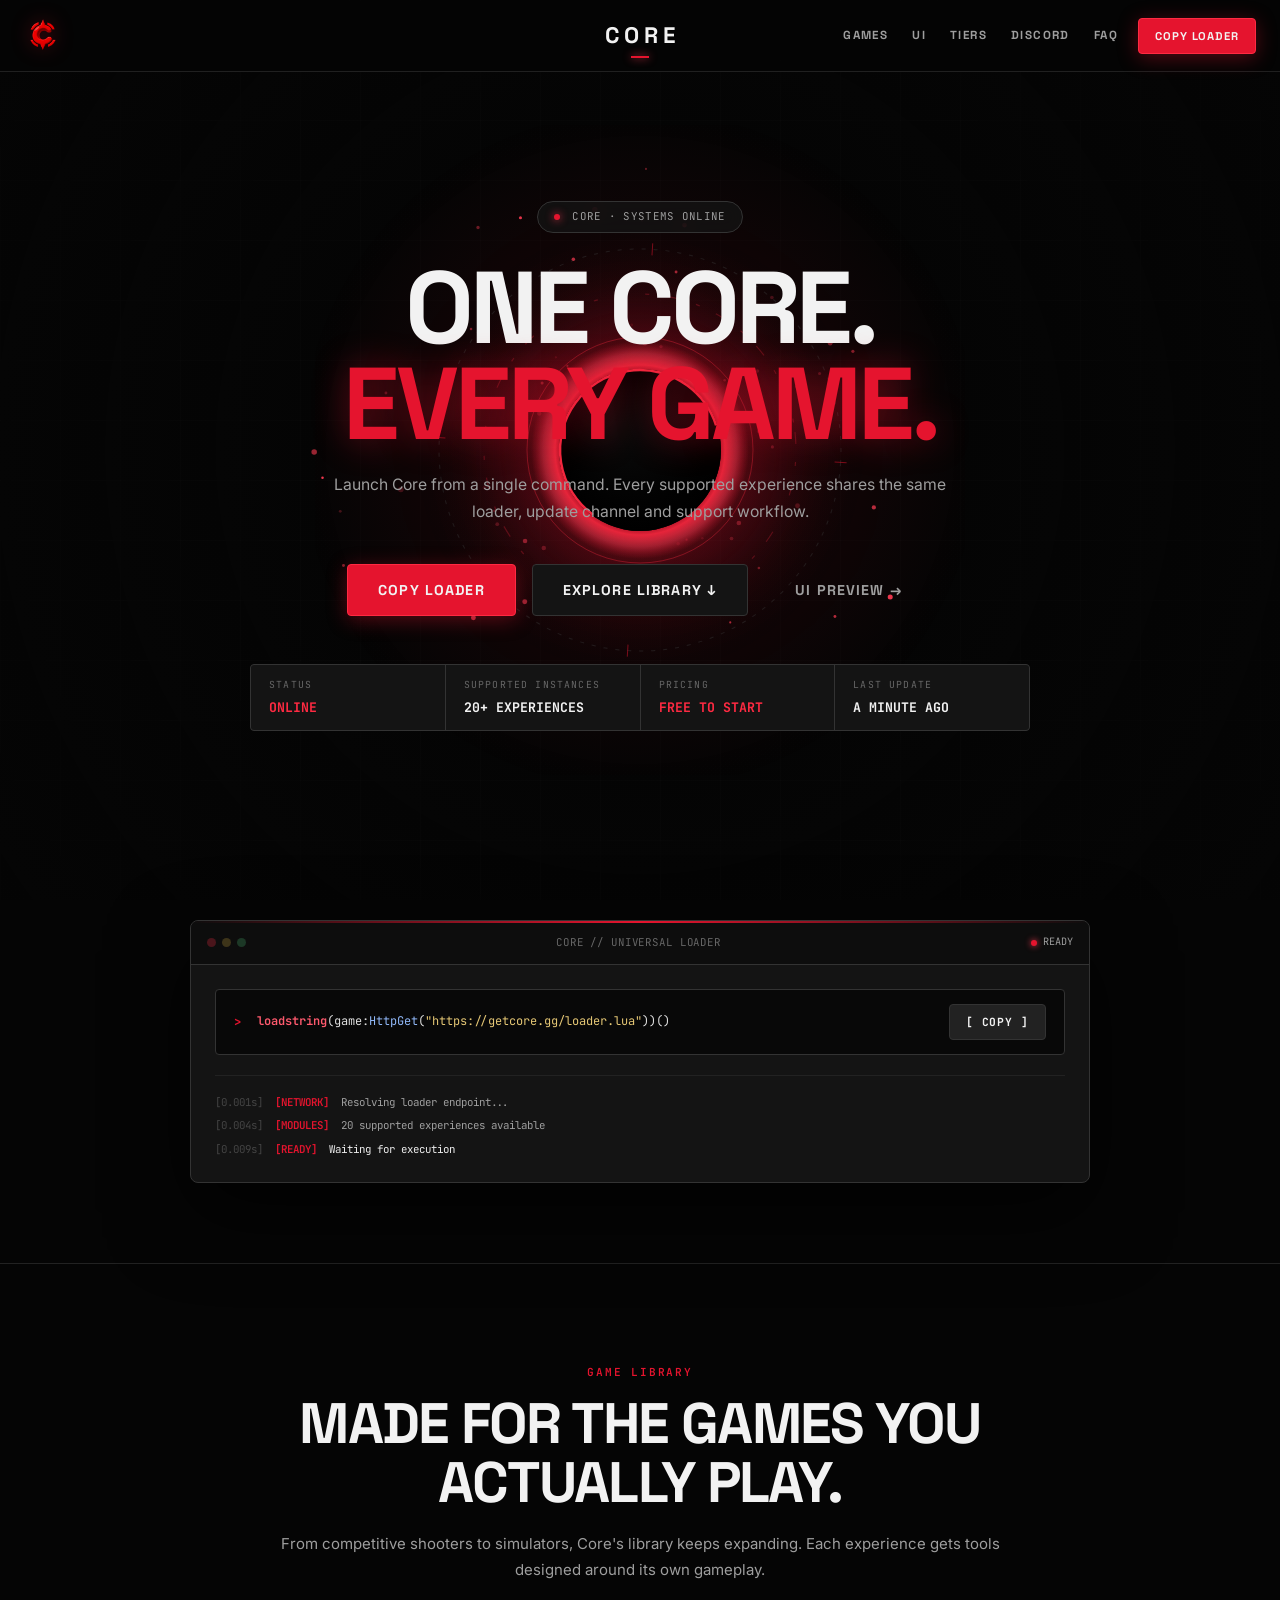
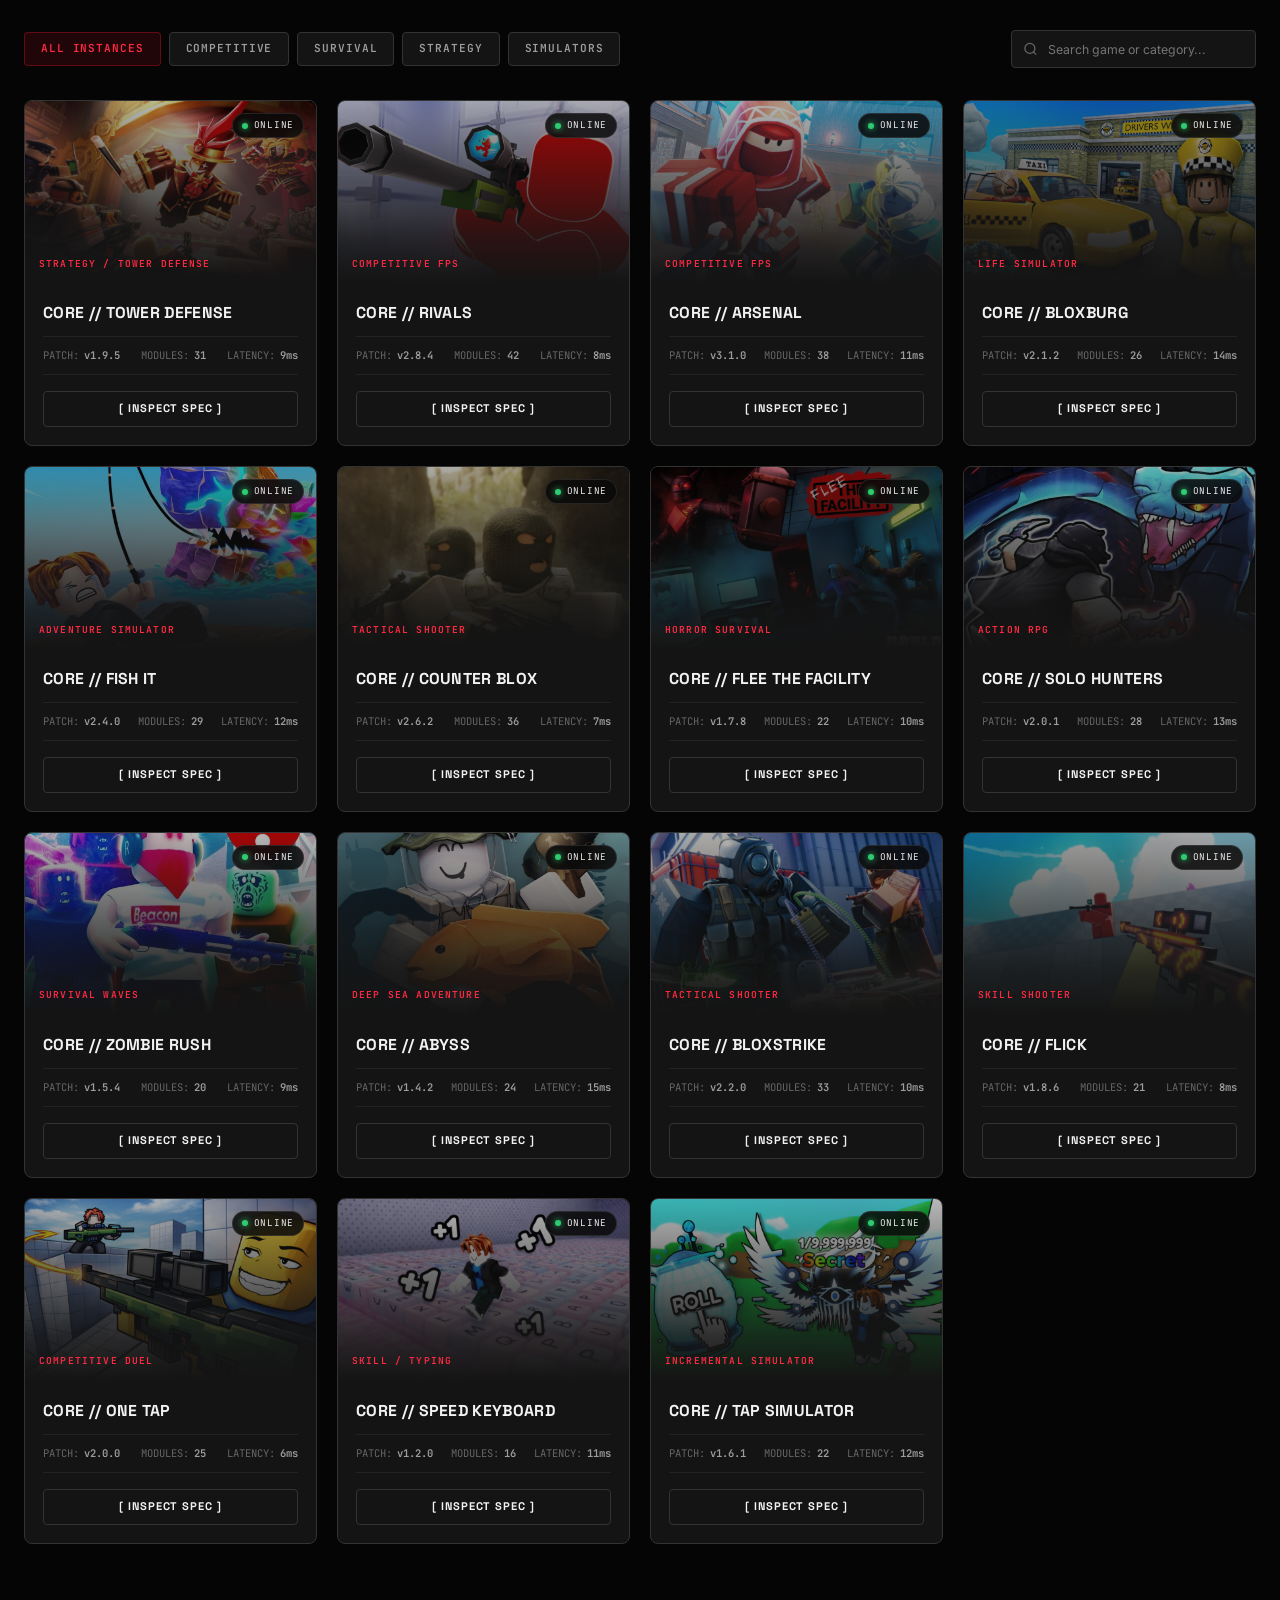
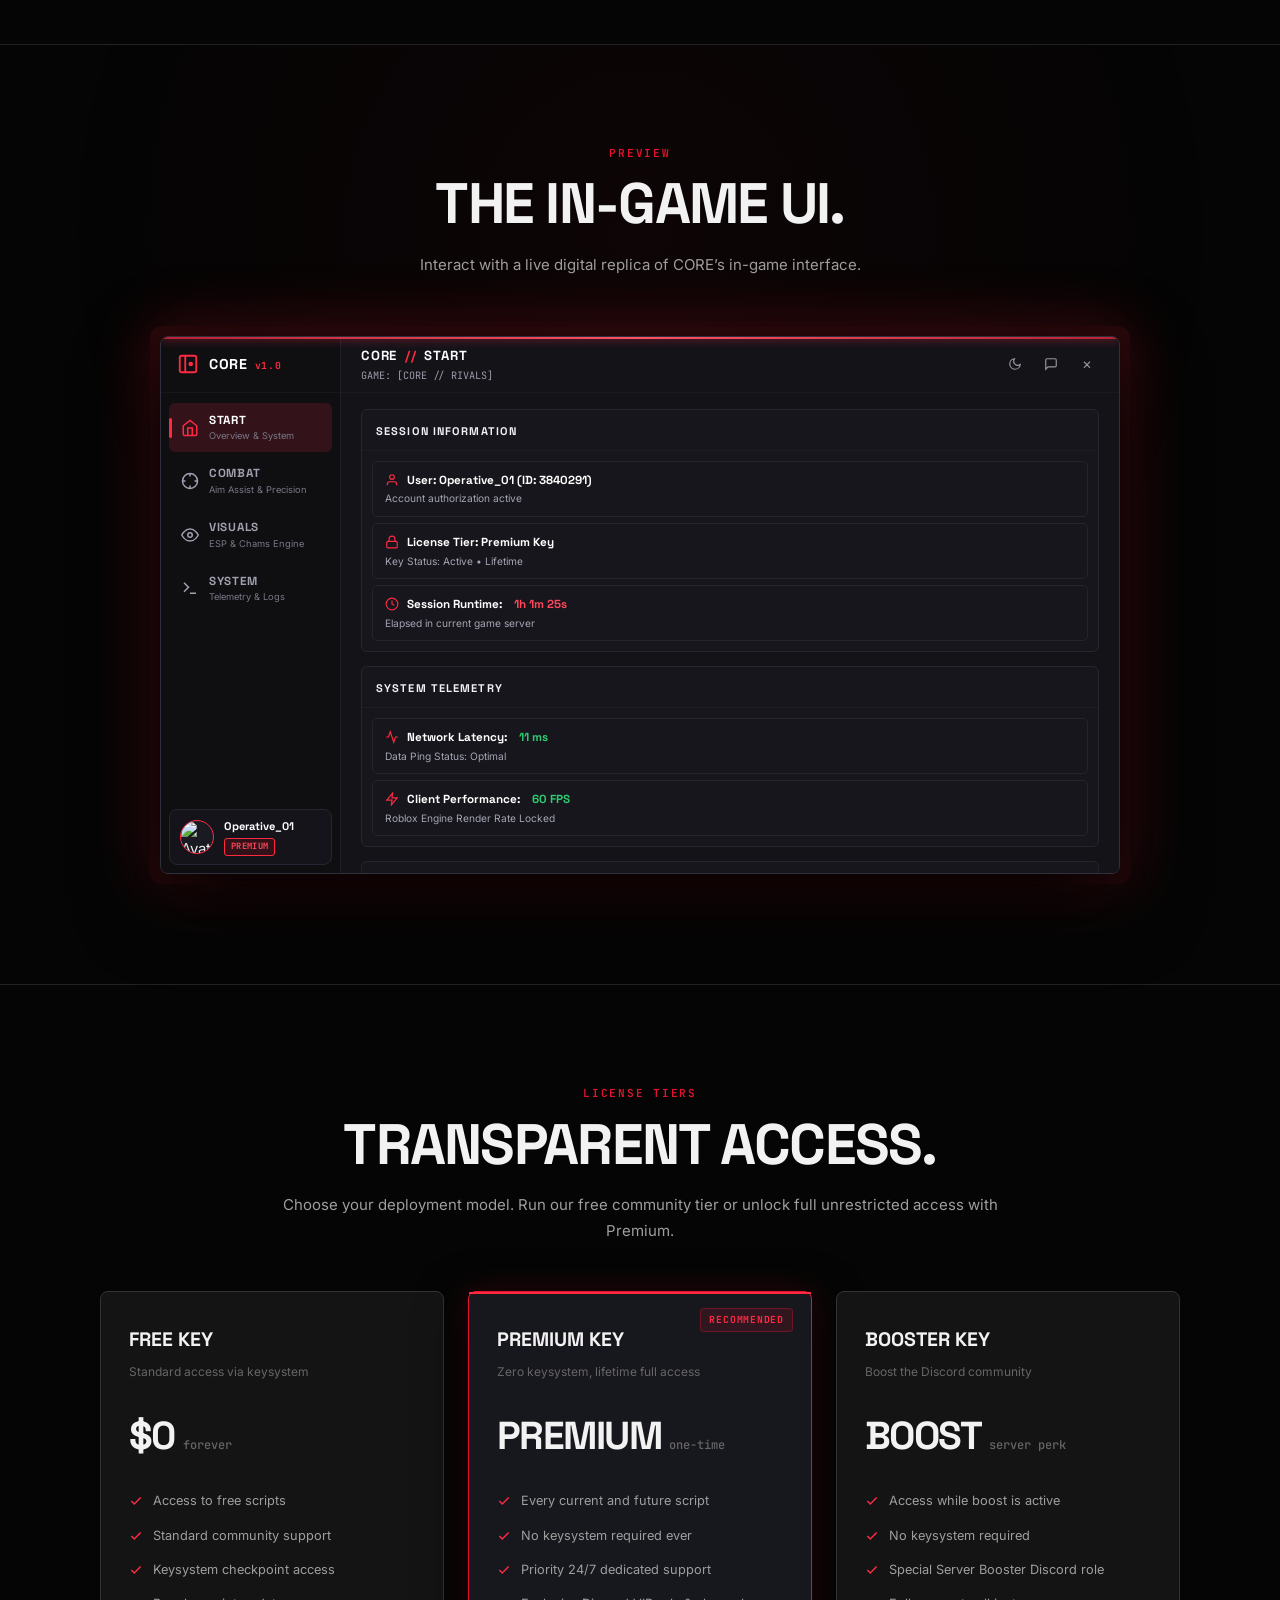
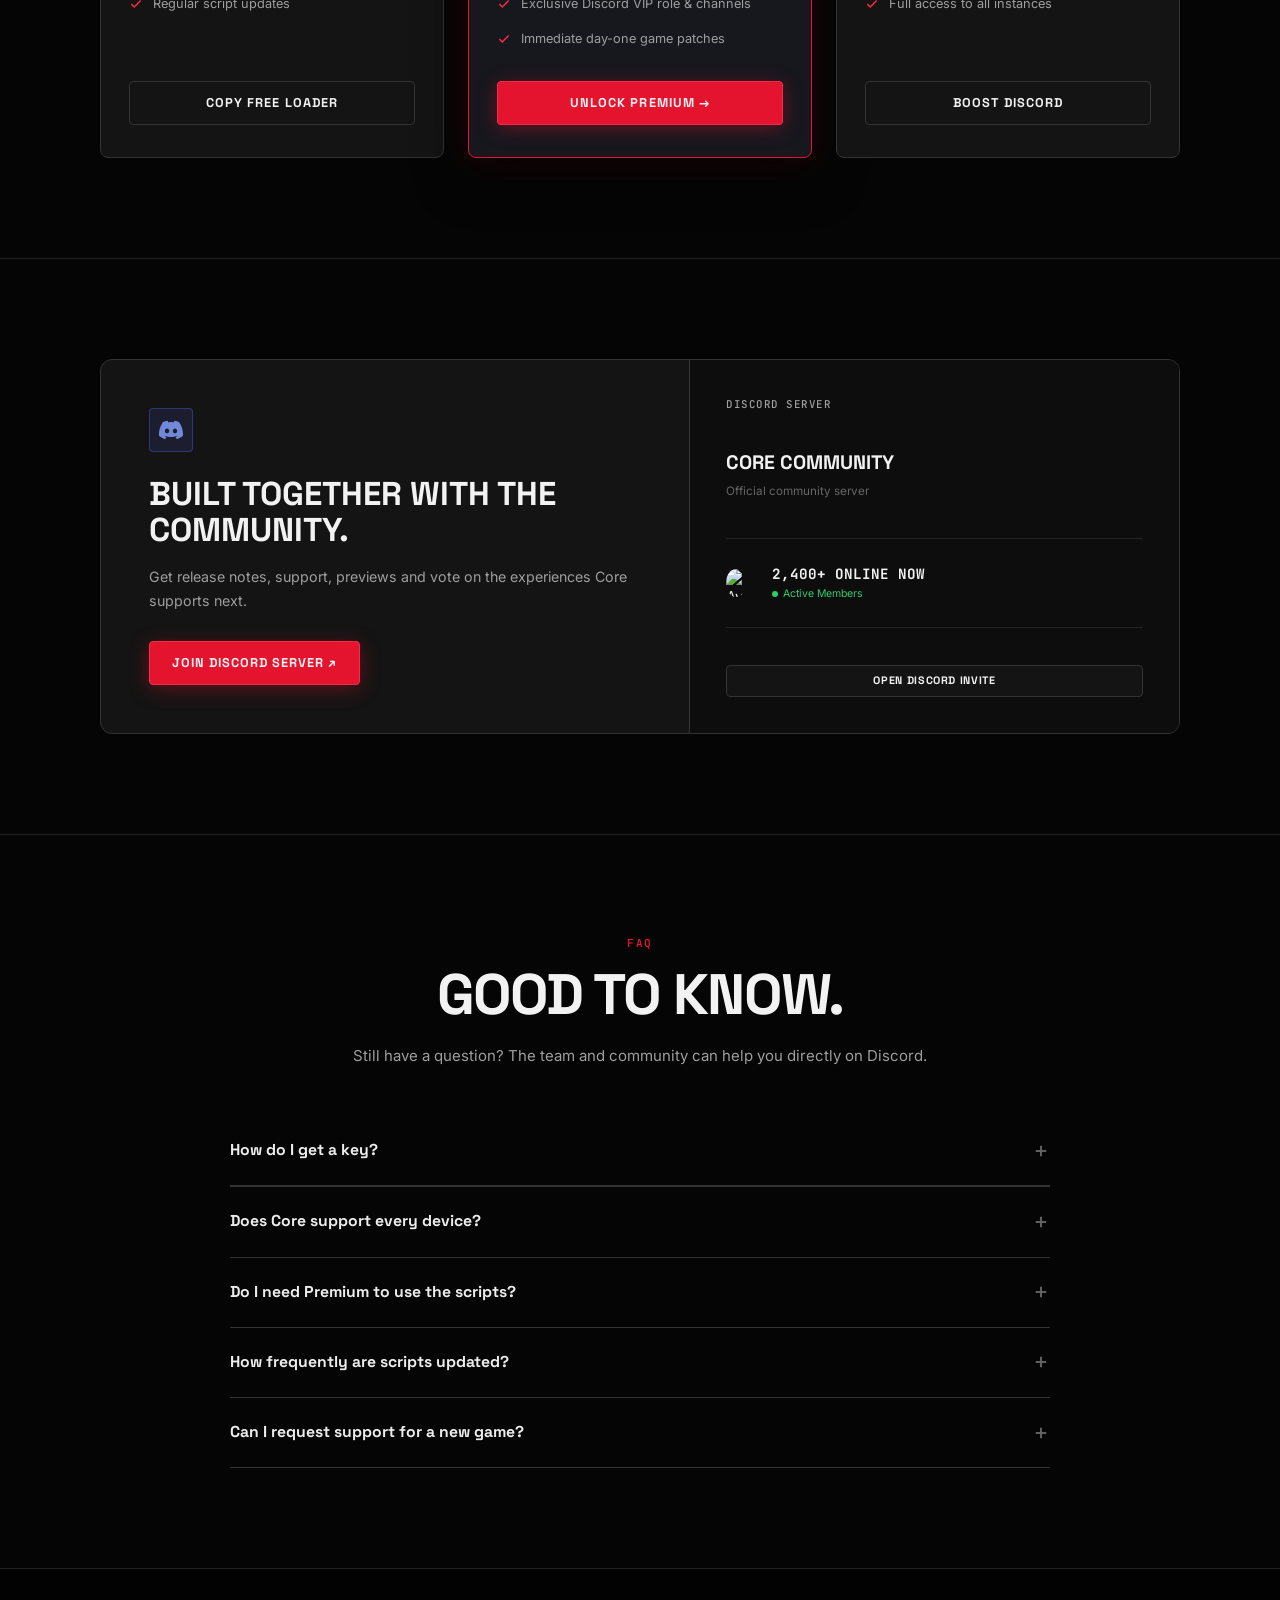
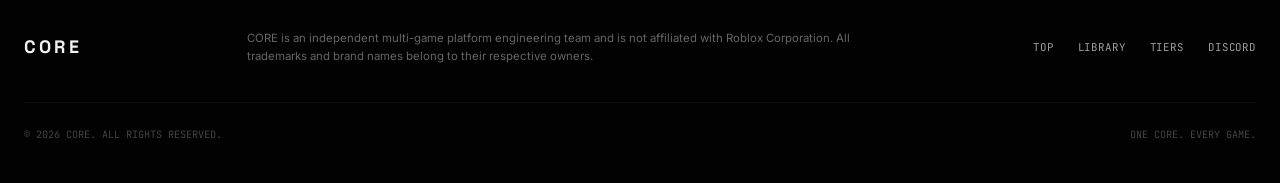
==== Website/index.html @ 0469bc64 "Add files via upload" ====
<!DOCTYPE html>
<html lang="en">
<head>
  <meta charset="UTF-8">
  <meta name="viewport" content="width=device-width, initial-scale=1.0">
  <title>CORE | One Core. Every Game.</title>
  <meta name="description" content="CORE is the premier unified multi-game platform for Roblox. High-performance architecture, universal multi-instance execution, and zero-compromise security.">
  <meta name="theme-color" content="#050505">

  <!-- Open Graph & Meta -->
  <meta property="og:title" content="CORE // One Core. Every Game.">
  <meta property="og:description" content="Premier multi-game operating system and execution framework.">
  <meta property="og:type" content="website">
  <meta property="og:url" content="https://getcore.gg">

  <!-- Typography: Space Grotesk (Display), Inter (Body), JetBrains Mono (Technical) -->
  <link rel="preconnect" href="https://fonts.googleapis.com">
  <link rel="preconnect" href="https://fonts.gstatic.com" crossorigin>
  <link href="https://fonts.googleapis.com/css2?family=Inter:wght@400;500;600;700&family=JetBrains+Mono:wght@400;500;600;700&family=Space+Grotesk:wght@600;700;800&display=swap" rel="stylesheet">

  <!-- Stylesheet -->
  <link rel="stylesheet" href="./assets/core.css">
</head>
<body>

  <!-- ========================================================================
       SYSTEM NAVIGATION BAR (FIXED)
       ======================================================================== -->
  <header class="site-nav" id="siteNav">
    <div class="container nav-grid">
      <!-- Left: Brand Icon -->
      <a class="nav-icon-wrap" href="#top" aria-label="CORE Home">
        <img class="nav-icon-img" src="./assets/Icon.png" alt="CORE" width="36" height="36">
      </a>

      <!-- Center: Minimalist Geometric Wordmark -->
      <a class="nav-brand" href="#top" aria-label="CORE Home">
        <span class="nav-wordmark">CORE</span>
      </a>

      <!-- Right: Navigation Links & Primary Action -->
      <div class="nav-actions">
        <nav class="nav-links" id="navLinks" aria-label="Primary navigation">
          <a class="nav-link" href="#library">GAMES</a>
          <a class="nav-link" href="#simulator">UI</a>
          <a class="nav-link" href="#tiers">TIERS</a>
          <a class="nav-link" href="https://discord.gg/corehub" target="_blank" rel="noopener">DISCORD</a>
          <a class="nav-link" href="#faq">FAQ</a>
        </nav>
        <button class="btn btn-primary nav-btn-init" id="navInitBtn" type="button">
          COPY LOADER
        </button>
        <button class="mobile-toggle" id="mobileToggle" type="button" aria-label="Toggle navigation">
          <span></span>
          <span></span>
        </button>
      </div>
    </div>
  </header>

  <main id="top">
    <!-- ========================================================================
         HERO SECTION: THE SINGULARITY CORE
         ======================================================================== -->
    <section class="hero-section">
      <!-- Volumetric Ambient Glow -->
      <div class="hero-glow-layer" aria-hidden="true"></div>

      <!-- The Singularity Canvas Core (Breathing sphere, accretion disk, particle drift) -->
      <div class="singularity-canvas-wrap" aria-hidden="true">
        <canvas id="singularityCanvas"></canvas>
      </div>

      <div class="container hero-content">
        <!-- Telemetry Status Eyebrow -->
        <div class="hero-badge">
          <span class="hero-badge-dot"></span>
          <span>Core · Systems online</span>
        </div>

        <!-- Master Title -->
        <h1 class="hero-title">
          ONE CORE.<br>
          <span class="crimson-accent">EVERY GAME.</span>
        </h1>

        <!-- Confident, Technical Body Copy -->
        <p class="hero-desc">
          Launch Core from a single command. Every supported experience shares the same loader, update channel and support workflow.
        </p>

        <!-- Primary Action Cluster -->
        <div class="hero-actions">
          <button class="btn btn-primary btn-lg" id="heroInitBtn" type="button">
            COPY LOADER
          </button>
          <a class="btn btn-secondary btn-lg" href="#library">
            EXPLORE LIBRARY &darr;
          </a>
          <a class="btn btn-ghost btn-lg" href="#simulator">
            UI PREVIEW &rarr;
          </a>
        </div>

        <!-- Live Telemetry HUD Strip -->
        <div class="hero-telemetry" aria-label="System telemetry telemetry">
          <div class="telemetry-cell">
            <span class="cell-title">STATUS</span>
            <span class="cell-val crimson">ONLINE</span>
          </div>
          <div class="telemetry-cell">
            <span class="cell-title">SUPPORTED INSTANCES</span>
            <span class="cell-val">20+ EXPERIENCES</span>
          </div>
          <div class="telemetry-cell">
            <span class="cell-title">PRICING</span>
            <span class="cell-val crimson">FREE TO START</span>
          </div>
          <div class="telemetry-cell">
            <span class="cell-title">LAST UPDATE</span>
            <span class="cell-val">A MINUTE AGO</span>
          </div>
        </div>
      </div>
    </section>

    <!-- ========================================================================
         INITIALIZATION TERMINAL / LOADER SNIPPET
         ======================================================================== -->
    <section class="terminal-section">
      <div class="container terminal-container">
        <div class="terminal-box">
          <div class="terminal-bar">
            <div class="terminal-dots">
              <span class="terminal-dot red"></span>
              <span class="terminal-dot yellow"></span>
              <span class="terminal-dot green"></span>
            </div>
            <span class="terminal-caption">CORE // UNIVERSAL LOADER</span>
            <span class="terminal-state">READY</span>
          </div>
          <div class="terminal-body">
            <div class="command-row">
              <span class="command-prompt">&gt;</span>
              <code class="command-code" id="terminalCommandCode">
                <span class="kw">loadstring</span>(game:<span class="fn">HttpGet</span>(<span class="str">"https://getcore.gg/loader.lua"</span>))()
              </code>
              <button class="copy-btn" id="terminalCopyBtn" type="button">
                [ COPY ]
              </button>
            </div>
            <div class="terminal-stream" aria-live="polite">
              <div class="log-entry">
                <span class="log-stamp">[0.001s]</span>
                <span class="log-tag">[NETWORK]</span>
                <span class="log-msg">Resolving loader endpoint...</span>
              </div>
              <div class="log-entry">
                <span class="log-stamp">[0.004s]</span>
                <span class="log-tag">[MODULES]</span>
                <span class="log-msg">20 supported experiences available</span>
              </div>
              <div class="log-entry success">
                <span class="log-stamp">[0.009s]</span>
                <span class="log-tag">[READY]</span>
                <span class="log-msg">Waiting for execution</span>
              </div>
            </div>
          </div>
        </div>
      </div>
    </section>

    <!-- ========================================================================
         SUPPORTED INSTANCES / GAME LIBRARY GRID
         ======================================================================== -->
    <section class="library-section" id="library">
      <div class="container">
        <div class="section-header">
          <span class="section-kicker">GAME LIBRARY</span>
          <h2 class="section-title">Made for the games you actually play.</h2>
          <p class="section-desc">
            From competitive shooters to simulators, Core's library keeps expanding. Each experience gets tools designed around its own gameplay.
          </p>
        </div>

        <!-- Library Filter & Search Controls -->
        <div class="library-controls">
          <div class="filter-group">
            <button class="filter-btn active" type="button" data-filter="all">ALL INSTANCES</button>
            <button class="filter-btn" type="button" data-filter="competitive">COMPETITIVE</button>
            <button class="filter-btn" type="button" data-filter="survival">SURVIVAL</button>
            <button class="filter-btn" type="button" data-filter="strategy">STRATEGY</button>
            <button class="filter-btn" type="button" data-filter="simulator">SIMULATORS</button>
          </div>
          <div class="search-box">
            <svg class="search-icon" viewBox="0 0 24 24" fill="none" stroke="currentColor" stroke-width="2">
              <circle cx="11" cy="11" r="8"/>
              <line x1="21" y1="21" x2="16.65" y2="16.65"/>
            </svg>
            <input class="search-input" id="librarySearch" type="text" placeholder="Search game or category..." aria-label="Search games">
          </div>
        </div>

        <!-- Dynamic Game Grid (Rendered via core.js) -->
        <div class="library-grid" id="libraryGrid">
          <!-- Populated by JavaScript with strict CORE // [GAME] naming format -->
        </div>
      </div>
    </section>

    <!-- ========================================================================
         IN-GAME CLIENT UI SIMULATOR ("THE ENGINE")
         Faithful digital replica of the exact Lua CoreRed script
         ======================================================================== -->
    <section class="simulator-section" id="simulator">
      <div class="container">
        <div class="section-header">
          <span class="section-kicker">PREVIEW</span>
          <h2 class="section-title">THE IN-GAME UI.</h2>
          <p class="section-desc">
            Interact with a live digital replica of CORE’s in-game interface.
          </p>
        </div>

        <div class="sim-window-wrapper">
          <div class="sim-window-shadow">
            <div class="sim-window" id="simWindowFrame">
              <!-- Top accent ambient glow line -->
              <div class="sim-top-glow"></div>

              <!-- SIDEBAR (Left Column: Logo + Tabs + Account Profile) -->
              <aside class="sim-sidebar">
                <div class="sim-logo-frame">
                  <svg class="sim-logo-icon" viewBox="0 0 24 24" fill="none" stroke="currentColor" stroke-width="2">
                    <rect x="3" y="3" width="18" height="18" rx="2"/>
                    <path d="M9 3v18"/>
                    <circle cx="15" cy="12" r="1.5" fill="currentColor"/>
                  </svg>
                  <span class="sim-logo-text">CORE <span class="sim-logo-version">v1.0</span></span>
                </div>

                <div class="sim-tab-list" role="tablist">
                  <button class="sim-tab-btn active" type="button" role="tab" data-tab="start">
                    <div class="sim-tab-indicator"></div>
                    <svg class="sim-tab-icon" viewBox="0 0 24 24" fill="none" stroke="currentColor" stroke-width="2">
                      <path d="m3 9 9-7 9 7v11a2 2 0 0 1-2 2H5a2 2 0 0 1-2-2z"/>
                      <polyline points="9 22 9 12 15 12 15 22"/>
                    </svg>
                    <div class="sim-tab-info">
                      <span class="sim-tab-title">START</span>
                      <span class="sim-tab-sub">Overview &amp; System</span>
                    </div>
                  </button>

                  <button class="sim-tab-btn" type="button" role="tab" data-tab="combat">
                    <div class="sim-tab-indicator"></div>
                    <svg class="sim-tab-icon" viewBox="0 0 24 24" fill="none" stroke="currentColor" stroke-width="2">
                      <circle cx="12" cy="12" r="10"/>
                      <line x1="22" y1="12" x2="18" y2="12"/>
                      <line x1="6" y1="12" x2="2" y2="12"/>
                      <line x1="12" y1="6" x2="12" y2="2"/>
                      <line x1="12" y1="22" x2="12" y2="18"/>
                    </svg>
                    <div class="sim-tab-info">
                      <span class="sim-tab-title">COMBAT</span>
                      <span class="sim-tab-sub">Aim Assist &amp; Precision</span>
                    </div>
                  </button>

                  <button class="sim-tab-btn" type="button" role="tab" data-tab="visuals">
                    <div class="sim-tab-indicator"></div>
                    <svg class="sim-tab-icon" viewBox="0 0 24 24" fill="none" stroke="currentColor" stroke-width="2">
                      <path d="M1 12s4-8 11-8 11 8 11 8-4 8-11 8-11-8-11-8z"/>
                      <circle cx="12" cy="12" r="3"/>
                    </svg>
                    <div class="sim-tab-info">
                      <span class="sim-tab-title">VISUALS</span>
                      <span class="sim-tab-sub">ESP &amp; Chams Engine</span>
                    </div>
                  </button>

                  <button class="sim-tab-btn" type="button" role="tab" data-tab="system">
                    <div class="sim-tab-indicator"></div>
                    <svg class="sim-tab-icon" viewBox="0 0 24 24" fill="none" stroke="currentColor" stroke-width="2">
                      <polyline points="4 17 10 11 4 5"/>
                      <line x1="12" y1="19" x2="20" y2="19"/>
                    </svg>
                    <div class="sim-tab-info">
                      <span class="sim-tab-title">SYSTEM</span>
                      <span class="sim-tab-sub">Telemetry &amp; Logs</span>
                    </div>
                  </button>
                </div>

                <!-- Account / Profile (Bottom of Sidebar) -->
                <div class="sim-account">
                  <div class="sim-avatar">
                    <img src="./assets/core-BFzYh651.png" alt="Avatar">
                  </div>
                  <div class="sim-account-info">
                    <span class="sim-username">Operative_01</span>
                    <span class="sim-badge">PREMIUM</span>
                  </div>
                </div>
              </aside>

              <!-- CONTENT WORKSPACE (Right Column) -->
              <div class="sim-workspace">
                <!-- Topbar with dynamic breadcrumb -->
                <div class="sim-topbar">
                  <div class="sim-breadcrumb-group">
                    <div class="sim-breadcrumb">
                      CORE <span class="sep">//</span> <span id="simBreadcrumbTab">START</span>
                    </div>
                    <div class="sim-session-game">GAME: [CORE // RIVALS]</div>
                  </div>
                  <div class="sim-window-controls">
                    <button class="sim-control-btn" id="simThemeBtn" type="button" title="Toggle Theme (Moon/Sun)">
                      <svg viewBox="0 0 24 24" fill="none" stroke="currentColor" stroke-width="2" width="14" height="14">
                        <path d="M21 12.79A9 9 0 1 1 11.21 3 7 7 0 0 0 21 12.79z"/>
                      </svg>
                    </button>
                    <a class="sim-control-btn" href="https://discord.gg/corehub" target="_blank" rel="noopener" title="Discord">
                      <svg viewBox="0 0 24 24" fill="none" stroke="currentColor" stroke-width="2" width="14" height="14">
                        <path d="M21 15a2 2 0 0 1-2 2H7l-4 4V5a2 2 0 0 1 2-2h14a2 2 0 0 1 2 2z"/>
                      </svg>
                    </a>
                    <button class="sim-control-btn close" type="button" title="Close">
                      &times;
                    </button>
                  </div>
                </div>

                <!-- Scrolling Page Panel -->
                <div class="sim-page-container">
                  <!-- TAB 1: START (Overview & Telemetry) -->
                  <div class="sim-tab-content active" id="simTab_start">
                    <!-- Session Information Section -->
                    <div class="sim-section">
                      <div class="sim-section-header">
                        <span class="sim-section-title">SESSION INFORMATION</span>
                      </div>
                      <div class="sim-section-body">
                        <div class="sim-card">
                          <div class="sim-card-text">
                            <span class="sim-card-title">
                              <svg class="ctrl-icon" viewBox="0 0 24 24" fill="none" stroke="currentColor" stroke-width="2"><path d="M20 21v-2a4 4 0 0 0-4-4H8a4 4 0 0 0-4 4v2"/><circle cx="12" cy="7" r="4"/></svg>
                              User: Operative_01 (ID: 3840291)
                            </span>
                            <span class="sim-card-desc">Account authorization active</span>
                          </div>
                        </div>
                        <div class="sim-card">
                          <div class="sim-card-text">
                            <span class="sim-card-title">
                              <svg class="ctrl-icon" viewBox="0 0 24 24" fill="none" stroke="currentColor" stroke-width="2"><rect x="3" y="11" width="18" height="11" rx="2" ry="2"/><path d="M7 11V7a5 5 0 0 1 10 0v4"/></svg>
                              License Tier: Premium Key
                            </span>
                            <span class="sim-card-desc">Key Status: Active &bull; Lifetime</span>
                          </div>
                        </div>
                        <div class="sim-card">
                          <div class="sim-card-text">
                            <span class="sim-card-title">
                              <svg class="ctrl-icon" viewBox="0 0 24 24" fill="none" stroke="currentColor" stroke-width="2"><circle cx="12" cy="12" r="10"/><polyline points="12 6 12 12 16 14"/></svg>
                              Session Runtime: <span id="simRuntimeVal" style="color:#FF465A; margin-left:4px;">1h 1m 22s</span>
                            </span>
                            <span class="sim-card-desc">Elapsed in current game server</span>
                          </div>
                        </div>
                      </div>
                    </div>

                    <!-- System Telemetry Section -->
                    <div class="sim-section">
                      <div class="sim-section-header">
                        <span class="sim-section-title">SYSTEM TELEMETRY</span>
                      </div>
                      <div class="sim-section-body">
                        <div class="sim-card">
                          <div class="sim-card-text">
                            <span class="sim-card-title">
                              <svg class="ctrl-icon" viewBox="0 0 24 24" fill="none" stroke="currentColor" stroke-width="2"><polyline points="22 12 18 12 15 21 9 3 6 12 2 12"/></svg>
                              Network Latency: <span id="simPingVal" style="color:#2ECC71; margin-left:4px;">9 ms</span>
                            </span>
                            <span class="sim-card-desc">Data Ping Status: Optimal</span>
                          </div>
                        </div>
                        <div class="sim-card">
                          <div class="sim-card-text">
                            <span class="sim-card-title">
                              <svg class="ctrl-icon" viewBox="0 0 24 24" fill="none" stroke="currentColor" stroke-width="2"><polygon points="13 2 3 14 12 14 11 22 21 10 12 10 13 2"/></svg>
                              Client Performance: <span id="simFpsVal" style="color:#2ECC71; margin-left:4px;">60 FPS</span>
                            </span>
                            <span class="sim-card-desc">Roblox Engine Render Rate Locked</span>
                          </div>
                        </div>
                      </div>
                    </div>

                    <!-- Interactive License Tier Comparison Card -->
                    <div class="sim-tier-comparison">
                      <div class="sim-switcher-bar">
                        <div class="sim-switcher-btn" data-tier="free">Free ($0)</div>
                        <div class="sim-switcher-btn active" data-tier="premium">Premium</div>
                        <div class="sim-switcher-btn" data-tier="booster">Booster</div>
                      </div>
                      <div style="display:flex; align-items:center; justify-content:space-between;">
                        <strong id="simTierTitle" style="font-family:var(--font-display); font-size:0.95rem; color:#fff;">Premium Key</strong>
                        <span id="simTierBadge" style="font-family:var(--font-mono); font-size:0.68rem; color:#FF2A42; background:#301218; padding:2px 8px; border-radius:3px;">one-time access</span>
                      </div>
                      <div class="sim-tier-perks" id="simTierPerks">
                        <div class="sim-perk-row">
                          <svg viewBox="0 0 24 24" fill="none" stroke="currentColor" stroke-width="2.2"><polyline points="20 6 9 17 4 12"/></svg>
                          <span>Every current and future script</span>
                        </div>
                        <div class="sim-perk-row">
                          <svg viewBox="0 0 24 24" fill="none" stroke="currentColor" stroke-width="2.2"><polyline points="20 6 9 17 4 12"/></svg>
                          <span>No keysystem required</span>
                        </div>
                        <div class="sim-perk-row">
                          <svg viewBox="0 0 24 24" fill="none" stroke="currentColor" stroke-width="2.2"><polyline points="20 6 9 17 4 12"/></svg>
                          <span>Priority support, around the clock</span>
                        </div>
                        <div class="sim-perk-row">
                          <svg viewBox="0 0 24 24" fill="none" stroke="currentColor" stroke-width="2.2"><polyline points="20 6 9 17 4 12"/></svg>
                          <span>Premium Discord role</span>
                        </div>
                      </div>
                      <a class="btn btn-primary sim-tier-cta" id="simTierCta" href="usd.html">
                        Get Premium &bull; https://getcore.gg
                      </a>
                    </div>
                  </div>

                  <!-- TAB 2: COMBAT (Aim Assist & Silent Aim) -->
                  <div class="sim-tab-content" id="simTab_combat">
                    <div class="sim-section">
                      <div class="sim-section-header">
                        <span class="sim-section-title">AIM ENGINE HOOKS</span>
                      </div>
                      <div class="sim-section-body">
                        <!-- Toggle: Silent Aim -->
                        <div class="sim-card">
                          <div class="sim-card-text">
                            <span class="sim-card-title">Silent Aim</span>
                            <span class="sim-card-desc">Redirect projectiles to target without camera snap</span>
                          </div>
                          <div class="sim-toggle checked" data-name="Silent Aim">
                            <div class="sim-toggle-knob"></div>
                          </div>
                        </div>

                        <!-- Toggle: Target Prediction -->
                        <div class="sim-card">
                          <div class="sim-card-text">
                            <span class="sim-card-title">Velocity Prediction</span>
                            <span class="sim-card-desc">Calculate ping and bullet travel trajectory</span>
                          </div>
                          <div class="sim-toggle checked" data-name="Velocity Prediction">
                            <div class="sim-toggle-knob"></div>
                          </div>
                        </div>

                        <!-- Slider: Hit Chance -->
                        <div class="sim-card">
                          <div class="sim-card-text">
                            <span class="sim-card-title">Hit Chance</span>
                            <span class="sim-card-desc">Probability curve for bullet interception</span>
                          </div>
                          <div class="sim-slider-wrap">
                            <div class="sim-slider-track" data-min="0" data-max="100" data-unit="%">
                              <div class="sim-slider-fill" style="width: 95%;">
                                <div class="sim-slider-knob"></div>
                              </div>
                            </div>
                            <div class="sim-slider-val">95%</div>
                          </div>
                        </div>

                        <!-- Slider: Field of View -->
                        <div class="sim-card">
                          <div class="sim-card-text">
                            <span class="sim-card-title">Field of View (FOV)</span>
                            <span class="sim-card-desc">Radius angle for target acquisition</span>
                          </div>
                          <div class="sim-slider-wrap">
                            <div class="sim-slider-track" data-min="10" data-max="360" data-unit="°">
                              <div class="sim-slider-fill" style="width: 45%;">
                                <div class="sim-slider-knob"></div>
                              </div>
                            </div>
                            <div class="sim-slider-val">160°</div>
                          </div>
                        </div>

                        <!-- Dropdown: Target Bone -->
                        <div class="sim-card">
                          <div class="sim-card-text">
                            <span class="sim-card-title">Target Priority Bone</span>
                            <span class="sim-card-desc">Preferred hit part index</span>
                          </div>
                          <div class="sim-dropdown-box">
                            <span>Head</span>
                            <svg viewBox="0 0 24 24" fill="none" stroke="currentColor" stroke-width="2"><polyline points="6 9 12 15 18 9"/></svg>
                          </div>
                        </div>
                      </div>
                    </div>
                  </div>

                  <!-- TAB 3: VISUALS (ESP & Wallhack) -->
                  <div class="sim-tab-content" id="simTab_visuals">
                    <div class="sim-section">
                      <div class="sim-section-header">
                        <span class="sim-section-title">ESP &amp; CHAMS ENGINE</span>
                      </div>
                      <div class="sim-section-body">
                        <!-- Toggle: Box ESP -->
                        <div class="sim-card">
                          <div class="sim-card-text">
                            <span class="sim-card-title">2D Bounding Boxes</span>
                            <span class="sim-card-desc">Render responsive screen-space bounding boxes</span>
                          </div>
                          <div class="sim-toggle checked" data-name="Box ESP">
                            <div class="sim-toggle-knob"></div>
                          </div>
                        </div>

                        <!-- Toggle: Skeleton ESP -->
                        <div class="sim-card">
                          <div class="sim-card-text">
                            <span class="sim-card-title">Skeleton Rig ESP</span>
                            <span class="sim-card-desc">Draw real-time skeletal joint bones</span>
                          </div>
                          <div class="sim-toggle checked" data-name="Skeleton ESP">
                            <div class="sim-toggle-knob"></div>
                          </div>
                        </div>

                        <!-- Color Picker: Enemy Color -->
                        <div class="sim-card">
                          <div class="sim-card-text">
                            <span class="sim-card-title">Enemy Accent Color</span>
                            <span class="sim-card-desc">Chams and box stroke highlight</span>
                          </div>
                          <div class="sim-color-preview" title="Color Picker"></div>
                        </div>

                        <!-- Slider: Max Distance -->
                        <div class="sim-card">
                          <div class="sim-card-text">
                            <span class="sim-card-title">Render Distance</span>
                            <span class="sim-card-desc">Limit ESP telemetry range</span>
                          </div>
                          <div class="sim-slider-wrap">
                            <div class="sim-slider-track" data-min="100" data-max="3000" data-unit="m">
                              <div class="sim-slider-fill" style="width: 65%;">
                                <div class="sim-slider-knob"></div>
                              </div>
                            </div>
                            <div class="sim-slider-val">1980m</div>
                          </div>
                        </div>
                      </div>
                    </div>
                  </div>

                  <!-- TAB 4: SYSTEM (Diagnostics & Real-time Logs) -->
                  <div class="sim-tab-content" id="simTab_system">
                    <div class="sim-section">
                      <div class="sim-section-header">
                        <span class="sim-section-title">CORE LOADER SPECIFICATION</span>
                      </div>
                      <div class="sim-section-body">
                        <div class="sim-card">
                          <div class="sim-card-text">
                            <span class="sim-card-title">Auto-Strat Loader</span>
                            <span class="sim-card-desc">https://getcore.gg/loader.lua</span>
                          </div>
                          <button class="btn btn-secondary btn-sm" type="button" onclick="navigator.clipboard.writeText('loadstring(game:HttpGet(\'https://getcore.gg/loader.lua\'))()')">
                            COPY SPEC
                          </button>
                        </div>
                      </div>
                    </div>

                    <!-- Live Diagnostics Logger Box -->
                    <div class="sim-logger-box">
                      <div class="sim-logger-top">
                        <span class="sim-logger-title">SYSTEM LOGS &bull; REAL-TIME</span>
                        <div class="sim-logger-actions">
                          <span class="sim-logger-btn" id="simClearLogBtn">CLEAR</span>
                          <span class="sim-logger-btn" id="simCopyLogBtn">COPY</span>
                        </div>
                      </div>
                      <div class="sim-logger-content" id="simLogOutput">
                        <div class="sim-log-row">
                          <span class="log-time">[19:25:02]</span> <strong>[CORE]</strong> Desync bypass initialized
                        </div>
                        <div class="sim-log-row green">
                          <span class="log-time">[19:25:03]</span> <strong>[TELEMETRY]</strong> 60 FPS locked, 0 dropped frames
                        </div>
                        <div class="sim-log-row crimson">
                          <span class="log-time">[19:25:04]</span> <strong>[AUTH]</strong> License valid: Permanent Premium
                        </div>
                      </div>
                    </div>
                  </div>
                </div>
              </div>
            </div>
          </div>
        </div>
      </div>
    </section>

    <!-- ========================================================================
         LICENSE TIERS & SYSTEM ENTITLEMENTS
         ======================================================================== -->
    <section class="tiers-section" id="tiers">
      <div class="container">
        <div class="section-header">
          <span class="section-kicker">LICENSE TIERS</span>
          <h2 class="section-title">TRANSPARENT ACCESS.</h2>
          <p class="section-desc">
            Choose your deployment model. Run our free community tier or unlock full unrestricted access with Premium.
          </p>
        </div>

        <div class="tiers-grid">
          <!-- Tier 1: Free -->
          <article class="tier-card">
            <h3 class="tier-name">Free Key</h3>
            <p class="tier-tagline">Standard access via keysystem</p>
            <div class="tier-price">$0 <span>forever</span></div>
            <ul class="tier-features">
              <li class="tier-feature">
                <svg viewBox="0 0 24 24" fill="none" stroke="currentColor" stroke-width="2.5"><polyline points="20 6 9 17 4 12"/></svg>
                <span>Access to free scripts</span>
              </li>
              <li class="tier-feature">
                <svg viewBox="0 0 24 24" fill="none" stroke="currentColor" stroke-width="2.5"><polyline points="20 6 9 17 4 12"/></svg>
                <span>Standard community support</span>
              </li>
              <li class="tier-feature">
                <svg viewBox="0 0 24 24" fill="none" stroke="currentColor" stroke-width="2.5"><polyline points="20 6 9 17 4 12"/></svg>
                <span>Keysystem checkpoint access</span>
              </li>
              <li class="tier-feature">
                <svg viewBox="0 0 24 24" fill="none" stroke="currentColor" stroke-width="2.5"><polyline points="20 6 9 17 4 12"/></svg>
                <span>Regular script updates</span>
              </li>
            </ul>
            <button class="btn btn-secondary" id="freeTierCopyBtn" type="button">
              COPY FREE LOADER
            </button>
          </article>

          <!-- Tier 2: Premium (Featured) -->
          <article class="tier-card featured">
            <span class="tier-badge">RECOMMENDED</span>
            <h3 class="tier-name">Premium Key</h3>
            <p class="tier-tagline">Zero keysystem, lifetime full access</p>
            <div class="tier-price">PREMIUM <span>one-time</span></div>
            <ul class="tier-features">
              <li class="tier-feature">
                <svg viewBox="0 0 24 24" fill="none" stroke="currentColor" stroke-width="2.5"><polyline points="20 6 9 17 4 12"/></svg>
                <span>Every current and future script</span>
              </li>
              <li class="tier-feature">
                <svg viewBox="0 0 24 24" fill="none" stroke="currentColor" stroke-width="2.5"><polyline points="20 6 9 17 4 12"/></svg>
                <span>No keysystem required ever</span>
              </li>
              <li class="tier-feature">
                <svg viewBox="0 0 24 24" fill="none" stroke="currentColor" stroke-width="2.5"><polyline points="20 6 9 17 4 12"/></svg>
                <span>Priority 24/7 dedicated support</span>
              </li>
              <li class="tier-feature">
                <svg viewBox="0 0 24 24" fill="none" stroke="currentColor" stroke-width="2.5"><polyline points="20 6 9 17 4 12"/></svg>
                <span>Exclusive Discord VIP role &amp; channels</span>
              </li>
              <li class="tier-feature">
                <svg viewBox="0 0 24 24" fill="none" stroke="currentColor" stroke-width="2.5"><polyline points="20 6 9 17 4 12"/></svg>
                <span>Immediate day-one game patches</span>
              </li>
            </ul>
            <a class="btn btn-primary" href="usd.html">
              UNLOCK PREMIUM &rarr;
            </a>
          </article>

          <!-- Tier 3: Booster -->
          <article class="tier-card">
            <h3 class="tier-name">Booster Key</h3>
            <p class="tier-tagline">Boost the Discord community</p>
            <div class="tier-price">BOOST <span>server perk</span></div>
            <ul class="tier-features">
              <li class="tier-feature">
                <svg viewBox="0 0 24 24" fill="none" stroke="currentColor" stroke-width="2.5"><polyline points="20 6 9 17 4 12"/></svg>
                <span>Access while boost is active</span>
              </li>
              <li class="tier-feature">
                <svg viewBox="0 0 24 24" fill="none" stroke="currentColor" stroke-width="2.5"><polyline points="20 6 9 17 4 12"/></svg>
                <span>No keysystem required</span>
              </li>
              <li class="tier-feature">
                <svg viewBox="0 0 24 24" fill="none" stroke="currentColor" stroke-width="2.5"><polyline points="20 6 9 17 4 12"/></svg>
                <span>Special Server Booster Discord role</span>
              </li>
              <li class="tier-feature">
                <svg viewBox="0 0 24 24" fill="none" stroke="currentColor" stroke-width="2.5"><polyline points="20 6 9 17 4 12"/></svg>
                <span>Full access to all instances</span>
              </li>
            </ul>
            <a class="btn btn-secondary" href="https://discord.gg/corehub" target="_blank" rel="noopener">
              BOOST DISCORD
            </a>
          </article>
        </div>
      </div>
    </section>

    <!-- ========================================================================
         COMMUNITY & DISCORD SECTION
         ======================================================================== -->
    <section class="community-section">
      <div class="container">
        <div class="community-card">
          <div class="community-info">
            <div class="community-icon">
              <svg viewBox="0 0 24 24" fill="currentColor" width="24" height="24">
                <path d="M20.317 4.37a19.791 19.791 0 0 0-4.885-1.515.074.074 0 0 0-.079.037c-.21.375-.444.864-.608 1.25a18.27 18.27 0 0 0-5.487 0 12.64 12.64 0 0 0-.617-1.25.077.077 0 0 0-.079-.037A19.736 19.736 0 0 0 3.677 4.37a.07.07 0 0 0-.032.027C.533 9.046-.32 13.58.099 18.057a.082.082 0 0 0 .031.057 19.9 19.9 0 0 0 5.993 3.03.078.078 0 0 0 .084-.028c.462-.63.874-1.295 1.226-1.994.021-.041.001-.09-.041-.106a13.107 13.107 0 0 1-1.872-.892.077.077 0 0 1-.008-.128 10.2 10.2 0 0 0 .372-.292.074.074 0 0 1 .077-.01c3.929 1.793 8.18 1.793 12.061 0a.074.074 0 0 1 .078.01c.12.098.246.198.373.292a.077.077 0 0 1-.006.127 12.299 12.299 0 0 1-1.873.894.077.077 0 0 0-.041.107c.36.698.772 1.362 1.225 1.993a.076.076 0 0 0 .084.028 19.839 19.839 0 0 0 6.002-3.03.077.077 0 0 0 .032-.054c.5-5.177-.838-9.674-3.549-13.66a.061.061 0 0 0-.031-.028zM8.02 15.33c-1.183 0-2.157-1.085-2.157-2.419 0-1.333.956-2.419 2.157-2.419 1.21 0 2.176 1.096 2.157 2.42 0 1.333-.956 2.418-2.157 2.418zm7.975 0c-1.183 0-2.157-1.085-2.157-2.419 0-1.333.955-2.419 2.157-2.419 1.21 0 2.176 1.096 2.157 2.42 0 1.333-.946 2.418-2.157 2.418z"/>
              </svg>
            </div>
            <h3 class="community-title">Built together with the community.</h3>
            <p class="community-desc">
              Get release notes, support, previews and vote on the experiences Core supports next.
            </p>
            <div>
              <a class="btn btn-primary" id="discordInviteBtn" href="https://discord.gg/getcore" target="_blank" rel="noopener">
                JOIN DISCORD SERVER &nearr;
              </a>
            </div>
          </div>

          <!-- Live Discord Widget Stats -->
          <aside class="community-widget">
            <div class="widget-status-row">
              <span class="tech-label">Discord server</span>
            </div>
            <div>
              <h4 class="widget-name" id="discordServerName">Core</h4>
              <p class="widget-subtitle">Official community server</p>
            </div>
            <div class="widget-stats">
              <div class="widget-avatars" id="discordAvatarStack">
                <img src="./assets/Core-BFzYh651.png" alt="Avatar">
              </div>
              <div class="widget-counts">
                <strong id="discordOnlineCount">2,400+ ONLINE NOW</strong>
                <span>Active Members</span>
              </div>
            </div>
            <a class="btn btn-secondary btn-sm" href="https://discord.gg/getcore" target="_blank" rel="noopener">
              OPEN DISCORD INVITE
            </a>
          </aside>
        </div>
      </div>
    </section>

    <!-- ========================================================================
         TECHNICAL FAQ ACCORDION
         ======================================================================== -->
    <section class="faq-section" id="faq">
      <div class="container faq-wrap">
        <div class="section-header">
          <span class="section-kicker">FAQ</span>
          <h2 class="section-title">GOOD TO KNOW.</h2>
          <p class="section-desc">
            Still have a question? The team and community can help you directly on Discord.
          </p>
        </div>

        <div class="faq-item">
          <button class="faq-trigger" type="button">
            <span>How do I get a key?</span>
            <svg class="faq-icon" viewBox="0 0 24 24" fill="none" stroke="currentColor" stroke-width="2.5"><line x1="12" y1="5" x2="12" y2="19"/><line x1="5" y1="12" x2="19" y2="12"/></svg>
          </button>
          <div class="faq-content">
            <div class="faq-body">
              Run one of our free scripts, then select "Get Key" inside the menu and follow the steps shown.
            </div>
          </div>
        </div>

        <div class="faq-list">
          <div class="faq-item">
            <button class="faq-trigger" type="button">
              <span>Does Core support every device?</span>
              <svg class="faq-icon" viewBox="0 0 24 24" fill="none" stroke="currentColor" stroke-width="2.5"><line x1="12" y1="5" x2="12" y2="19"/><line x1="5" y1="12" x2="19" y2="12"/></svg>
            </button>
            <div class="faq-content">
              <div class="faq-body">
                Core supports devices that can run a compatible executor. Availability may differ by platform and game.
              </div>
            </div>
          </div>

          <div class="faq-item">
            <button class="faq-trigger" type="button">
              <span>Do I need Premium to use the scripts?</span>
              <svg class="faq-icon" viewBox="0 0 24 24" fill="none" stroke="currentColor" stroke-width="2.5"><line x1="12" y1="5" x2="12" y2="19"/><line x1="5" y1="12" x2="19" y2="12"/></svg>
            </button>
            <div class="faq-content">
              <div class="faq-body">
                No. The free plan gives you access to free scripts through the keysystem. Premium adds exclusive scripts, removes the keysystem and includes priority support.
              </div>
            </div>
          </div>

          <div class="faq-item">
            <button class="faq-trigger" type="button">
              <span>How frequently are scripts updated?</span>
              <svg class="faq-icon" viewBox="0 0 24 24" fill="none" stroke="currentColor" stroke-width="2.5"><line x1="12" y1="5" x2="12" y2="19"/><line x1="5" y1="12" x2="19" y2="12"/></svg>
            </button>
            <div class="faq-content">
              <div class="faq-body">
                >We update scripts as games change and regularly add new ones. Complex game updates may occasionally take longer to support.
              </div>
            </div>
          </div>

          <div class="faq-item">
            <button class="faq-trigger" type="button">
              <span>Can I request support for a new game?</span>
              <svg class="faq-icon" viewBox="0 0 24 24" fill="none" stroke="currentColor" stroke-width="2.5"><line x1="12" y1="5" x2="12" y2="19"/><line x1="5" y1="12" x2="19" y2="12"/></svg>
            </button>
            <div class="faq-content">
              <div class="faq-body">
                Yes. Join our official Discord community and submit your request in the #suggestions channel.
              </div>
            </div>
          </div>
        </div>
      </div>
    </section>
  </main>

  <!-- ========================================================================
       FOOTER
       ======================================================================== -->
  <footer class="site-footer">
    <div class="container">
      <div class="footer-grid">
        <div class="footer-brand">
          <span class="footer-wordmark">CORE</span>
        </div>
        <p class="footer-copy">
          CORE is an independent multi-game platform engineering team and is not affiliated with Roblox Corporation. All trademarks and brand names belong to their respective owners.
        </p>
        <div class="footer-links">
          <a class="footer-link" href="#top">TOP</a>
          <a class="footer-link" href="#library">LIBRARY</a>
          <a class="footer-link" href="#tiers">TIERS</a>
          <a class="footer-link" href="https://discord.gg/corehub" target="_blank" rel="noopener">DISCORD</a>
        </div>
      </div>
      <div class="footer-bottom">
        <span>&copy; 2026 CORE. ALL RIGHTS RESERVED.</span>
        <span>ONE CORE. EVERY GAME.</span>
      </div>
    </div>
  </footer>

  <!-- Scripts -->
  <script src="./assets/core.js"></script>
</body>
</html>
---- Website/assets/core.css ----
/* ==========================================================================
   CORE // DESIGN SYSTEM & COLOR PALETTE
   Aesthetic: Confident, Silent, Powerful, Minimal, Technical.
   Strictly rejects generic script hub tropes (no neon spam, no cheap gradients).
   ========================================================================== */

:root {
  /* Color Tokens */
  --void: #050505;
  --void-deep: #020202;
  --graphite: #141414;
  --graphite-elevated: #1a1a1a;
  --graphite-surface: #101010;
  --steel: #333333;
  --steel-subtle: #222222;
  --steel-bright: #4a4a4a;
  --steel-highlight: #666666;
  
  /* Core Brand Accents */
  --core-crimson: #E5142E;
  --core-crimson-bright: #FF2A42;
  --core-crimson-dim: rgba(229, 20, 46, 0.12);
  --core-crimson-border: rgba(229, 20, 46, 0.35);
  --pulse: #FF3B53;
  --pulse-glow: 0 0 25px rgba(255, 59, 83, 0.45);
  --pulse-shadow: 0 10px 30px rgba(229, 20, 46, 0.25);
  
  /* Interface Typography */
  --text-white: #F2F2F2;
  --text-primary: #ECECEC;
  --text-secondary: #9E9E9E;
  --text-muted: #666666;
  --text-dim: #444444;
  
  /* Fonts */
  --font-display: 'Space Grotesk', -apple-system, BlinkMacSystemFont, sans-serif;
  --font-body: 'Inter', -apple-system, BlinkMacSystemFont, sans-serif;
  --font-mono: 'JetBrains Mono', 'DM Mono', ui-monospace, SFMono-Regular, Menlo, monospace;

  /* Layout & Animation */
  --max-width: 1240px;
  --header-height: 72px;
  --radius-sm: 4px;
  --radius-md: 8px;
  --radius-lg: 12px;
  --radius-xl: 16px;
  --ease-tech: cubic-bezier(0.16, 1, 0.3, 1);
  --ease-bounce: cubic-bezier(0.34, 1.56, 0.64, 1);
  --transition-fast: 0.15s var(--ease-tech);
  --transition-normal: 0.25s var(--ease-tech);
  --transition-smooth: 0.4s var(--ease-tech);
}

/* ==========================================================================
   RESET & BASE STYLES
   ========================================================================== */

*, *::before, *::after {
  box-sizing: border-box;
  margin: 0;
  padding: 0;
}

html {
  scroll-behavior: smooth;
  scroll-padding-top: calc(var(--header-height) + 24px);
  background-color: var(--void);
  color: var(--text-primary);
  font-family: var(--font-body);
  font-size: 15px;
  line-height: 1.6;
  -webkit-font-smoothing: antialiased;
  -moz-osx-font-smoothing: grayscale;
}

body {
  min-height: 100vh;
  background-color: var(--void);
  overflow-x: hidden;
  position: relative;
}

/* Background Cybernetic Grid Texture */
body::before {
  content: "";
  position: fixed;
  inset: 0;
  pointer-events: none;
  z-index: 0;
  background-image: 
    linear-gradient(to right, rgba(255, 255, 255, 0.015) 1px, transparent 1px),
    linear-gradient(to bottom, rgba(255, 255, 255, 0.015) 1px, transparent 1px);
  background-size: 60px 60px;
  opacity: 0.75;
}

/* Subtle Vignette */
body::after {
  content: "";
  position: fixed;
  inset: 0;
  pointer-events: none;
  z-index: 1;
  background: radial-gradient(circle at 50% 50%, transparent 40%, rgba(5, 5, 5, 0.85) 100%);
}

::selection {
  background: var(--core-crimson);
  color: var(--text-white);
}

::-webkit-scrollbar {
  width: 7px;
  height: 7px;
}
::-webkit-scrollbar-track {
  background: var(--void);
}
::-webkit-scrollbar-thumb {
  background: var(--steel);
  border-radius: 2px;
}
::-webkit-scrollbar-thumb:hover {
  background: var(--core-crimson);
}

a {
  color: inherit;
  text-decoration: none;
}

button {
  font: inherit;
  color: inherit;
  border: none;
  background: none;
  cursor: pointer;
  -webkit-tap-highlight-color: transparent;
}

img {
  display: block;
  max-width: 100%;
}

.container {
  width: min(calc(100% - 48px), var(--max-width));
  margin-inline: auto;
  position: relative;
  z-index: 2;
}

/* Technical Accent Labels */
.tech-label {
  font-family: var(--font-mono);
  font-size: 0.72rem;
  font-weight: 500;
  letter-spacing: 0.14em;
  text-transform: uppercase;
  color: var(--text-secondary);
}

.tech-tag {
  display: inline-flex;
  align-items: center;
  gap: 7px;
  padding: 4px 10px;
  background: rgba(20, 20, 20, 0.85);
  border: 1px solid var(--steel);
  border-radius: var(--radius-sm);
  font-family: var(--font-mono);
  font-size: 0.7rem;
  letter-spacing: 0.08em;
  color: var(--text-secondary);
}

.tech-tag.crimson {
  border-color: var(--core-crimson-border);
  color: var(--core-crimson-bright);
  background: var(--core-crimson-dim);
}

/* ==========================================================================
   BUTTONS & ACTIONS
   ========================================================================== */

.btn {
  display: inline-flex;
  align-items: center;
  justify-content: center;
  gap: 10px;
  min-height: 44px;
  padding: 0 22px;
  font-family: var(--font-display);
  font-size: 0.85rem;
  font-weight: 700;
  letter-spacing: 0.08em;
  text-transform: uppercase;
  border-radius: var(--radius-sm);
  transition: all var(--transition-normal);
  position: relative;
  overflow: hidden;
  cursor: pointer;
  user-select: none;
  white-space: nowrap;
}

/* Primary Crimson Button */
.btn-primary {
  background: var(--core-crimson);
  color: var(--text-white);
  border: 1px solid var(--core-crimson-bright);
  box-shadow: 0 4px 20px rgba(229, 20, 46, 0.35);
}

.btn-primary::before {
  content: "";
  position: absolute;
  inset: 0;
  background: linear-gradient(90deg, transparent, rgba(255, 255, 255, 0.2), transparent);
  transform: translateX(-100%);
  transition: transform 0.6s var(--ease-tech);
}

.btn-primary:hover {
  background: var(--pulse);
  border-color: #fff;
  transform: translateY(-2px);
  box-shadow: 0 8px 30px rgba(255, 59, 83, 0.55);
}

.btn-primary:hover::before {
  transform: translateX(100%);
}

.btn-primary:active {
  transform: translateY(0);
}

/* Secondary Steel Button */
.btn-secondary {
  background: var(--graphite);
  color: var(--text-white);
  border: 1px solid var(--steel);
}

.btn-secondary:hover {
  background: var(--graphite-elevated);
  border-color: var(--steel-highlight);
  color: var(--text-white);
  transform: translateY(-2px);
}

.btn-secondary:active {
  transform: translateY(0);
}

/* Minimal Ghost Button */
.btn-ghost {
  background: transparent;
  color: var(--text-secondary);
  border: 1px solid transparent;
}

.btn-ghost:hover {
  color: var(--text-white);
  border-color: var(--steel);
  background: var(--graphite);
}

.btn-sm {
  min-height: 32px;
  padding: 0 12px;
  font-size: 0.72rem;
  letter-spacing: 0.06em;
}

.btn-lg {
  min-height: 52px;
  padding: 0 30px;
  font-size: 0.95rem;
}

/* ==========================================================================
   NAVIGATION BAR (FIXED SYSTEM HEADER)
   ========================================================================== */

.site-nav {
  position: fixed;
  top: 0;
  left: 0;
  right: 0;
  height: var(--header-height);
  z-index: 100;
  background: rgba(5, 5, 5, 0.82);
  backdrop-filter: blur(16px) saturate(160%);
  -webkit-backdrop-filter: blur(16px) saturate(160%);
  border-bottom: 1px solid rgba(51, 51, 51, 0.6);
  transition: border-color var(--transition-normal), background var(--transition-normal);
}

.site-nav.scrolled {
  border-bottom-color: var(--steel);
  background: rgba(5, 5, 5, 0.95);
  box-shadow: 0 10px 40px rgba(0, 0, 0, 0.8);
}

.nav-grid {
  height: 100%;
  display: grid;
  grid-template-columns: 1fr auto 1fr;
  align-items: center;
  gap: 24px;
}

/* Left: Brand Icon */
.nav-icon-wrap {
  display: flex;
  align-items: center;
  text-decoration: none;
  width: max-content;
}

.nav-icon-img {
  height: 38px;
  width: auto;
  max-width: 44px;
  object-fit: contain;
  filter: drop-shadow(0 0 10px rgba(229, 20, 46, 0.3));
  transition: transform var(--transition-normal), filter var(--transition-normal);
}

.nav-icon-wrap:hover .nav-icon-img {
  transform: scale(1.08);
  filter: drop-shadow(0 0 16px rgba(255, 59, 83, 0.6));
}

/* Left: System Status Node */
.nav-status {
  display: flex;
  align-items: center;
  gap: 12px;
  font-family: var(--font-mono);
  font-size: 0.74rem;
  letter-spacing: 0.1em;
  color: var(--text-secondary);
}

.status-pulse {
  position: relative;
  width: 8px;
  height: 8px;
  border-radius: 50%;
  background: var(--core-crimson);
  box-shadow: 0 0 10px var(--pulse);
}

.status-pulse::after {
  content: "";
  position: absolute;
  inset: -4px;
  border-radius: 50%;
  border: 1px solid var(--core-crimson);
  animation: pulseRipple 2.2s cubic-bezier(0.25, 0.1, 0.25, 1) infinite;
}

@keyframes pulseRipple {
  0% {
    transform: scale(0.8);
    opacity: 1;
  }
  100% {
    transform: scale(2.4);
    opacity: 0;
  }
}

.status-text {
  font-weight: 600;
  color: var(--text-primary);
}

.status-divider {
  width: 1px;
  height: 14px;
  background: var(--steel);
}

.status-node {
  color: var(--text-muted);
  font-size: 0.68rem;
}

/* Center: Minimalist Wordmark */
.nav-brand {
  display: flex;
  align-items: center;
  gap: 8px;
  text-decoration: none;
}

.nav-wordmark {
  font-family: var(--font-display);
  font-size: 1.5rem;
  font-weight: 800;
  letter-spacing: 0.22em;
  color: var(--text-white);
  padding-left: 0.22em;
  position: relative;
  transition: text-shadow var(--transition-normal);
}

.nav-wordmark::after {
  content: "";
  position: absolute;
  bottom: -4px;
  left: 50%;
  transform: translateX(-50%);
  width: 18px;
  height: 2px;
  background: var(--core-crimson);
  box-shadow: 0 0 8px var(--pulse);
}

.nav-brand:hover .nav-wordmark {
  text-shadow: 0 0 16px rgba(255, 255, 255, 0.4);
}

/* Right: Navigation Links & Actions */
.nav-actions {
  justify-self: end;
  display: flex;
  align-items: center;
  gap: 20px;
}

.nav-links {
  display: flex;
  align-items: center;
  gap: 24px;
}

.nav-link {
  font-family: var(--font-display);
  font-size: 0.78rem;
  font-weight: 700;
  letter-spacing: 0.12em;
  text-transform: uppercase;
  color: var(--text-secondary);
  transition: color var(--transition-fast);
  position: relative;
  padding: 6px 0;
}

.nav-link:hover, .nav-link.active {
  color: var(--text-white);
}

.nav-link::after {
  content: "";
  position: absolute;
  bottom: 0;
  left: 0;
  right: 0;
  height: 1px;
  background: var(--core-crimson);
  transform: scaleX(0);
  transform-origin: right;
  transition: transform var(--transition-normal);
}

.nav-link:hover::after, .nav-link.active::after {
  transform: scaleX(1);
  transform-origin: left;
}

.nav-btn-init {
  font-size: 0.75rem;
  padding: 0 16px;
  min-height: 36px;
  border-radius: var(--radius-sm);
}

/* Mobile Menu Toggle */
.mobile-toggle {
  display: none;
  width: 36px;
  height: 36px;
  border: 1px solid var(--steel);
  background: var(--graphite);
  border-radius: var(--radius-sm);
  flex-direction: column;
  align-items: center;
  justify-content: center;
  gap: 5px;
  cursor: pointer;
}

.mobile-toggle span {
  display: block;
  width: 18px;
  height: 2px;
  background: var(--text-white);
  transition: transform 0.25s ease, opacity 0.25s ease;
}

/* ==========================================================================
   HERO SECTION & THE SINGULARITY CORE
   ========================================================================== */

.hero-section {
  position: relative;
  min-height: 100vh;
  padding-top: calc(var(--header-height) + 40px);
  padding-bottom: 80px;
  display: flex;
  align-items: center;
  justify-content: center;
  overflow: hidden;
}

/* Singularity Canvas Container */
.singularity-canvas-wrap {
  position: absolute;
  top: 50%;
  left: 50%;
  transform: translate(-50%, -50%);
  width: 800px;
  height: 800px;
  pointer-events: none;
  z-index: 1;
}

#singularityCanvas {
  width: 100%;
  height: 100%;
  filter: drop-shadow(0 0 50px rgba(229, 20, 46, 0.4));
}

/* Ambient Radial Glow */
.hero-glow-layer {
  position: absolute;
  top: 50%;
  left: 50%;
  transform: translate(-50%, -50%);
  width: 650px;
  height: 650px;
  background: radial-gradient(circle, rgba(229, 20, 46, 0.18) 0%, rgba(229, 20, 46, 0.05) 45%, transparent 75%);
  pointer-events: none;
  z-index: 0;
  animation: heroPulse 6s ease-in-out infinite alternate;
}

@keyframes heroPulse {
  0% {
    transform: translate(-50%, -50%) scale(0.92);
    opacity: 0.7;
  }
  100% {
    transform: translate(-50%, -50%) scale(1.1);
    opacity: 1;
  }
}

.hero-content {
  position: relative;
  z-index: 3;
  text-align: center;
  max-width: 920px;
  margin: 0 auto;
  display: flex;
  flex-direction: column;
  align-items: center;
}

/* Top Telemetry Eyebrow */
.hero-badge {
  display: inline-flex;
  align-items: center;
  gap: 12px;
  padding: 6px 16px;
  border: 1px solid var(--steel);
  border-radius: 999px;
  background: rgba(20, 20, 20, 0.75);
  backdrop-filter: blur(10px);
  margin-bottom: 28px;
}

.hero-badge-dot {
  width: 6px;
  height: 6px;
  border-radius: 50%;
  background: var(--core-crimson);
  box-shadow: 0 0 8px var(--pulse);
}

.hero-badge span {
  font-family: var(--font-mono);
  font-size: 0.72rem;
  letter-spacing: 0.12em;
  text-transform: uppercase;
  color: var(--text-secondary);
}

/* Main Display Headline */
.hero-title {
  font-family: var(--font-display);
  font-size: clamp(3.4rem, 8vw, 6.8rem);
  font-weight: 800;
  line-height: 0.94;
  letter-spacing: -0.04em;
  text-transform: uppercase;
  color: var(--text-white);
  margin-bottom: 20px;
}

.hero-title .crimson-accent {
  color: var(--core-crimson);
  text-shadow: 0 0 35px rgba(229, 20, 46, 0.45);
}

.hero-tagline {
  font-family: var(--font-display);
  font-size: clamp(1.2rem, 2.5vw, 1.8rem);
  font-weight: 700;
  letter-spacing: 0.2em;
  text-transform: uppercase;
  color: var(--text-primary);
  margin-bottom: 24px;
}

.hero-tagline span {
  color: var(--core-crimson-bright);
}

.hero-desc {
  max-width: 640px;
  font-size: 1.05rem;
  color: var(--text-secondary);
  line-height: 1.7;
  margin-bottom: 38px;
}

/* Hero Action Cluster */
.hero-actions {
  display: flex;
  align-items: center;
  justify-content: center;
  gap: 16px;
  margin-bottom: 48px;
  flex-wrap: wrap;
}

/* Telemetry HUD Strip */
.hero-telemetry {
  display: grid;
  grid-template-columns: repeat(4, 1fr);
  gap: 1px;
  background: var(--steel);
  border: 1px solid var(--steel);
  border-radius: var(--radius-sm);
  overflow: hidden;
  max-width: 780px;
  width: 100%;
}

.telemetry-cell {
  background: var(--graphite);
  padding: 12px 18px;
  text-align: left;
  transition: background var(--transition-fast);
}

.telemetry-cell:hover {
  background: var(--graphite-elevated);
}

.telemetry-cell .cell-title {
  font-family: var(--font-mono);
  font-size: 0.65rem;
  letter-spacing: 0.12em;
  text-transform: uppercase;
  color: var(--text-muted);
  display: block;
  margin-bottom: 4px;
}

.telemetry-cell .cell-val {
  font-family: var(--font-mono);
  font-size: 0.88rem;
  font-weight: 700;
  color: var(--text-white);
  display: flex;
  align-items: center;
  gap: 6px;
}

.telemetry-cell .cell-val.crimson {
  color: var(--core-crimson-bright);
}

/* ==========================================================================
   INITIALIZATION LOADER SNIPPET / TERMINAL
   ========================================================================== */

.terminal-section {
  padding: 20px 0 80px;
}

.terminal-container {
  max-width: 900px;
  margin: 0 auto;
}

.terminal-box {
  background: var(--graphite);
  border: 1px solid var(--steel);
  border-radius: var(--radius-md);
  box-shadow: 0 30px 80px rgba(0, 0, 0, 0.7);
  overflow: hidden;
  position: relative;
}

.terminal-box::before {
  content: "";
  position: absolute;
  top: 0;
  left: 0;
  right: 0;
  height: 2px;
  background: linear-gradient(90deg, transparent, var(--core-crimson), transparent);
}

.terminal-bar {
  height: 44px;
  padding: 0 16px;
  background: #0d0d0d;
  border-bottom: 1px solid var(--steel);
  display: flex;
  align-items: center;
  justify-content: space-between;
}

.terminal-dots {
  display: flex;
  align-items: center;
  gap: 6px;
}

.terminal-dot {
  width: 9px;
  height: 9px;
  border-radius: 50%;
  background: #252525;
}

.terminal-dot.red {
  background: #4a151b;
}

.terminal-dot.yellow {
  background: #3d3419;
}

.terminal-dot.green {
  background: #1c3826;
}

.terminal-caption {
  font-family: var(--font-mono);
  font-size: 0.72rem;
  color: var(--text-muted);
  letter-spacing: 0.08em;
}

.terminal-state {
  font-family: var(--font-mono);
  font-size: 0.68rem;
  color: var(--text-secondary);
  display: flex;
  align-items: center;
  gap: 6px;
}

.terminal-state::before {
  content: "";
  width: 6px;
  height: 6px;
  border-radius: 50%;
  background: var(--core-crimson);
  box-shadow: 0 0 6px var(--pulse);
}

.terminal-body {
  padding: 24px;
}

.command-row {
  display: grid;
  grid-template-columns: auto 1fr auto;
  align-items: center;
  gap: 16px;
  background: #080808;
  border: 1px solid var(--steel);
  border-radius: var(--radius-sm);
  padding: 14px 18px;
  transition: border-color var(--transition-fast);
}

.command-row:focus-within, .command-row:hover {
  border-color: var(--core-crimson-border);
}

.command-prompt {
  font-family: var(--font-mono);
  font-size: 0.82rem;
  font-weight: 700;
  color: var(--core-crimson);
  user-select: none;
}

.command-code {
  font-family: var(--font-mono);
  font-size: 0.8rem;
  line-height: 1.6;
  color: #e0e0e0;
  overflow-x: auto;
  white-space: nowrap;
  user-select: all;
}

.command-code .kw {
  color: #FF5A6E;
  font-weight: 600;
}

.command-code .str {
  color: #e5c775;
}

.command-code .fn {
  color: #90b8f8;
}

.copy-btn {
  font-family: var(--font-mono);
  font-size: 0.75rem;
  font-weight: 700;
  letter-spacing: 0.08em;
  padding: 8px 16px;
  background: var(--steel-subtle);
  color: var(--text-white);
  border: 1px solid var(--steel);
  border-radius: var(--radius-sm);
  display: flex;
  align-items: center;
  gap: 6px;
  transition: all var(--transition-fast);
}

.copy-btn:hover {
  background: var(--core-crimson);
  border-color: var(--core-crimson-bright);
}

.copy-btn.copied {
  background: #183822;
  border-color: #38a169;
  color: #8be4b2;
}

/* Terminal Log Lines */
.terminal-stream {
  margin-top: 20px;
  padding-top: 18px;
  border-top: 1px solid var(--steel-subtle);
  display: flex;
  flex-direction: column;
  gap: 6px;
  font-family: var(--font-mono);
  font-size: 0.72rem;
}

.log-entry {
  display: flex;
  align-items: center;
  gap: 12px;
  color: var(--text-muted);
}

.log-entry .log-stamp {
  color: var(--text-dim);
}

.log-entry .log-tag {
  color: var(--core-crimson);
  font-weight: 600;
}

.log-entry .log-msg {
  color: var(--text-secondary);
}

.log-entry.success .log-msg {
  color: var(--text-primary);
}

/* ==========================================================================
   SUPPORTED INSTANCES / GAME LIBRARY GRID
   Strict Format: CORE // [GAME NAME]
   ========================================================================== */

.library-section {
  padding: 100px 0;
  border-top: 1px solid var(--steel-subtle);
  position: relative;
}

.section-header {
  text-align: center;
  max-width: 720px;
  margin: 0 auto 48px;
}

.section-kicker {
  font-family: var(--font-mono);
  font-size: 0.74rem;
  font-weight: 600;
  letter-spacing: 0.16em;
  text-transform: uppercase;
  color: var(--core-crimson);
  margin-bottom: 12px;
  display: block;
}

.section-title {
  font-family: var(--font-display);
  font-size: clamp(2.2rem, 4.5vw, 3.8rem);
  font-weight: 800;
  line-height: 1.05;
  letter-spacing: -0.03em;
  text-transform: uppercase;
  color: var(--text-white);
  margin-bottom: 18px;
}

.section-desc {
  font-size: 1rem;
  color: var(--text-secondary);
  line-height: 1.7;
}

/* Filter & Search Bar */
.library-controls {
  display: flex;
  align-items: center;
  justify-content: space-between;
  gap: 16px;
  margin-bottom: 32px;
  flex-wrap: wrap;
}

.filter-group {
  display: flex;
  align-items: center;
  gap: 8px;
  flex-wrap: wrap;
}

.filter-btn {
  font-family: var(--font-mono);
  font-size: 0.74rem;
  font-weight: 600;
  letter-spacing: 0.08em;
  text-transform: uppercase;
  padding: 7px 16px;
  border: 1px solid var(--steel);
  border-radius: var(--radius-sm);
  background: var(--graphite);
  color: var(--text-secondary);
  transition: all var(--transition-fast);
}

.filter-btn:hover {
  background: var(--graphite-elevated);
  border-color: var(--steel-highlight);
  color: var(--text-white);
}

.filter-btn.active {
  background: var(--core-crimson-dim);
  border-color: var(--core-crimson-border);
  color: var(--core-crimson-bright);
}

.search-box {
  position: relative;
  min-width: 240px;
}

.search-input {
  width: 100%;
  height: 38px;
  padding: 0 14px 0 36px;
  background: var(--graphite);
  border: 1px solid var(--steel);
  border-radius: var(--radius-sm);
  color: var(--text-white);
  font-family: var(--font-body);
  font-size: 0.82rem;
  outline: none;
  transition: border-color var(--transition-fast);
}

.search-input:focus {
  border-color: var(--core-crimson-bright);
}

.search-icon {
  position: absolute;
  left: 12px;
  top: 50%;
  transform: translateY(-50%);
  width: 15px;
  height: 15px;
  color: var(--text-muted);
  pointer-events: none;
}

/* The Grid */
.library-grid {
  display: grid;
  grid-template-columns: repeat(4, 1fr);
  gap: 20px;
}

/* Individual Game Card */
.instance-card {
  background: var(--graphite);
  border: 1px solid var(--steel);
  border-radius: var(--radius-md);
  overflow: hidden;
  position: relative;
  transition: transform var(--transition-smooth), border-color var(--transition-smooth), box-shadow var(--transition-smooth);
  display: flex;
  flex-direction: column;
}

.instance-card:hover {
  transform: translateY(-6px);
  border-color: var(--core-crimson);
  box-shadow: 0 16px 40px rgba(0, 0, 0, 0.6), 0 0 30px rgba(229, 20, 46, 0.2);
}

.instance-card:hover .instance-cover img {
  transform: scale(1.06);
  filter: saturate(1.1) brightness(0.95);
}

/* Card Artwork Cover */
.instance-cover {
  position: relative;
  aspect-ratio: 16 / 10;
  overflow: hidden;
  background: #0a0a0a;
}

.instance-cover img {
  width: 100%;
  height: 100%;
  object-fit: cover;
  filter: saturate(0.85) brightness(0.8);
  transition: transform 0.6s var(--ease-tech), filter 0.4s ease;
}

.instance-overlay {
  position: absolute;
  inset: 0;
  background: linear-gradient(180deg, rgba(5, 5, 5, 0.1) 0%, rgba(20, 20, 20, 0.85) 75%, var(--graphite) 100%);
  pointer-events: none;
}

/* Status Pill in Corner */
.instance-status {
  position: absolute;
  top: 12px;
  right: 12px;
  display: flex;
  align-items: center;
  gap: 6px;
  padding: 4px 9px;
  border-radius: 999px;
  background: rgba(10, 10, 10, 0.85);
  border: 1px solid rgba(255, 255, 255, 0.1);
  backdrop-filter: blur(8px);
  font-family: var(--font-mono);
  font-size: 0.62rem;
  letter-spacing: 0.08em;
  color: var(--text-primary);
  z-index: 2;
}

.instance-status-dot {
  width: 6px;
  height: 6px;
  border-radius: 50%;
  background: #2ECC71;
  box-shadow: 0 0 6px #2ECC71;
}

.instance-status.crimson .instance-status-dot {
  background: var(--core-crimson);
  box-shadow: 0 0 6px var(--pulse);
}

/* Category Badge in Cover */
.instance-genre {
  position: absolute;
  bottom: 12px;
  left: 14px;
  font-family: var(--font-mono);
  font-size: 0.64rem;
  font-weight: 600;
  letter-spacing: 0.12em;
  text-transform: uppercase;
  color: var(--core-crimson-bright);
  z-index: 2;
}

/* Card Body & Strict Naming */
.instance-content {
  padding: 18px;
  display: flex;
  flex-direction: column;
  flex-grow: 1;
}

.instance-title {
  font-family: var(--font-display);
  font-size: 1.05rem;
  font-weight: 700;
  letter-spacing: 0.02em;
  text-transform: uppercase;
  color: var(--text-white);
  margin-bottom: 10px;
}

.instance-meta {
  display: flex;
  align-items: center;
  justify-content: space-between;
  padding: 10px 0;
  border-top: 1px solid var(--steel-subtle);
  border-bottom: 1px solid var(--steel-subtle);
  margin-bottom: 16px;
  font-family: var(--font-mono);
  font-size: 0.7rem;
  color: var(--text-muted);
}

.instance-meta span {
  display: flex;
  align-items: center;
  gap: 5px;
}

.instance-meta .meta-val {
  color: var(--text-secondary);
  font-weight: 600;
}

/* Inspect Action */
.instance-footer {
  margin-top: auto;
  display: flex;
  gap: 8px;
}

.instance-btn {
  width: 100%;
  min-height: 36px;
  font-size: 0.74rem;
}

/* ==========================================================================
   IN-GAME CLIENT UI SIMULATOR ("THE ENGINE")
   Direct faithful digital twin of the Luau CoreRed interface
   ========================================================================== */

.simulator-section {
  padding: 100px 0;
  border-top: 1px solid var(--steel-subtle);
  position: relative;
  background: radial-gradient(circle at 50% 20%, rgba(229, 20, 46, 0.04) 0%, transparent 60%);
}

.sim-window-wrapper {
  max-width: 980px;
  margin: 0 auto;
  position: relative;
}

/* Ambient shadow behind the client window */
.sim-window-shadow {
  position: relative;
  padding: 10px;
  border-radius: 12px;
  background: rgba(255, 35, 55, 0.15);
  box-shadow: 0 0 60px rgba(255, 35, 55, 0.25);
}

/* The actual window frame */
.sim-window {
  background: #0F0F12;
  border: 1.2px solid #30303C;
  border-radius: 8px;
  overflow: hidden;
  display: grid;
  grid-template-columns: 180px 1fr;
  min-height: 520px;
  position: relative;
  box-shadow: 0 25px 80px rgba(0, 0, 0, 0.9);
}

/* Top accent ambient glow line (from Lua: TopGlowLine) */
.sim-top-glow {
  position: absolute;
  top: 0;
  left: 0;
  right: 0;
  height: 2px;
  background: linear-gradient(90deg, rgba(255, 42, 66, 0.7), rgba(255, 80, 100, 1) 50%, rgba(255, 42, 66, 0.7));
  box-shadow: 0 0 10px var(--core-crimson-bright);
  z-index: 30;
}

/* SIDEBAR (Left Column) */
.sim-sidebar {
  background: #0F0F12;
  border-right: 1px solid #1E1E26;
  display: flex;
  flex-direction: column;
  position: relative;
  z-index: 10;
}

.sim-logo-frame {
  height: 56px;
  padding: 0 16px;
  display: flex;
  align-items: center;
  gap: 10px;
  border-bottom: 1px solid rgba(255, 255, 255, 0.03);
}

.sim-logo-icon {
  width: 22px;
  height: 22px;
  color: #FF2A42;
}

.sim-logo-text {
  font-family: var(--font-display);
  font-size: 0.95rem;
  font-weight: 700;
  color: #FFFFFF;
  letter-spacing: 0.05em;
}

.sim-logo-version {
  font-family: var(--font-mono);
  font-size: 0.65rem;
  color: #FF2A42;
  font-weight: 600;
  margin-left: 2px;
}

/* Tab Navigation */
.sim-tab-list {
  padding: 10px 8px;
  display: flex;
  flex-direction: column;
  gap: 4px;
  flex-grow: 1;
}

.sim-tab-btn {
  display: flex;
  align-items: center;
  gap: 10px;
  padding: 8px 12px;
  border-radius: 6px;
  color: #A0A0B0;
  transition: all 0.18s ease;
  position: relative;
  text-align: left;
  cursor: pointer;
}

.sim-tab-btn:hover {
  background: rgba(255, 255, 255, 0.04);
  color: #D0D0DC;
}

.sim-tab-btn.active {
  background: rgba(255, 42, 66, 0.15);
  color: #FFFFFF;
}

.sim-tab-indicator {
  position: absolute;
  left: 0;
  top: 50%;
  transform: translateY(-50%);
  width: 3px;
  height: 0;
  background: #FF2A42;
  border-radius: 2px;
  transition: height 0.22s var(--ease-bounce);
}

.sim-tab-btn.active .sim-tab-indicator {
  height: 20px;
}

.sim-tab-icon {
  width: 18px;
  height: 18px;
  color: #A0A0B0;
  flex-shrink: 0;
  transition: color 0.18s ease;
}

.sim-tab-btn.active .sim-tab-icon {
  color: #FF2A42;
}

.sim-tab-info {
  display: flex;
  flex-direction: column;
}

.sim-tab-title {
  font-family: var(--font-display);
  font-size: 0.78rem;
  font-weight: 700;
  letter-spacing: 0.06em;
  text-transform: uppercase;
}

.sim-tab-sub {
  font-size: 0.62rem;
  color: #787887;
}

/* User Account Profile at bottom of sidebar */
.sim-account {
  margin: 8px;
  padding: 8px 10px;
  background: #14141A;
  border: 1px solid #262632;
  border-radius: 8px;
  display: flex;
  align-items: center;
  gap: 10px;
}

.sim-avatar {
  width: 34px;
  height: 34px;
  border-radius: 50%;
  background: #1A1A22;
  border: 1.5px solid #FF2A42;
  overflow: hidden;
  flex-shrink: 0;
}

.sim-avatar img {
  width: 100%;
  height: 100%;
  object-fit: cover;
}

.sim-account-info {
  display: flex;
  flex-direction: column;
  min-width: 0;
}

.sim-username {
  font-family: var(--font-display);
  font-size: 0.74rem;
  font-weight: 700;
  color: #FFFFFF;
  white-space: nowrap;
  overflow: hidden;
  text-overflow: ellipsis;
}

.sim-badge {
  display: inline-flex;
  align-items: center;
  justify-content: center;
  padding: 1px 6px;
  background: #301218;
  border: 1px solid #FF2A42;
  border-radius: 3px;
  font-family: var(--font-mono);
  font-size: 0.58rem;
  font-weight: 700;
  color: #FF465A;
  margin-top: 2px;
  letter-spacing: 0.04em;
  width: max-content;
}

/* MAIN CONTENT WORKSPACE */
.sim-workspace {
  display: flex;
  flex-direction: column;
  background: #131318;
}

/* TOPBAR */
.sim-topbar {
  height: 56px;
  padding: 0 20px;
  display: flex;
  align-items: center;
  justify-content: space-between;
  border-bottom: 1px solid rgba(255, 255, 255, 0.03);
}

.sim-breadcrumb-group {
  display: flex;
  flex-direction: column;
}

.sim-breadcrumb {
  font-family: var(--font-display);
  font-size: 0.88rem;
  font-weight: 700;
  letter-spacing: 0.06em;
  text-transform: uppercase;
  color: #FAFAFF;
}

.sim-breadcrumb .sep {
  color: #FF2A42;
  margin: 0 4px;
}

.sim-session-game {
  font-family: var(--font-mono);
  font-size: 0.68rem;
  color: #9B9BAA;
  margin-top: 2px;
}

.sim-window-controls {
  display: flex;
  align-items: center;
  gap: 12px;
}

.sim-control-btn {
  width: 24px;
  height: 24px;
  display: flex;
  align-items: center;
  justify-content: center;
  color: #9696A0;
  border-radius: 4px;
  transition: all 0.15s ease;
  cursor: pointer;
}

.sim-control-btn:hover {
  color: #FFFFFF;
  background: rgba(255, 255, 255, 0.06);
}

.sim-control-btn.close:hover {
  color: #FF3C46;
  background: rgba(255, 60, 70, 0.15);
}

/* SCROLLING PAGE PANELS */
.sim-page-container {
  padding: 16px 20px 24px;
  overflow-y: auto;
  max-height: 480px;
  display: flex;
  flex-direction: column;
  gap: 14px;
}

.sim-tab-content {
  display: none;
  flex-direction: column;
  gap: 14px;
  animation: simFadeIn 0.22s var(--ease-tech);
}

.sim-tab-content.active {
  display: flex;
}

@keyframes simFadeIn {
  from {
    opacity: 0;
    transform: translateY(6px);
  }
  to {
    opacity: 1;
    transform: translateY(0);
  }
}

/* SECTION CONTAINERS */
.sim-section {
  background: #16161C;
  border: 1px solid #262630;
  border-radius: 6px;
  overflow: hidden;
}

.sim-section-header {
  padding: 8px 14px;
  border-bottom: 1px solid rgba(255, 255, 255, 0.03);
}

.sim-section-title {
  font-family: var(--font-display);
  font-size: 0.74rem;
  font-weight: 700;
  letter-spacing: 0.1em;
  text-transform: uppercase;
  color: #F0F0F8;
}

.sim-section-body {
  padding: 10px;
  display: flex;
  flex-direction: column;
  gap: 6px;
}

/* CONTROLS */
.sim-card {
  background: #16161C;
  border: 1px solid #24242C;
  border-radius: 5px;
  padding: 9px 12px;
  display: flex;
  align-items: center;
  justify-content: space-between;
  gap: 14px;
  transition: background 0.15s ease, border-color 0.15s ease;
}

.sim-card:hover {
  background: #1A1A22;
  border-color: #343440;
}

.sim-card-text {
  display: flex;
  flex-direction: column;
  min-width: 0;
}

.sim-card-title {
  font-family: var(--font-display);
  font-size: 0.78rem;
  font-weight: 700;
  color: #FFFFFF;
  display: flex;
  align-items: center;
  gap: 8px;
}

.sim-card-title .ctrl-icon {
  width: 14px;
  height: 14px;
  color: #FF2A42;
}

.sim-card-desc {
  font-size: 0.68rem;
  color: #A5A5B4;
  margin-top: 1px;
}

/* TOGGLE CONTROL */
.sim-toggle {
  width: 36px;
  height: 18px;
  border-radius: 999px;
  background: #262630;
  position: relative;
  cursor: pointer;
  transition: background 0.2s var(--ease-tech);
  flex-shrink: 0;
}

.sim-toggle.checked {
  background: #FF2A42;
  box-shadow: 0 0 10px rgba(255, 42, 66, 0.4);
}

.sim-toggle-knob {
  position: absolute;
  top: 2px;
  left: 2px;
  width: 14px;
  height: 14px;
  border-radius: 50%;
  background: #FFFFFF;
  transition: transform 0.22s var(--ease-bounce);
}

.sim-toggle.checked .sim-toggle-knob {
  transform: translateX(18px);
}

/* SLIDER CONTROL */
.sim-slider-wrap {
  display: flex;
  align-items: center;
  gap: 10px;
  flex-shrink: 0;
}

.sim-slider-track {
  width: 105px;
  height: 5px;
  background: #24242E;
  border-radius: 999px;
  position: relative;
  cursor: pointer;
}

.sim-slider-fill {
  height: 100%;
  background: #FF2A42;
  border-radius: 999px;
  position: relative;
}

.sim-slider-knob {
  position: absolute;
  right: -5px;
  top: 50%;
  transform: translateY(-50%);
  width: 11px;
  height: 11px;
  border-radius: 50%;
  background: #FFFFFF;
  box-shadow: 0 0 5px rgba(0, 0, 0, 0.5);
}

.sim-slider-val {
  width: 42px;
  height: 22px;
  background: #111116;
  border: 1px solid #2D2D37;
  border-radius: 4px;
  color: #FFFFFF;
  font-family: var(--font-mono);
  font-size: 0.68rem;
  font-weight: 700;
  display: flex;
  align-items: center;
  justify-content: center;
}

/* DROPDOWN CONTROL */
.sim-dropdown-box {
  height: 24px;
  padding: 0 8px;
  background: #111116;
  border: 1px solid #2D2D37;
  border-radius: 4px;
  color: #DCDCE6;
  font-family: var(--font-mono);
  font-size: 0.7rem;
  display: flex;
  align-items: center;
  gap: 8px;
  cursor: pointer;
}

.sim-dropdown-box svg {
  width: 12px;
  height: 12px;
  color: #A0A0AA;
}

/* COLOR PICKER PREVIEW */
.sim-color-preview {
  width: 24px;
  height: 20px;
  border-radius: 4px;
  border: 1px solid #32323C;
  background: #FF2A42;
  cursor: pointer;
}

/* SYSTEM LOGGER CONTAINER */
.sim-logger-box {
  background: #111116;
  border: 1px solid #24242E;
  border-radius: 6px;
  overflow: hidden;
}

.sim-logger-top {
  height: 28px;
  padding: 0 10px;
  background: #16161C;
  border-bottom: 1px solid #24242E;
  display: flex;
  align-items: center;
  justify-content: space-between;
}

.sim-logger-title {
  font-family: var(--font-mono);
  font-size: 0.68rem;
  font-weight: 700;
  letter-spacing: 0.08em;
  color: #F0F0F5;
}

.sim-logger-actions {
  display: flex;
  gap: 10px;
}

.sim-logger-btn {
  font-family: var(--font-mono);
  font-size: 0.62rem;
  font-weight: 700;
  color: #9696A0;
  cursor: pointer;
}

.sim-logger-btn:hover {
  color: #FF2A42;
}

.sim-logger-content {
  padding: 10px 12px;
  font-family: var(--font-mono);
  font-size: 0.7rem;
  line-height: 1.5;
  display: flex;
  flex-direction: column;
  gap: 4px;
  max-height: 120px;
  overflow-y: auto;
}

.sim-log-row {
  color: #D2D2DC;
}

.sim-log-row .log-time {
  color: #666677;
  margin-right: 6px;
}

.sim-log-row.crimson {
  color: #FF465A;
}

.sim-log-row.green {
  color: #2ECC71;
}

/* LICENSE TIER COMPARISON CARD */
.sim-tier-comparison {
  background: #16161C;
  border: 1px solid #24242C;
  border-radius: 6px;
  padding: 14px;
}

.sim-switcher-bar {
  display: grid;
  grid-template-columns: repeat(3, 1fr);
  background: #101015;
  border: 1px solid #22222A;
  border-radius: 4px;
  overflow: hidden;
  margin-bottom: 14px;
}

.sim-switcher-btn {
  padding: 6px 0;
  font-family: var(--font-display);
  font-size: 0.72rem;
  font-weight: 700;
  color: #9696A5;
  text-align: center;
  transition: all 0.15s ease;
  cursor: pointer;
}

.sim-switcher-btn.active {
  background: #FF2A42;
  color: #FFFFFF;
}

.sim-tier-perks {
  display: flex;
  flex-direction: column;
  gap: 6px;
  margin: 12px 0 16px;
}

.sim-perk-row {
  display: flex;
  align-items: center;
  gap: 8px;
  font-size: 0.72rem;
  color: #C3C3D2;
}

.sim-perk-row svg {
  width: 12px;
  height: 12px;
  color: #2ECC71;
  flex-shrink: 0;
}

.sim-tier-cta {
  width: 100%;
  min-height: 32px;
  font-size: 0.74rem;
}

/* ==========================================================================
   LICENSE TIERS & SYSTEM ENTITLEMENTS
   ========================================================================== */

.tiers-section {
  padding: 100px 0;
  border-top: 1px solid var(--steel-subtle);
  position: relative;
}

.tiers-grid {
  display: grid;
  grid-template-columns: repeat(3, 1fr);
  gap: 24px;
  max-width: 1080px;
  margin: 0 auto;
}

.tier-card {
  background: var(--graphite);
  border: 1px solid var(--steel);
  border-radius: var(--radius-md);
  padding: 32px 28px;
  display: flex;
  flex-direction: column;
  position: relative;
  transition: transform var(--transition-normal), border-color var(--transition-normal), box-shadow var(--transition-normal);
}

.tier-card:hover {
  transform: translateY(-5px);
  border-color: var(--steel-highlight);
}

.tier-card.featured {
  background: #17171e;
  border-color: var(--core-crimson);
  box-shadow: 0 15px 50px rgba(0, 0, 0, 0.6), 0 0 30px rgba(229, 20, 46, 0.2);
}

.tier-card.featured::before {
  content: "";
  position: absolute;
  top: 0;
  left: 0;
  right: 0;
  height: 2px;
  background: var(--core-crimson-bright);
}

.tier-badge {
  position: absolute;
  top: 16px;
  right: 18px;
  font-family: var(--font-mono);
  font-size: 0.65rem;
  font-weight: 700;
  letter-spacing: 0.08em;
  text-transform: uppercase;
  padding: 3px 8px;
  border-radius: var(--radius-sm);
  background: var(--core-crimson-dim);
  border: 1px solid var(--core-crimson-border);
  color: var(--core-crimson-bright);
}

.tier-name {
  font-family: var(--font-display);
  font-size: 1.3rem;
  font-weight: 800;
  text-transform: uppercase;
  color: var(--text-white);
  margin-bottom: 6px;
}

.tier-tagline {
  font-size: 0.8rem;
  color: var(--text-muted);
  margin-bottom: 24px;
}

.tier-price {
  font-family: var(--font-display);
  font-size: 2.6rem;
  font-weight: 800;
  letter-spacing: -0.04em;
  color: var(--text-white);
  margin-bottom: 24px;
  display: flex;
  align-items: baseline;
  gap: 8px;
}

.tier-price span {
  font-size: 0.8rem;
  font-family: var(--font-mono);
  font-weight: 500;
  color: var(--text-muted);
  letter-spacing: 0;
}

.tier-features {
  list-style: none;
  display: flex;
  flex-direction: column;
  gap: 14px;
  margin-bottom: 32px;
  flex-grow: 1;
}

.tier-feature {
  display: flex;
  align-items: center;
  gap: 10px;
  font-size: 0.85rem;
  color: var(--text-secondary);
}

.tier-feature svg {
  width: 14px;
  height: 14px;
  color: var(--core-crimson-bright);
  flex-shrink: 0;
}

.tier-card.featured .tier-feature svg {
  color: var(--core-crimson-bright);
}

.tier-card .btn {
  width: 100%;
}

/* ==========================================================================
   COMMUNITY & DISCORD SECTION
   ========================================================================== */

.community-section {
  padding: 100px 0;
  border-top: 1px solid var(--steel-subtle);
}

.community-card {
  background: var(--graphite);
  border: 1px solid var(--steel);
  border-radius: var(--radius-lg);
  overflow: hidden;
  display: grid;
  grid-template-columns: 1.2fr 1fr;
  max-width: 1080px;
  margin: 0 auto;
}

.community-info {
  padding: 48px;
  display: flex;
  flex-direction: column;
  justify-content: center;
}

.community-icon {
  width: 44px;
  height: 44px;
  border-radius: var(--radius-sm);
  background: rgba(88, 101, 242, 0.12);
  border: 1px solid rgba(88, 101, 242, 0.35);
  display: flex;
  align-items: center;
  justify-content: center;
  color: #7289da;
  margin-bottom: 24px;
}

.community-title {
  font-family: var(--font-display);
  font-size: 2.2rem;
  font-weight: 800;
  line-height: 1.1;
  text-transform: uppercase;
  color: var(--text-white);
  margin-bottom: 16px;
}

.community-desc {
  color: var(--text-secondary);
  font-size: 0.95rem;
  line-height: 1.7;
  margin-bottom: 28px;
}

.community-widget {
  background: #0d0d0d;
  border-left: 1px solid var(--steel);
  padding: 36px;
  display: flex;
  flex-direction: column;
  justify-content: space-between;
}

.widget-status-row {
  display: flex;
  align-items: center;
  justify-content: space-between;
  margin-bottom: 20px;
}

.widget-name {
  font-family: var(--font-display);
  font-size: 1.3rem;
  font-weight: 800;
  color: var(--text-white);
  margin-bottom: 4px;
}

.widget-subtitle {
  font-size: 0.78rem;
  color: var(--text-muted);
}

.widget-stats {
  padding: 24px 0;
  border-top: 1px solid var(--steel-subtle);
  border-bottom: 1px solid var(--steel-subtle);
  margin: 24px 0;
  display: flex;
  align-items: center;
  gap: 16px;
}

.widget-avatars {
  display: flex;
  padding-left: 6px;
}

.widget-avatars img {
  width: 32px;
  height: 32px;
  border-radius: 50%;
  border: 2px solid #0d0d0d;
  margin-left: -8px;
}

.widget-counts {
  display: flex;
  flex-direction: column;
}

.widget-counts strong {
  font-family: var(--font-mono);
  font-size: 0.95rem;
  font-weight: 700;
  color: var(--text-white);
}

.widget-counts span {
  font-size: 0.7rem;
  color: #2ECC71;
  display: flex;
  align-items: center;
  gap: 5px;
}

.widget-counts span::before {
  content: "";
  width: 6px;
  height: 6px;
  border-radius: 50%;
  background: #2ECC71;
}

/* ==========================================================================
   TECHNICAL FAQ ACCORDION
   ========================================================================= */

.faq-section {
  padding: 100px 0;
  border-top: 1px solid var(--steel-subtle);
}

.faq-wrap {
  max-width: 820px;
  margin: 0 auto;
}

.faq-item {
  border-bottom: 1px solid var(--steel);
}

.faq-item:first-child {
  border-top: 1px solid var(--steel);
}

.faq-trigger {
  width: 100%;
  padding: 22px 0;
  display: flex;
  align-items: center;
  justify-content: space-between;
  gap: 20px;
  font-family: var(--font-display);
  font-size: 1.05rem;
  font-weight: 700;
  color: var(--text-primary);
  text-align: left;
  cursor: pointer;
  transition: color var(--transition-fast);
}

.faq-trigger:hover {
  color: var(--text-white);
}

.faq-item.active .faq-trigger {
  color: var(--core-crimson-bright);
}

.faq-icon {
  width: 18px;
  height: 18px;
  color: var(--text-muted);
  transition: transform 0.25s ease, color 0.25s ease;
  flex-shrink: 0;
}

.faq-item.active .faq-icon {
  transform: rotate(45deg);
  color: var(--core-crimson-bright);
}

.faq-content {
  max-height: 0;
  overflow: hidden;
  transition: max-height 0.3s var(--ease-tech);
}

.faq-body {
  padding-bottom: 24px;
  color: var(--text-secondary);
  font-size: 0.92rem;
  line-height: 1.7;
}

/* ==========================================================================
   FOOTER
   ========================================================================== */

.site-footer {
  padding: 60px 0 40px;
  border-top: 1px solid var(--steel-subtle);
  background: var(--void-deep);
}

.footer-grid {
  display: flex;
  align-items: center;
  justify-content: space-between;
  gap: 32px;
  margin-bottom: 36px;
  flex-wrap: wrap;
}

.footer-brand {
  display: flex;
  align-items: center;
  gap: 10px;
}

.footer-wordmark {
  font-family: var(--font-display);
  font-size: 1.2rem;
  font-weight: 800;
  letter-spacing: 0.18em;
  color: var(--text-white);
}

.footer-copy {
  font-size: 0.76rem;
  color: var(--text-muted);
  line-height: 1.6;
  max-width: 620px;
}

.footer-links {
  display: flex;
  align-items: center;
  gap: 24px;
}

.footer-link {
  font-family: var(--font-mono);
  font-size: 0.72rem;
  letter-spacing: 0.08em;
  color: var(--text-secondary);
  transition: color var(--transition-fast);
}

.footer-link:hover {
  color: var(--text-white);
}

.footer-bottom {
  padding-top: 24px;
  border-top: 1px solid rgba(255, 255, 255, 0.04);
  display: flex;
  align-items: center;
  justify-content: space-between;
  font-family: var(--font-mono);
  font-size: 0.68rem;
  color: var(--text-dim);
}

/* ==========================================================================
   MODAL / INSTANCE INSPECTION DRAWER
   ========================================================================== */

.modal-backdrop {
  position: fixed;
  inset: 0;
  background: rgba(5, 5, 5, 0.85);
  backdrop-filter: blur(12px);
  -webkit-backdrop-filter: blur(12px);
  z-index: 200;
  display: flex;
  align-items: center;
  justify-content: center;
  padding: 24px;
  opacity: 0;
  pointer-events: none;
  transition: opacity 0.25s ease;
}

.modal-backdrop.open {
  opacity: 1;
  pointer-events: all;
}

.modal-dialog {
  background: var(--graphite);
  border: 1px solid var(--steel);
  border-radius: var(--radius-lg);
  max-width: 680px;
  width: 100%;
  overflow: hidden;
  box-shadow: 0 30px 90px rgba(0, 0, 0, 0.9), 0 0 40px rgba(229, 20, 46, 0.25);
  transform: translateY(20px) scale(0.97);
  transition: transform 0.28s var(--ease-tech);
}

.modal-backdrop.open .modal-dialog {
  transform: translateY(0) scale(1);
}

.modal-header {
  padding: 20px 24px;
  border-bottom: 1px solid var(--steel);
  display: flex;
  align-items: center;
  justify-content: space-between;
  background: #0e0e0e;
}

.modal-title {
  font-family: var(--font-display);
  font-size: 1.15rem;
  font-weight: 800;
  letter-spacing: 0.06em;
  text-transform: uppercase;
  color: var(--text-white);
}

.modal-close {
  width: 28px;
  height: 28px;
  display: flex;
  align-items: center;
  justify-content: center;
  color: var(--text-muted);
  border-radius: 4px;
  cursor: pointer;
  transition: all 0.15s ease;
}

.modal-close:hover {
  background: rgba(255, 255, 255, 0.08);
  color: var(--text-white);
}

.modal-body {
  padding: 24px;
  display: flex;
  flex-direction: column;
  gap: 20px;
  max-height: 75vh;
  overflow-y: auto;
}

.modal-grid-info {
  display: grid;
  grid-template-columns: repeat(3, 1fr);
  gap: 10px;
}

.modal-info-tile {
  background: #0d0d0d;
  border: 1px solid var(--steel-subtle);
  border-radius: var(--radius-sm);
  padding: 10px 14px;
}

.modal-info-tile .lbl {
  font-family: var(--font-mono);
  font-size: 0.62rem;
  color: var(--text-muted);
  text-transform: uppercase;
  display: block;
}

.modal-info-tile .val {
  font-family: var(--font-mono);
  font-size: 0.82rem;
  font-weight: 700;
  color: var(--text-white);
  margin-top: 2px;
  display: block;
}

.modal-modules-list {
  display: flex;
  flex-wrap: wrap;
  gap: 8px;
}

.modal-module-chip {
  font-family: var(--font-mono);
  font-size: 0.72rem;
  padding: 5px 10px;
  background: #181820;
  border: 1px solid #282834;
  border-radius: 4px;
  color: #cfcfe0;
}

/* ==========================================================================
   TOAST NOTIFICATION
   ========================================================================== */

.toast-container {
  position: fixed;
  bottom: 24px;
  right: 24px;
  z-index: 300;
  display: flex;
  flex-direction: column;
  gap: 8px;
  pointer-events: none;
}

.toast {
  background: #121217;
  border: 1px solid #282834;
  border-left: 3px solid var(--core-crimson);
  border-radius: var(--radius-sm);
  padding: 12px 18px;
  box-shadow: 0 10px 30px rgba(0, 0, 0, 0.6);
  font-family: var(--font-mono);
  font-size: 0.76rem;
  color: var(--text-white);
  display: flex;
  align-items: center;
  gap: 10px;
  transform: translateX(100px);
  opacity: 0;
  transition: transform 0.3s var(--ease-tech), opacity 0.3s ease;
  pointer-events: auto;
}

.toast.show {
  transform: translateX(0);
  opacity: 1;
}

/* ==========================================================================
   RESPONSIVE MEDIA QUERIES
   ========================================================================== */

@media (max-width: 1100px) {
  .library-grid {
    grid-template-columns: repeat(3, 1fr);
  }
  .tiers-grid {
    grid-template-columns: repeat(3, 1fr);
    gap: 16px;
  }
}

@media (max-width: 900px) {
  .nav-grid {
    grid-template-columns: auto 1fr auto;
  }
  .nav-status {
    display: none;
  }
  .nav-links {
    display: none;
  }
  .mobile-toggle {
    display: flex;
  }
  
  .sim-window {
    grid-template-columns: 1fr;
  }
  .sim-sidebar {
    border-right: none;
    border-bottom: 1px solid #1E1E26;
  }
  .sim-tab-list {
    flex-direction: row;
    overflow-x: auto;
    padding: 6px;
  }
  .sim-tab-btn {
    flex-shrink: 0;
  }
  .sim-account {
    display: none;
  }

  .library-grid {
    grid-template-columns: repeat(2, 1fr);
  }
  .tiers-grid {
    grid-template-columns: 1fr;
    max-width: 460px;
  }
  .community-card {
    grid-template-columns: 1fr;
  }
  .community-widget {
    border-left: none;
    border-top: 1px solid var(--steel);
  }
  .hero-telemetry {
    grid-template-columns: repeat(2, 1fr);
  }
}

@media (max-width: 600px) {
  .library-grid {
    grid-template-columns: 1fr;
  }
  .command-row {
    grid-template-columns: 1fr;
    gap: 10px;
  }
  .copy-btn {
    width: 100%;
    justify-content: center;
  }
  .hero-telemetry {
    grid-template-columns: 1fr;
  }
  .hero-actions {
    flex-direction: column;
    width: 100%;
  }
  .hero-actions .btn {
    width: 100%;
  }
  .footer-grid {
    flex-direction: column;
    align-items: flex-start;
  }
  .footer-bottom {
    flex-direction: column;
    gap: 8px;
    align-items: flex-start;
  }
}
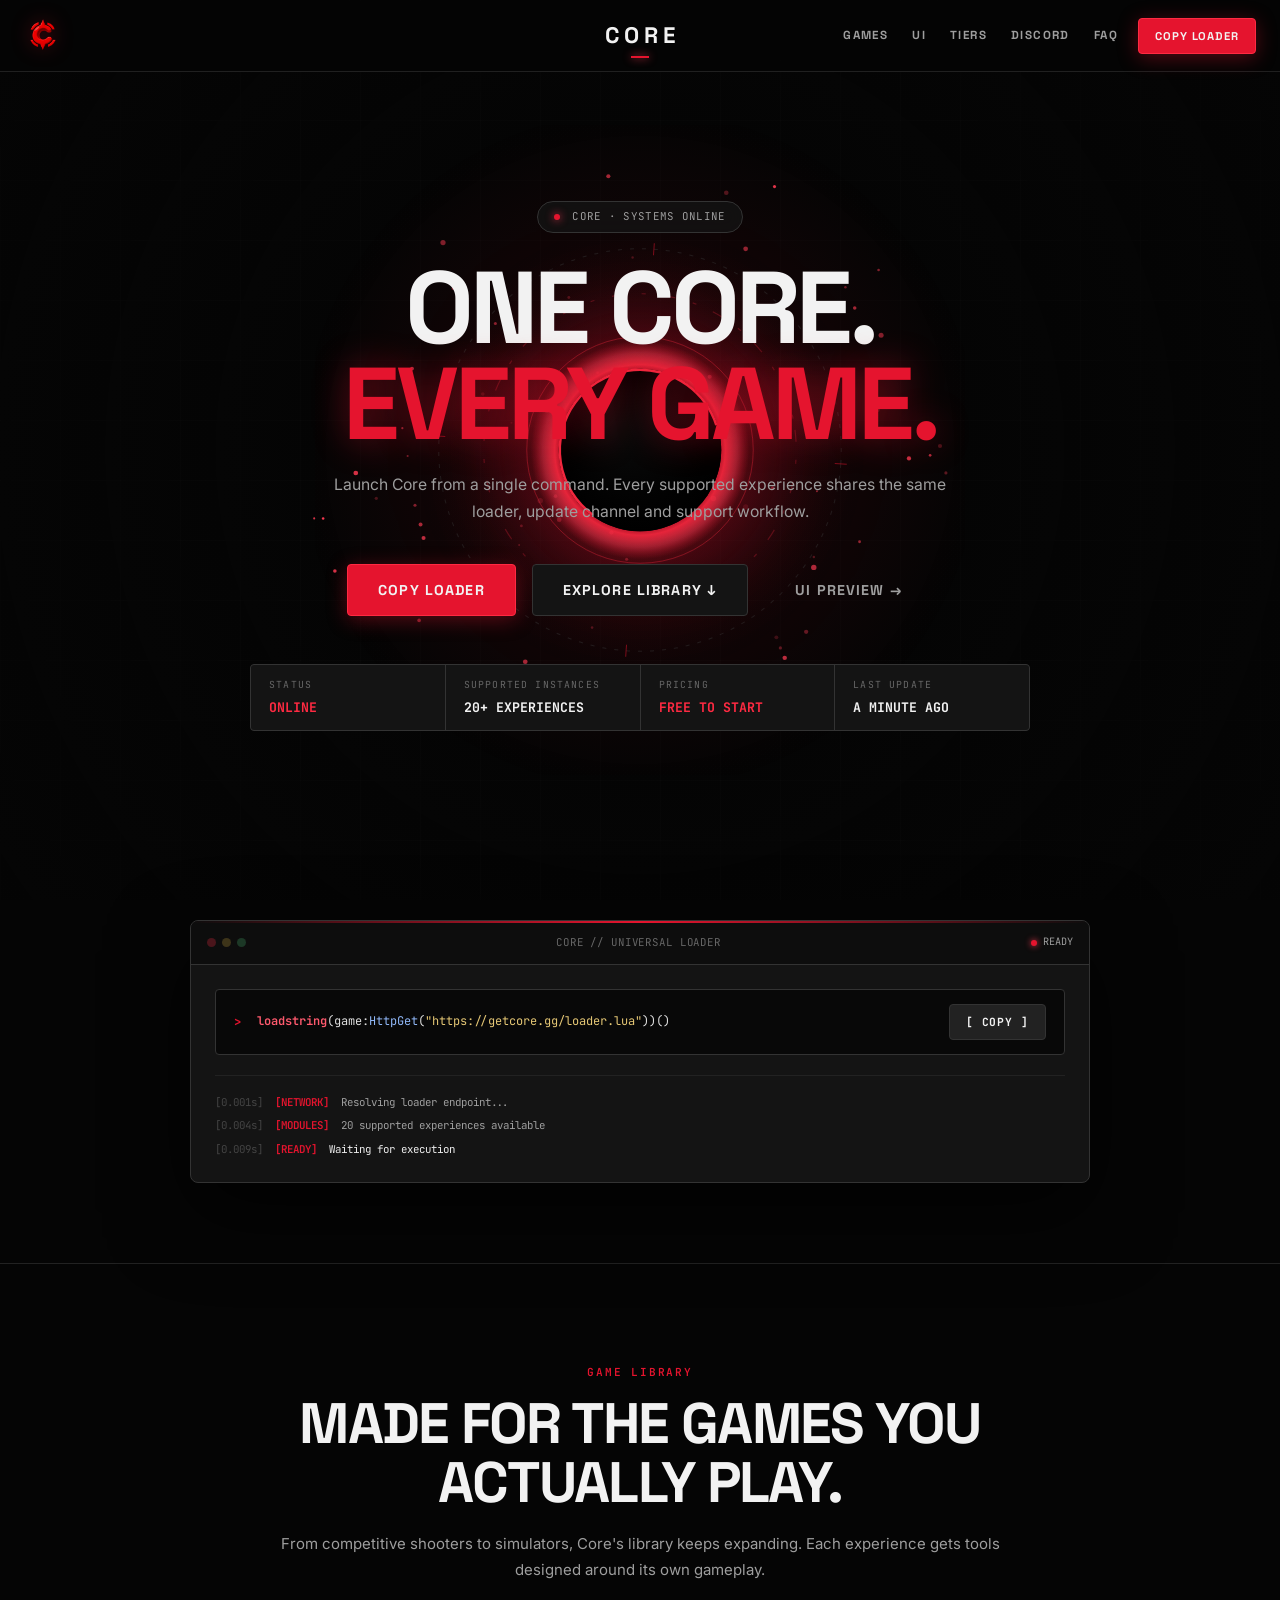
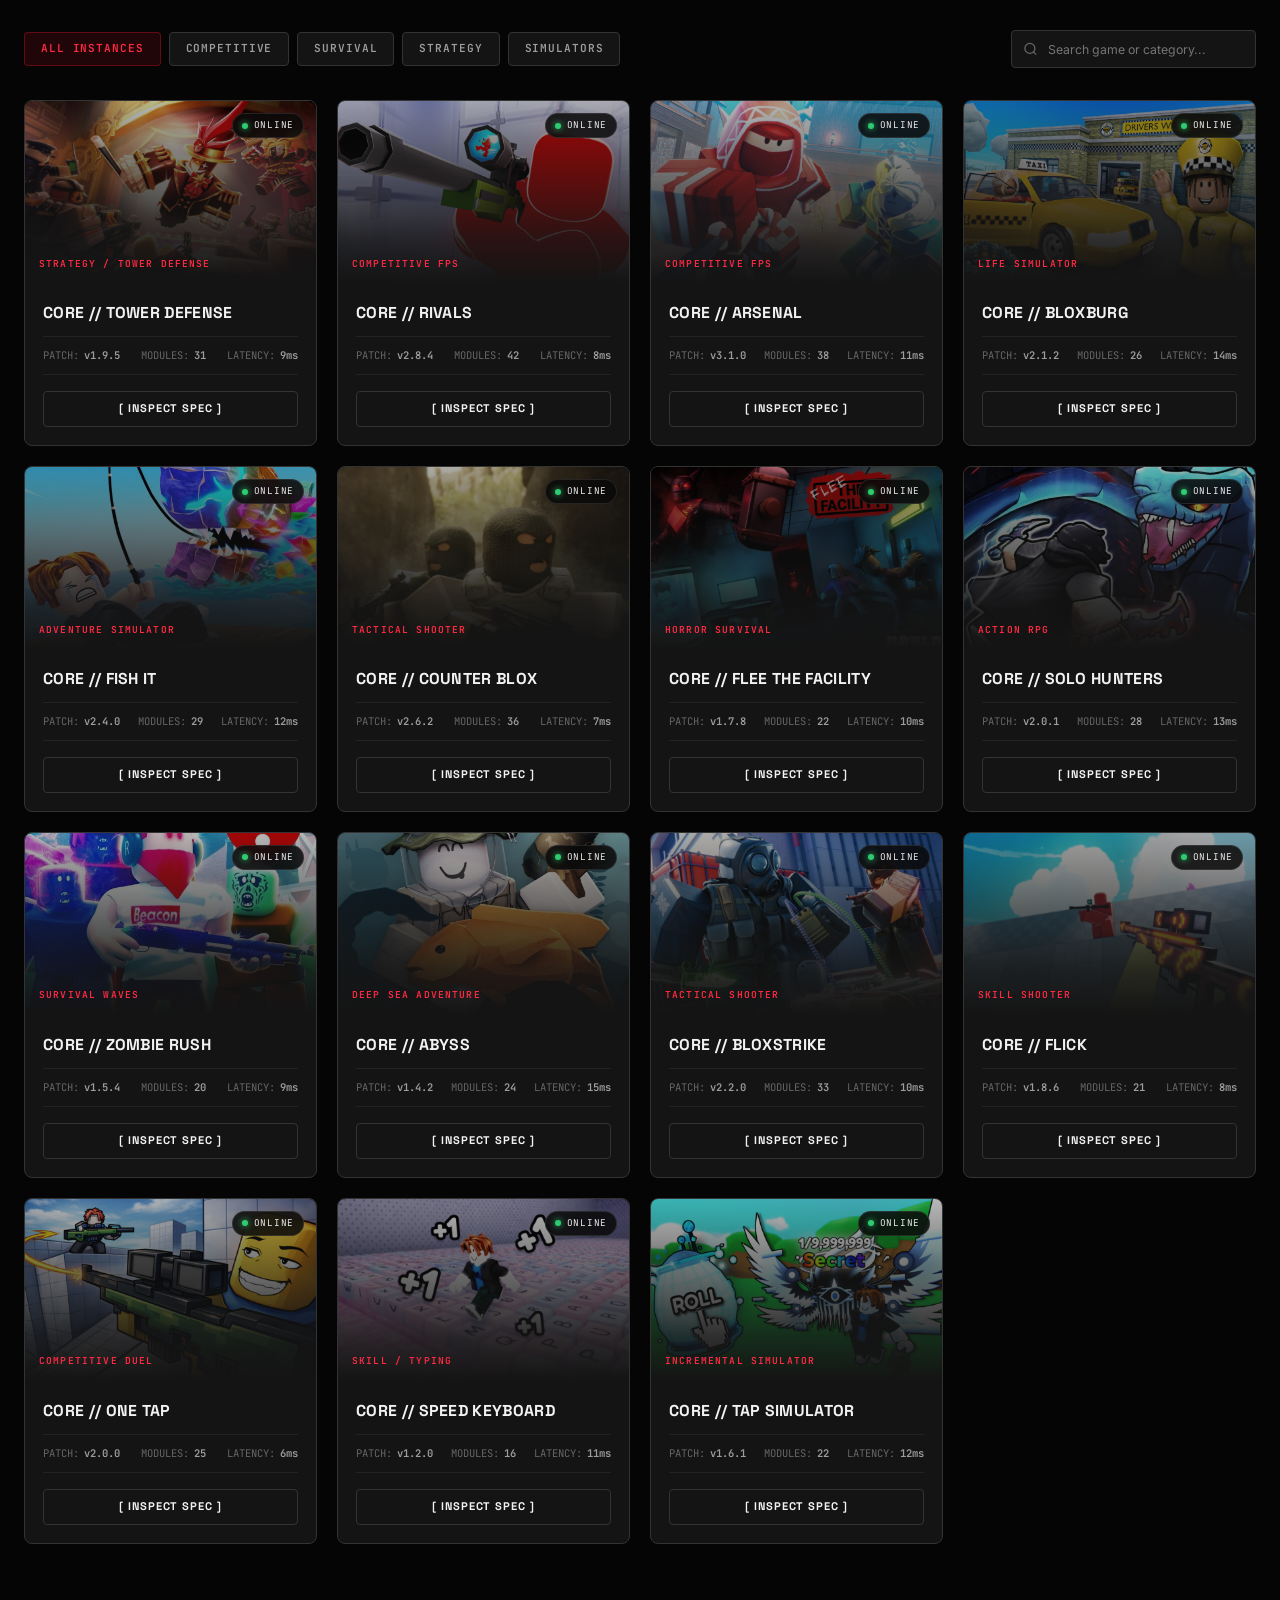
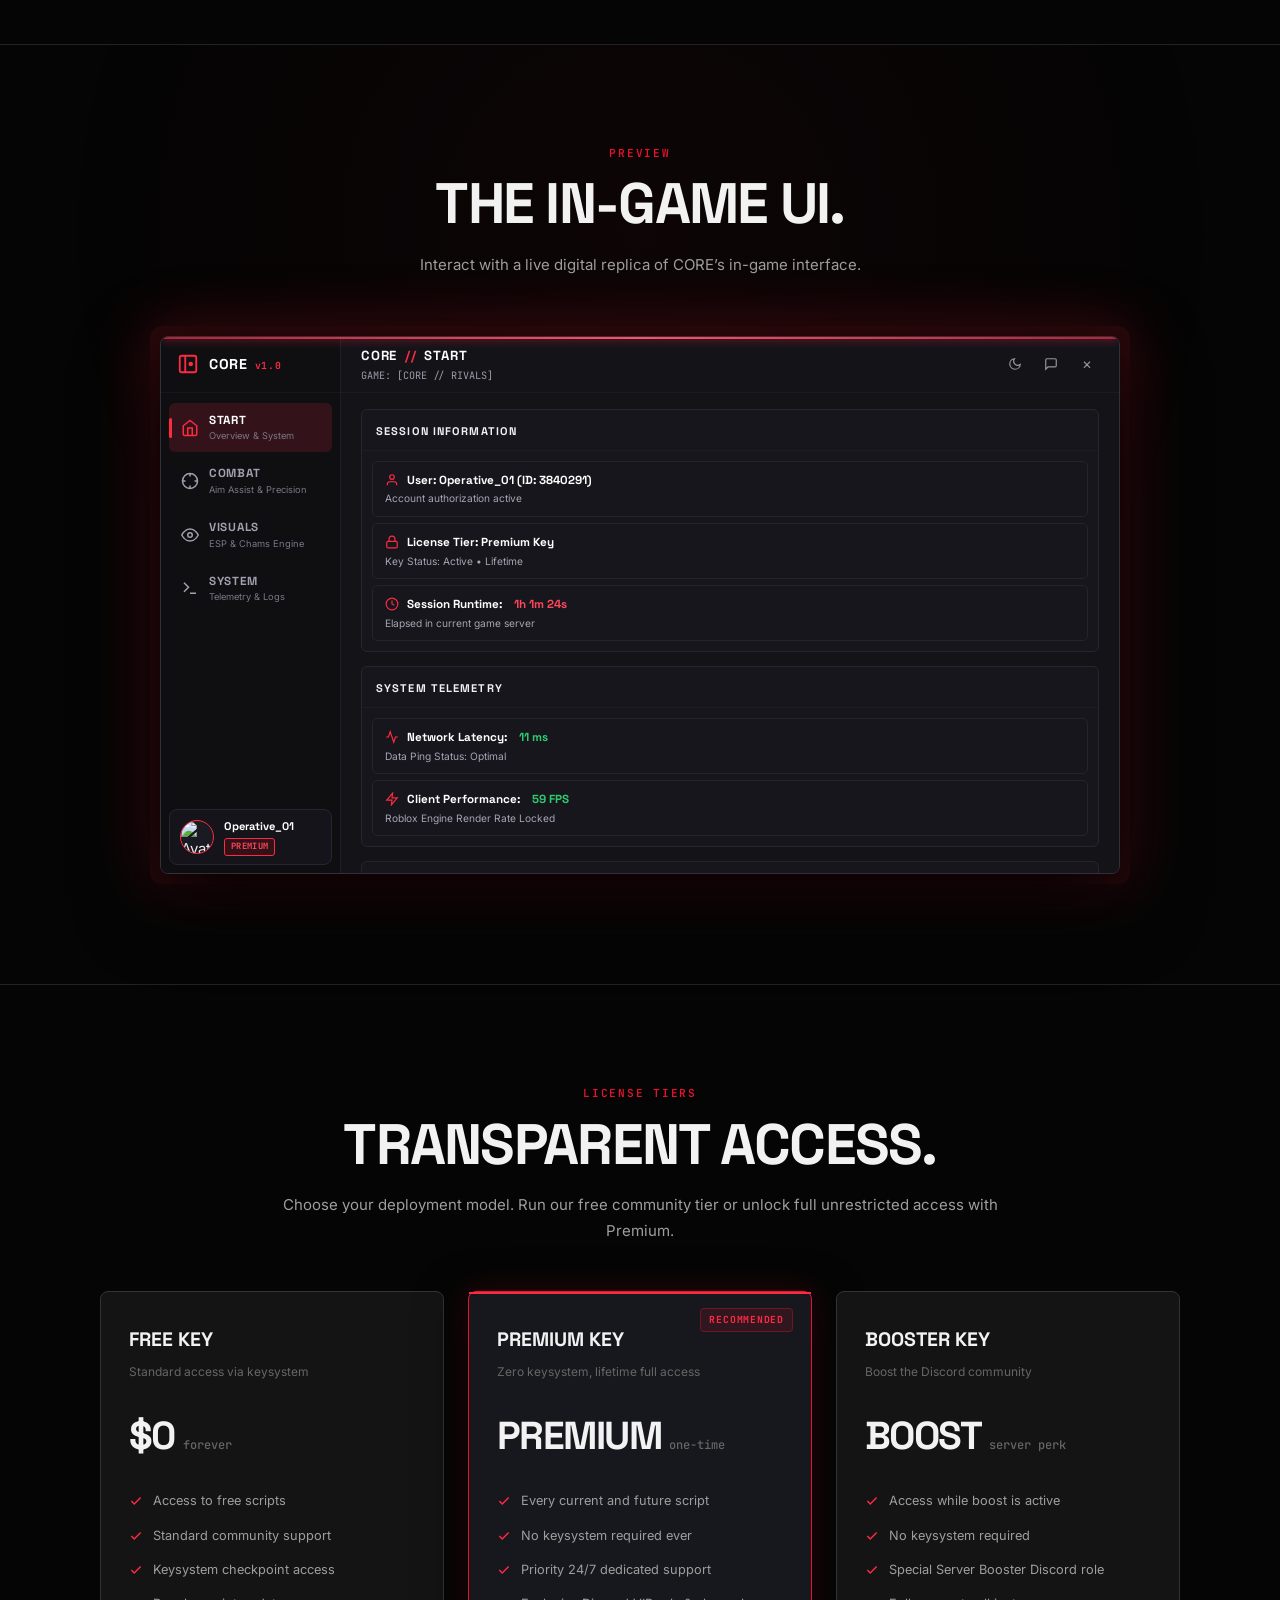
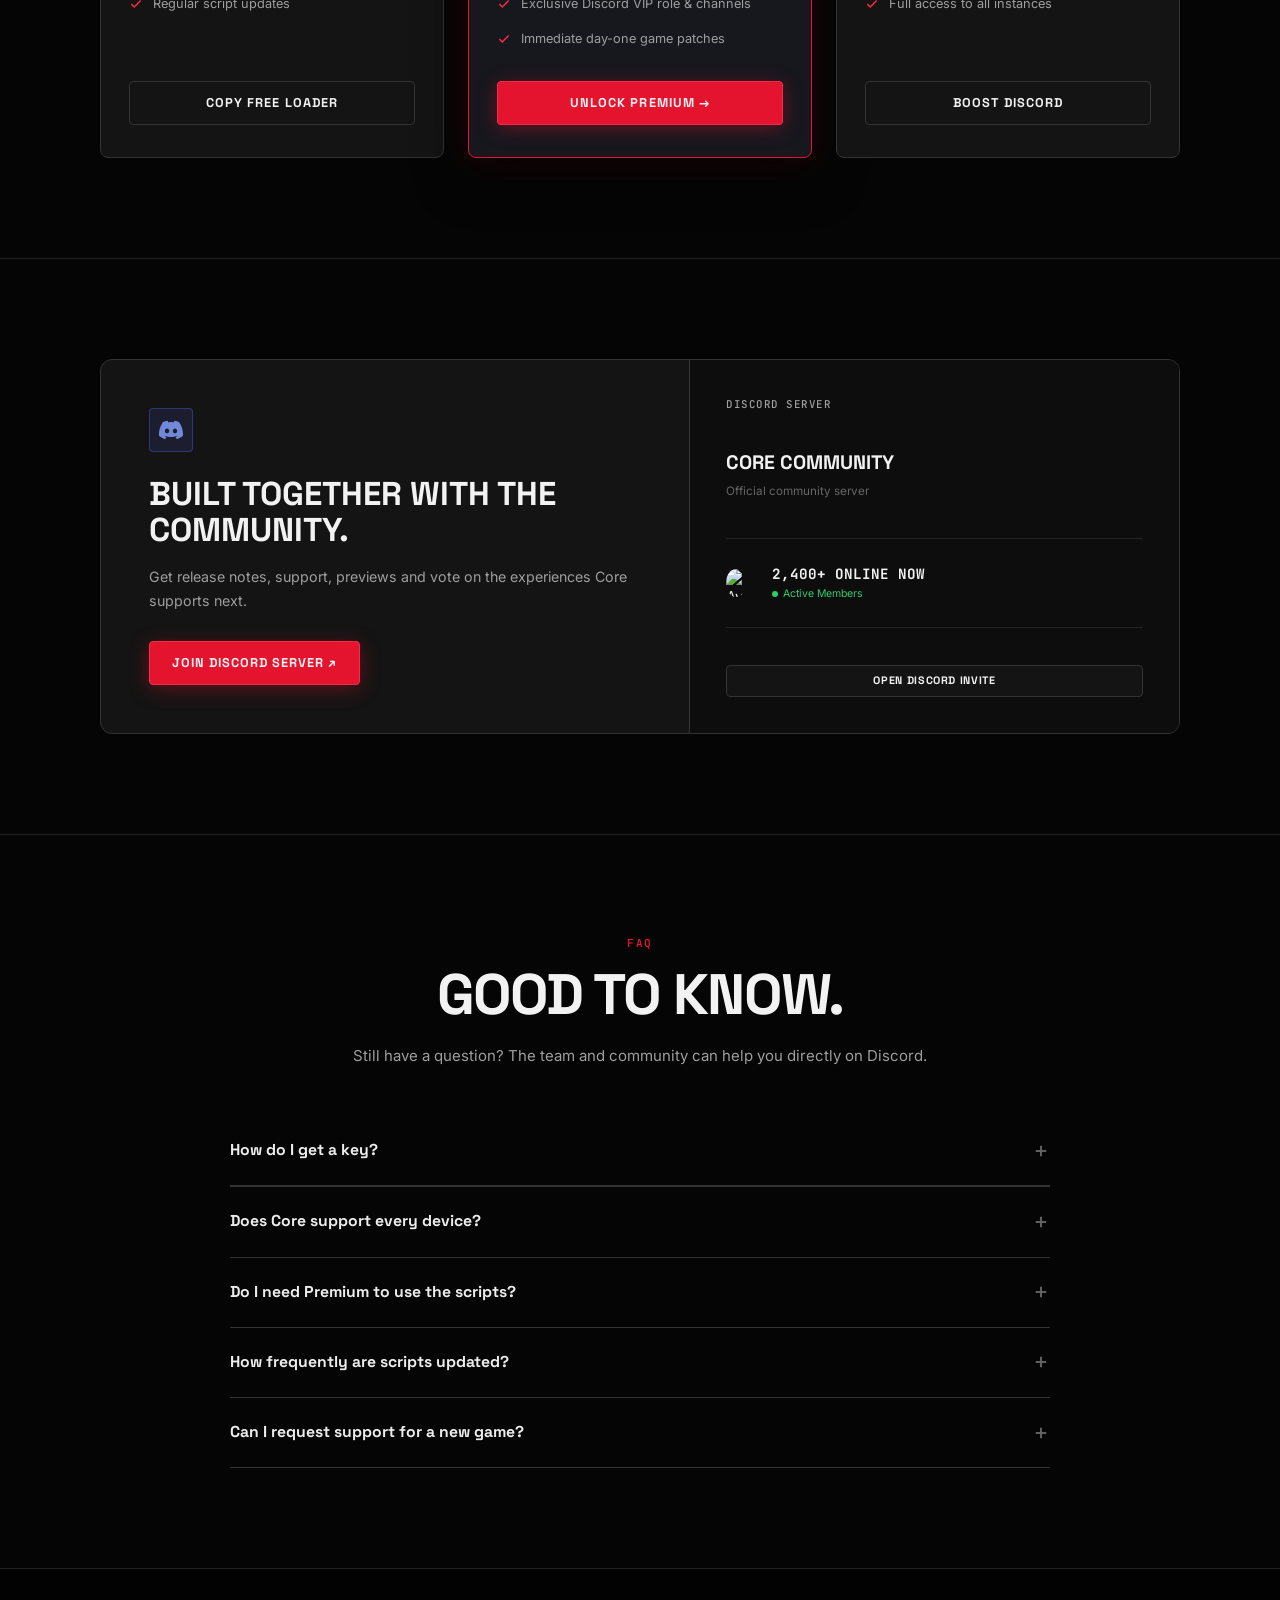
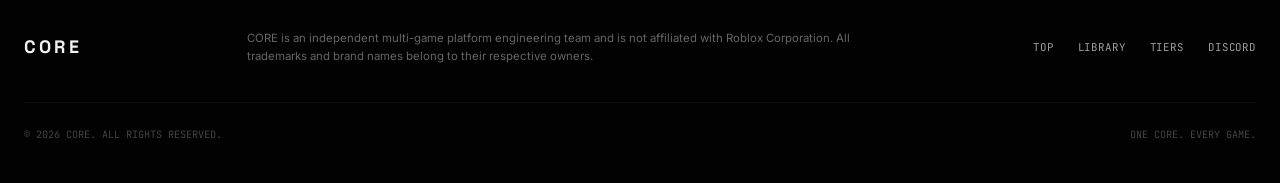
==== commit e47d5fb3: "Update index.html" ====
--- a/Website/index.html
+++ b/Website/index.html
@@ -4,12 +4,12 @@
   <meta charset="UTF-8">
   <meta name="viewport" content="width=device-width, initial-scale=1.0">
   <title>CORE | One Core. Every Game.</title>
-  <meta name="description" content="CORE is the premier unified multi-game platform for Roblox. High-performance architecture, universal multi-instance execution, and zero-compromise security.">
+  <meta name="description" content="CORE is a polished Roblox script hub with broad game support and a simple setup.">
   <meta name="theme-color" content="#050505">
 
   <!-- Open Graph & Meta -->
   <meta property="og:title" content="CORE // One Core. Every Game.">
-  <meta property="og:description" content="Premier multi-game operating system and execution framework.">
+  <meta property="og:description" content="CORE is a polished Roblox script hub with broad game support and a simple setup.">
   <meta property="og:type" content="website">
   <meta property="og:url" content="https://getcore.gg">
 
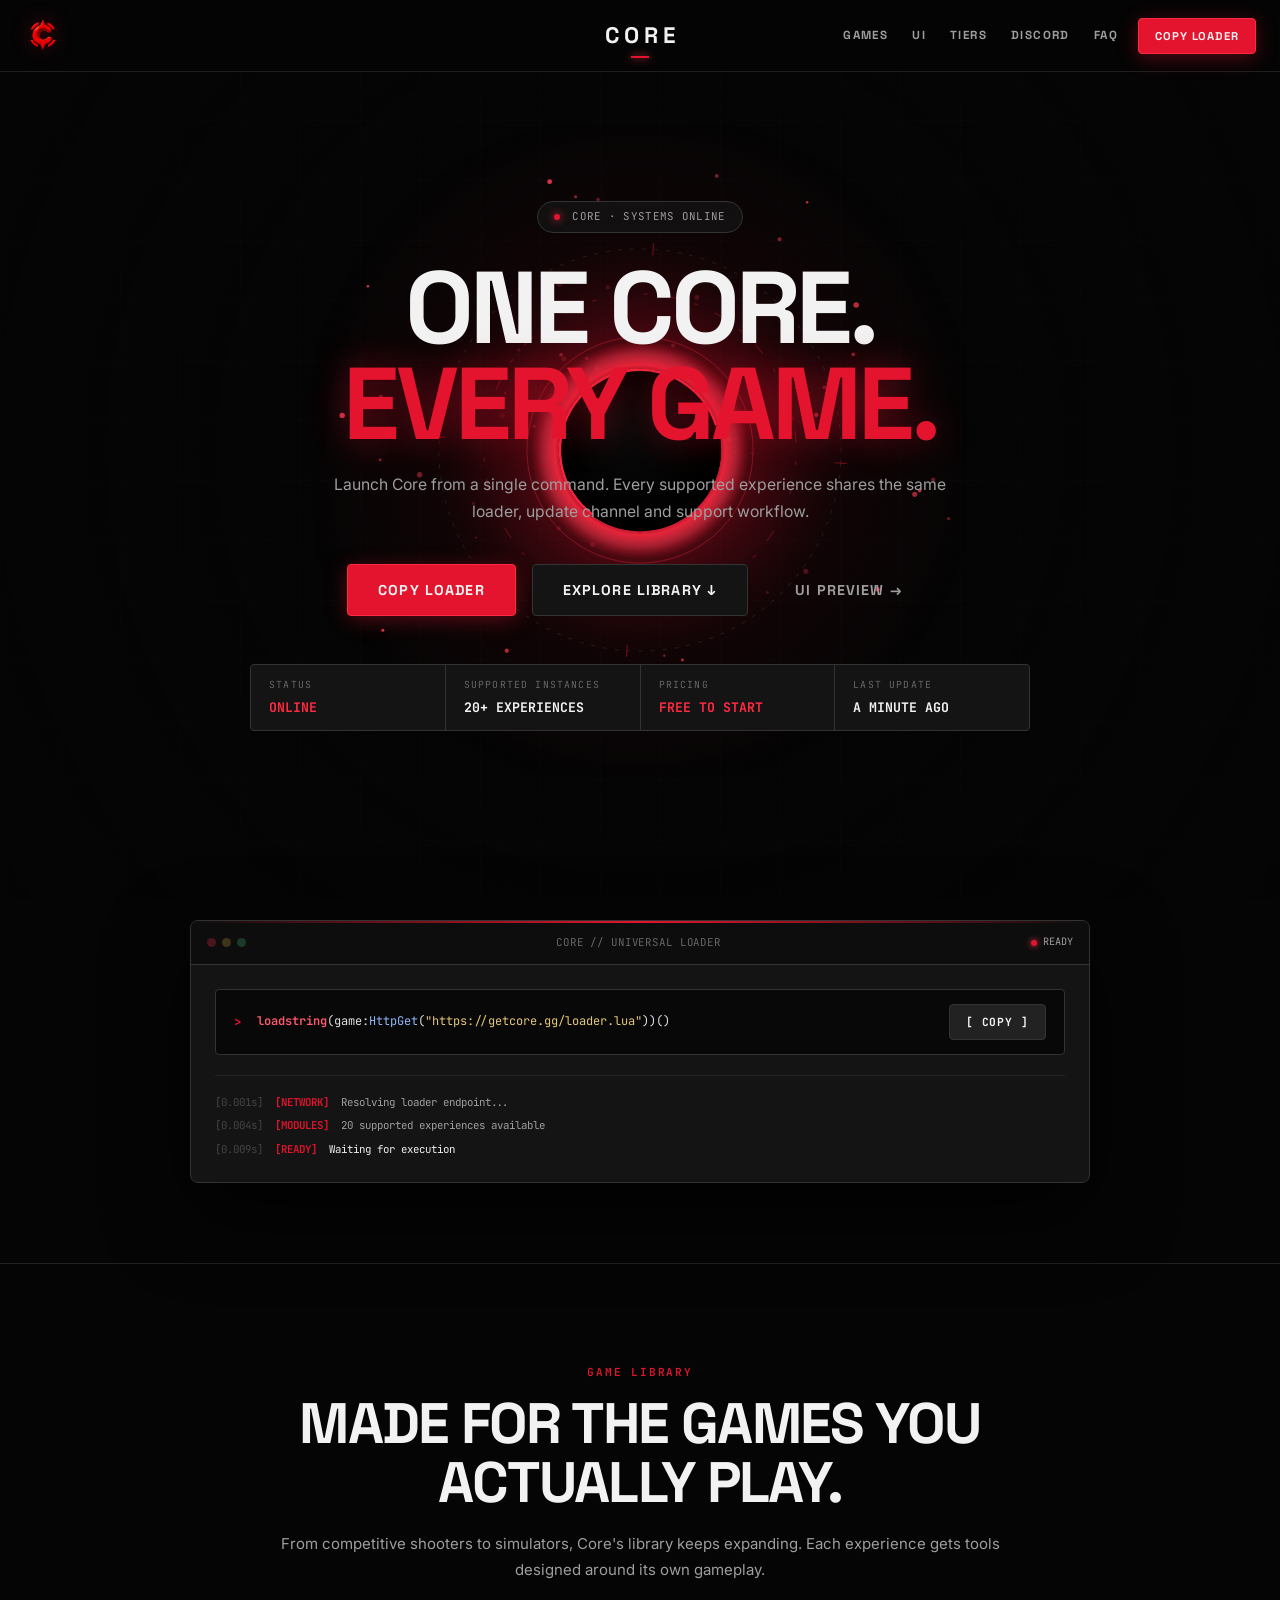
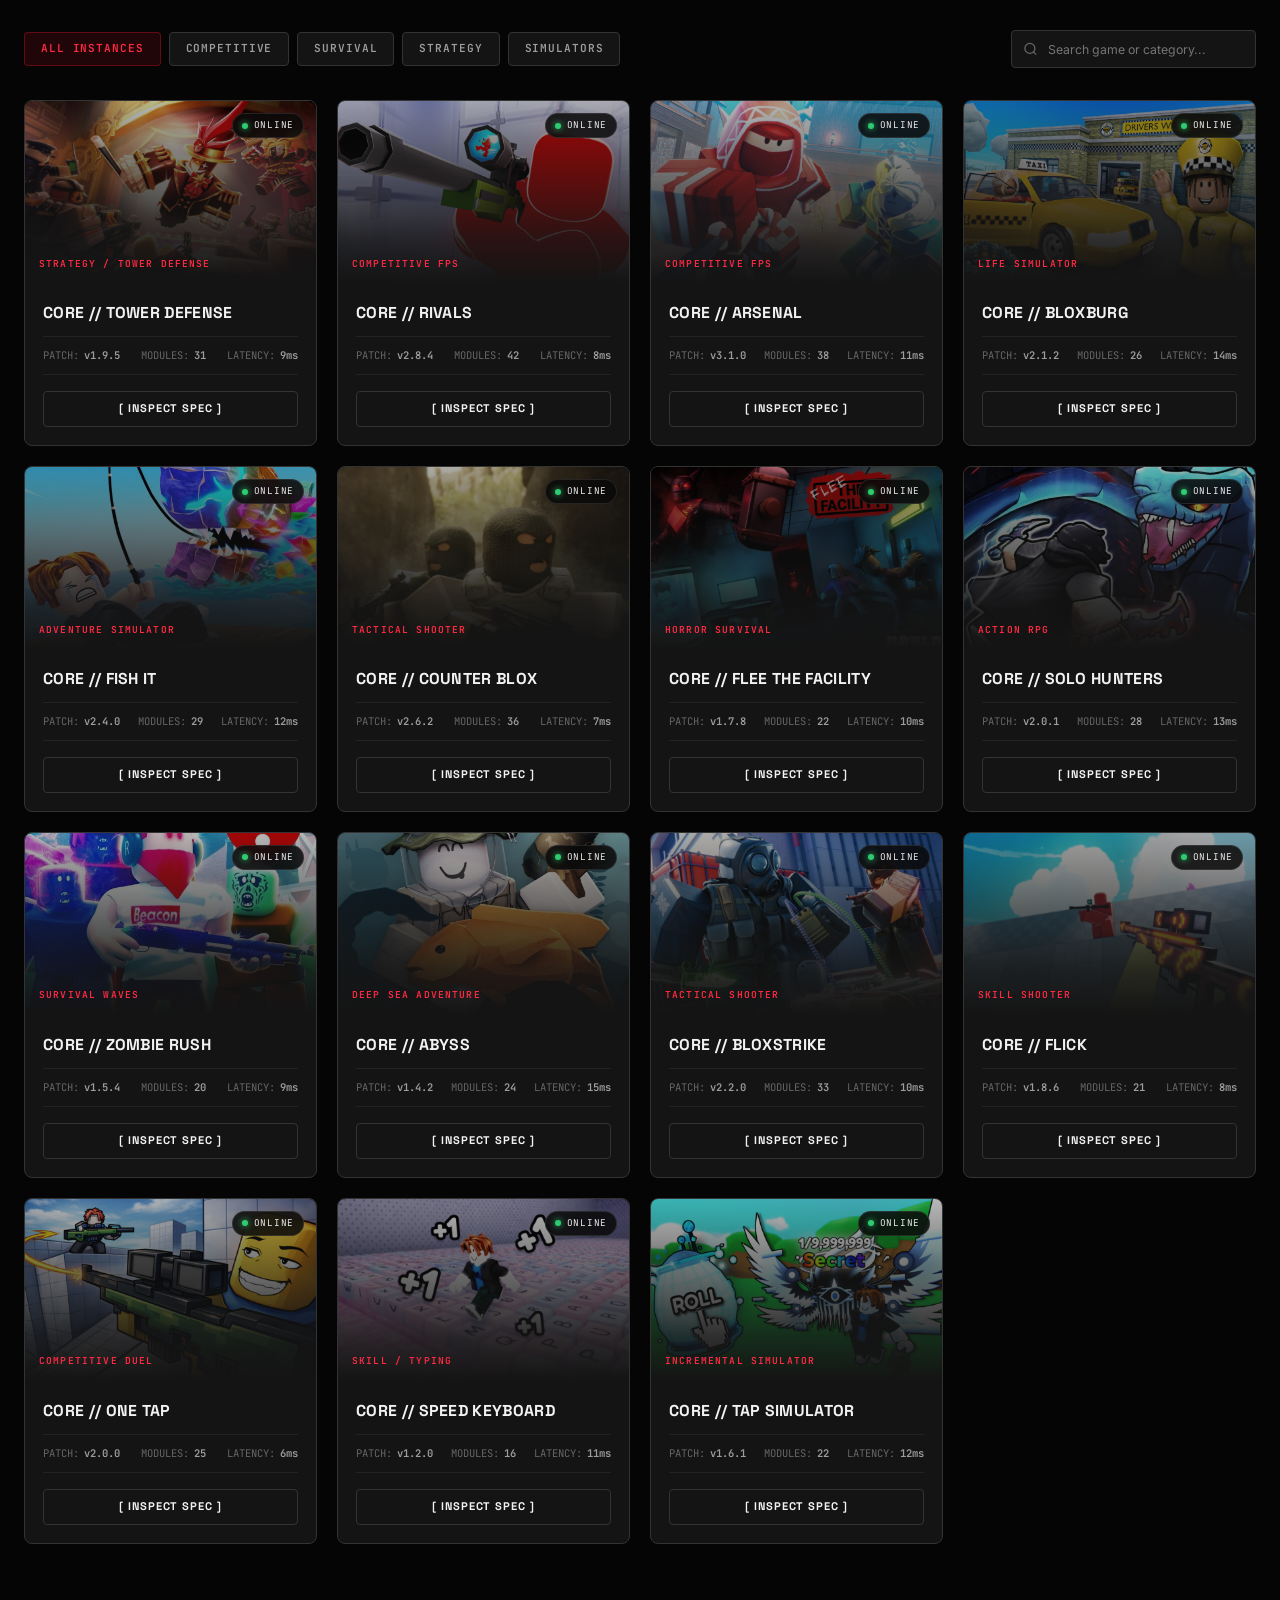
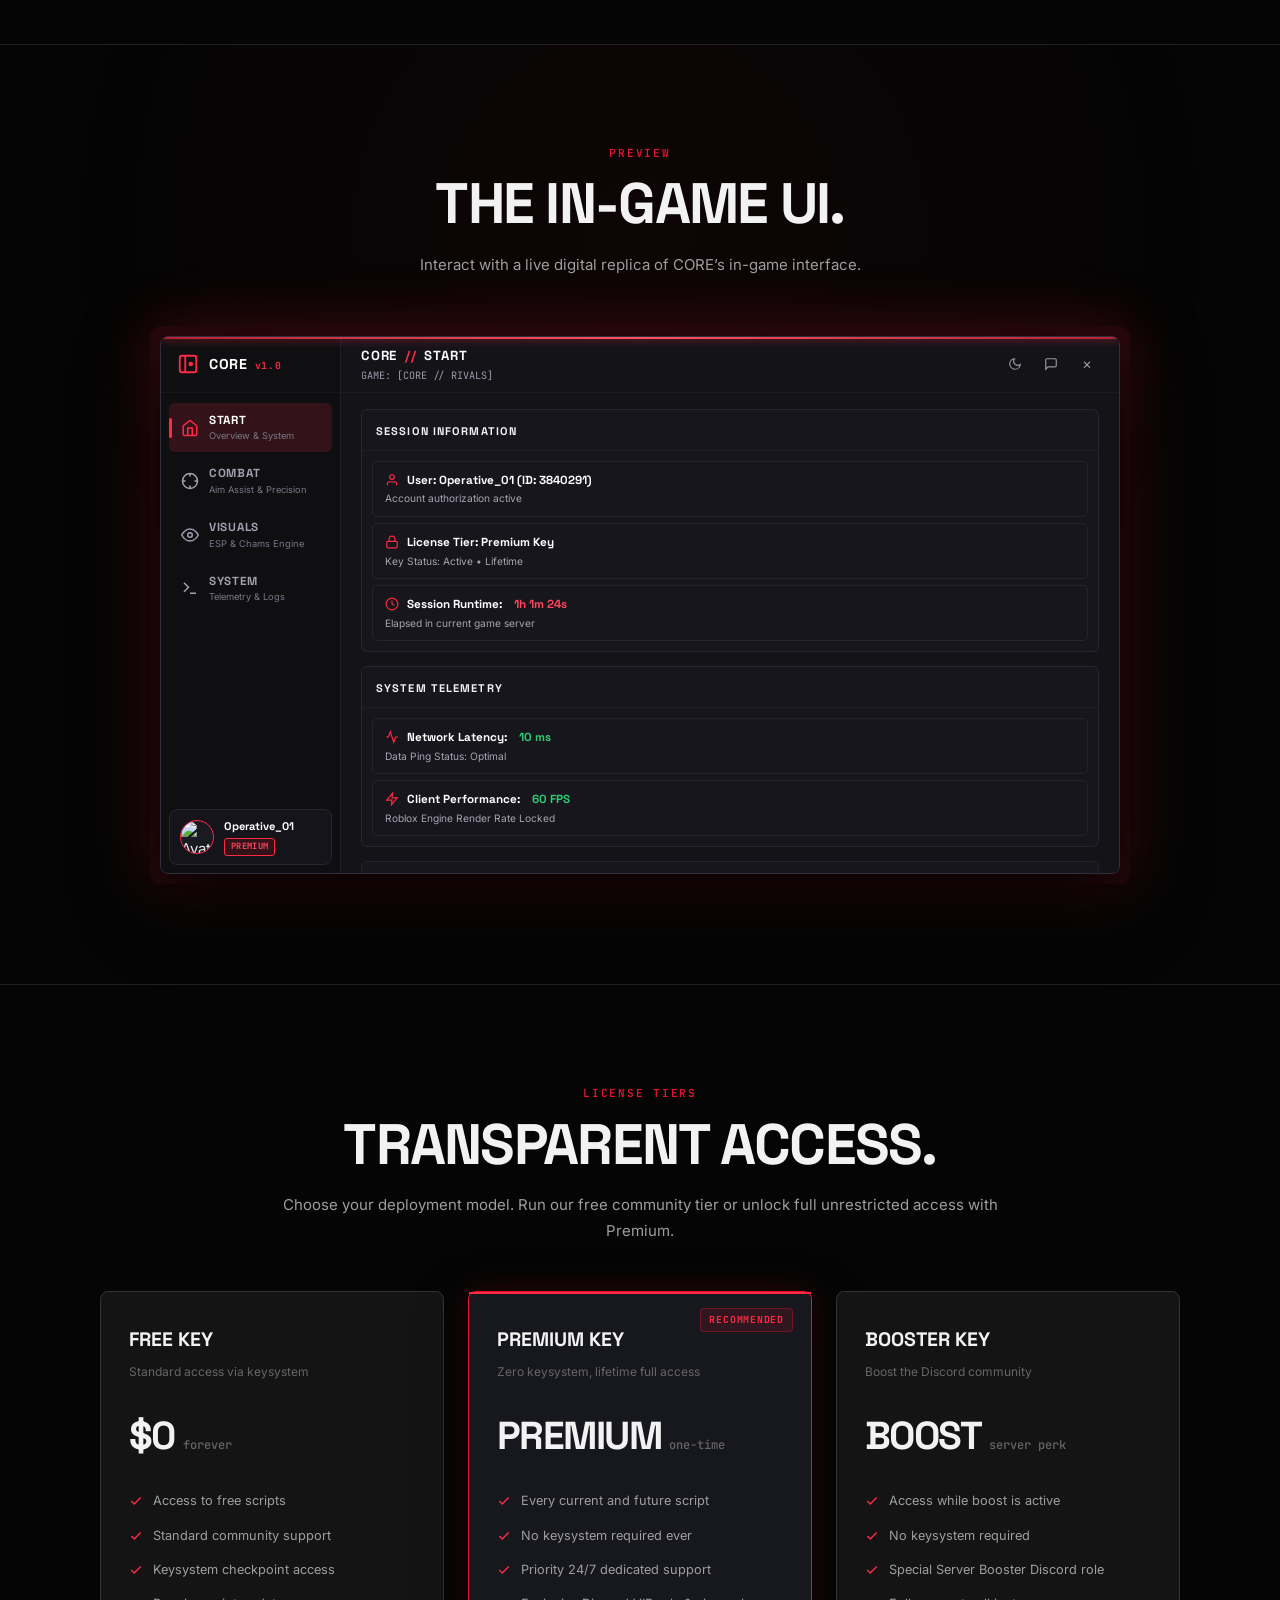
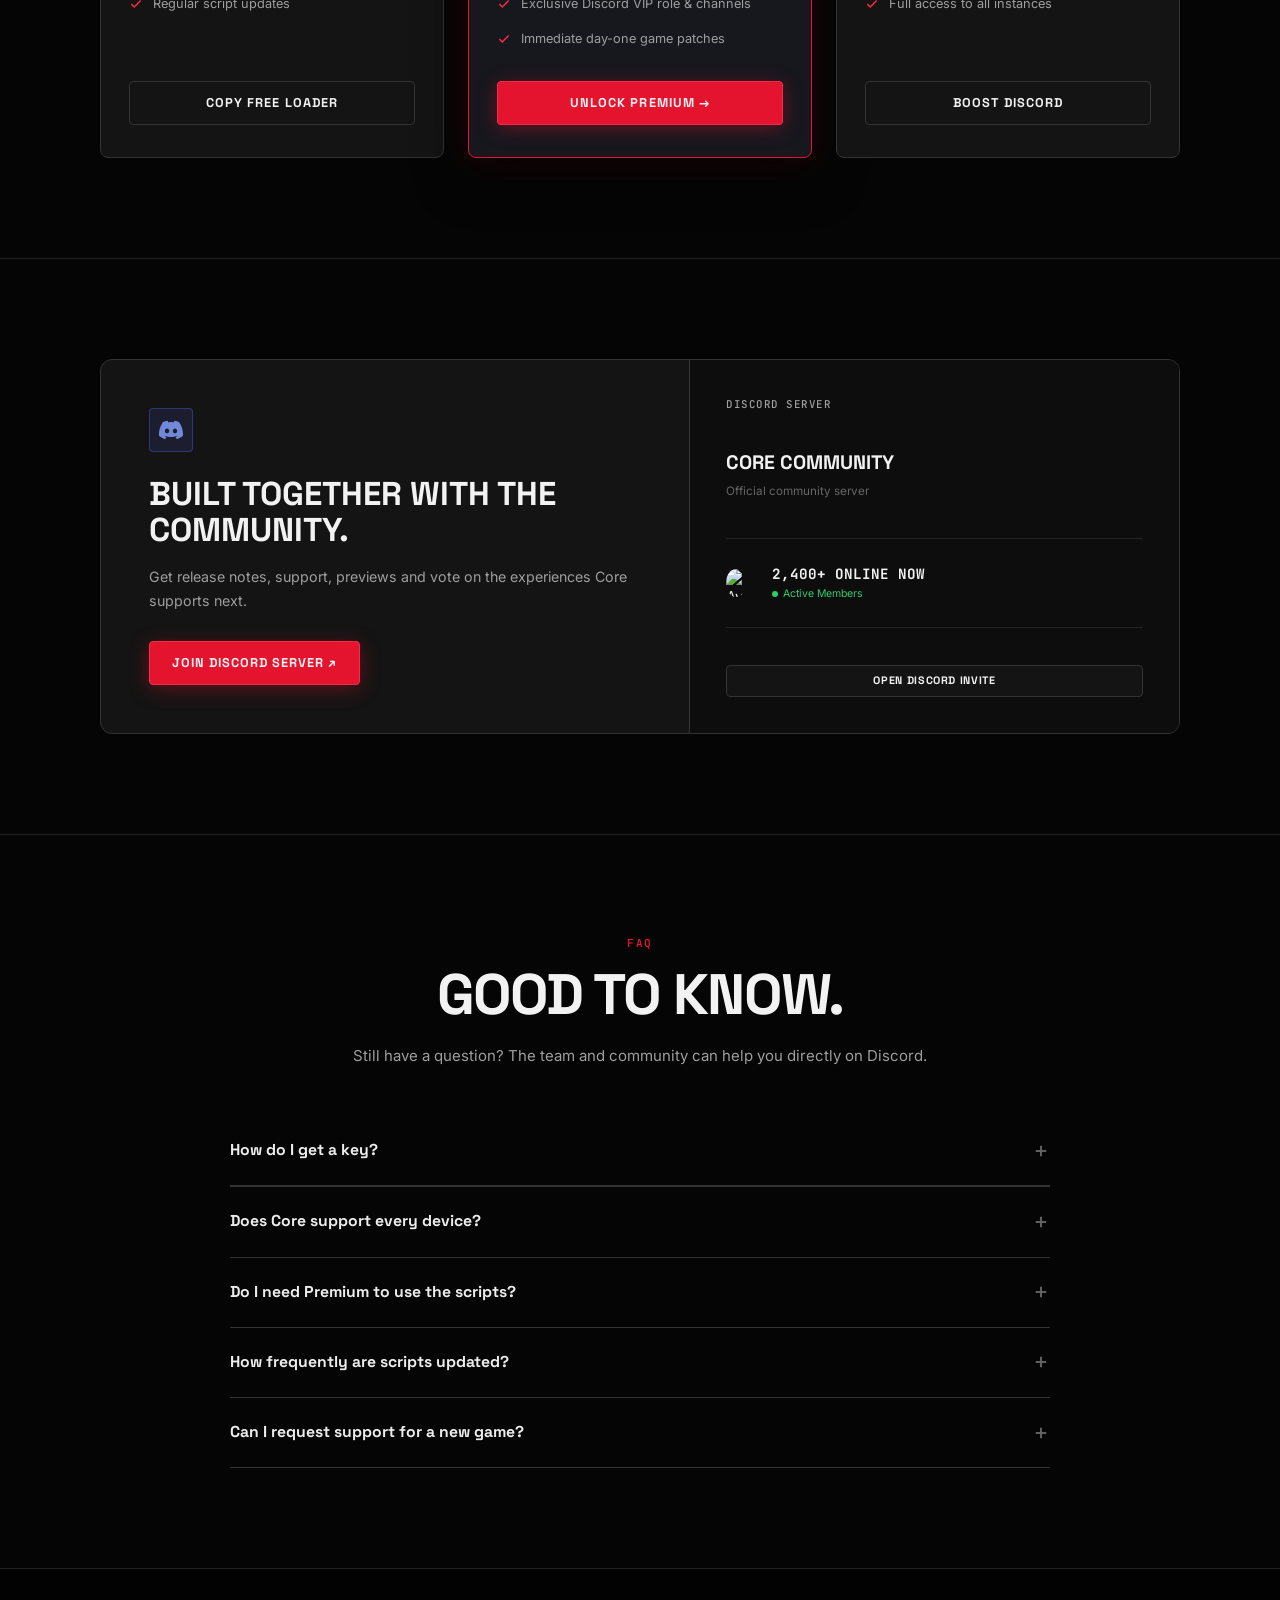
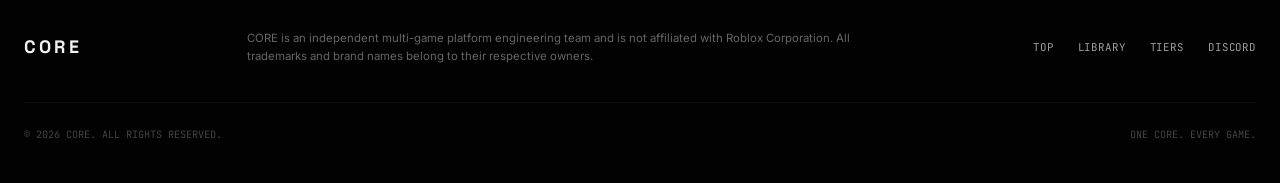
==== commit 9606be7a: "Update index.html" ====
--- a/Website/index.html
+++ b/Website/index.html
@@ -44,7 +44,7 @@
           <a class="nav-link" href="#library">GAMES</a>
           <a class="nav-link" href="#simulator">UI</a>
           <a class="nav-link" href="#tiers">TIERS</a>
-          <a class="nav-link" href="https://discord.gg/corehub" target="_blank" rel="noopener">DISCORD</a>
+          <a class="nav-link" href="https://discord.gg/getcore" target="_blank" rel="noopener">DISCORD</a>
           <a class="nav-link" href="#faq">FAQ</a>
         </nav>
         <button class="btn btn-primary nav-btn-init" id="navInitBtn" type="button">
@@ -321,7 +321,7 @@
                         <path d="M21 12.79A9 9 0 1 1 11.21 3 7 7 0 0 0 21 12.79z"/>
                       </svg>
                     </button>
-                    <a class="sim-control-btn" href="https://discord.gg/corehub" target="_blank" rel="noopener" title="Discord">
+                    <a class="sim-control-btn" href="https://discord.gg/getcore" target="_blank" rel="noopener" title="Discord">
                       <svg viewBox="0 0 24 24" fill="none" stroke="currentColor" stroke-width="2" width="14" height="14">
                         <path d="M21 15a2 2 0 0 1-2 2H7l-4 4V5a2 2 0 0 1 2-2h14a2 2 0 0 1 2 2z"/>
                       </svg>
@@ -714,7 +714,7 @@
                 <span>Full access to all instances</span>
               </li>
             </ul>
-            <a class="btn btn-secondary" href="https://discord.gg/corehub" target="_blank" rel="noopener">
+            <a class="btn btn-secondary" href="https://discord.gg/getcore" target="_blank" rel="noopener">
               BOOST DISCORD
             </a>
           </article>
@@ -865,7 +865,7 @@
           <a class="footer-link" href="#top">TOP</a>
           <a class="footer-link" href="#library">LIBRARY</a>
           <a class="footer-link" href="#tiers">TIERS</a>
-          <a class="footer-link" href="https://discord.gg/corehub" target="_blank" rel="noopener">DISCORD</a>
+          <a class="footer-link" href="https://discord.gg/getcore" target="_blank" rel="noopener">DISCORD</a>
         </div>
       </div>
       <div class="footer-bottom">
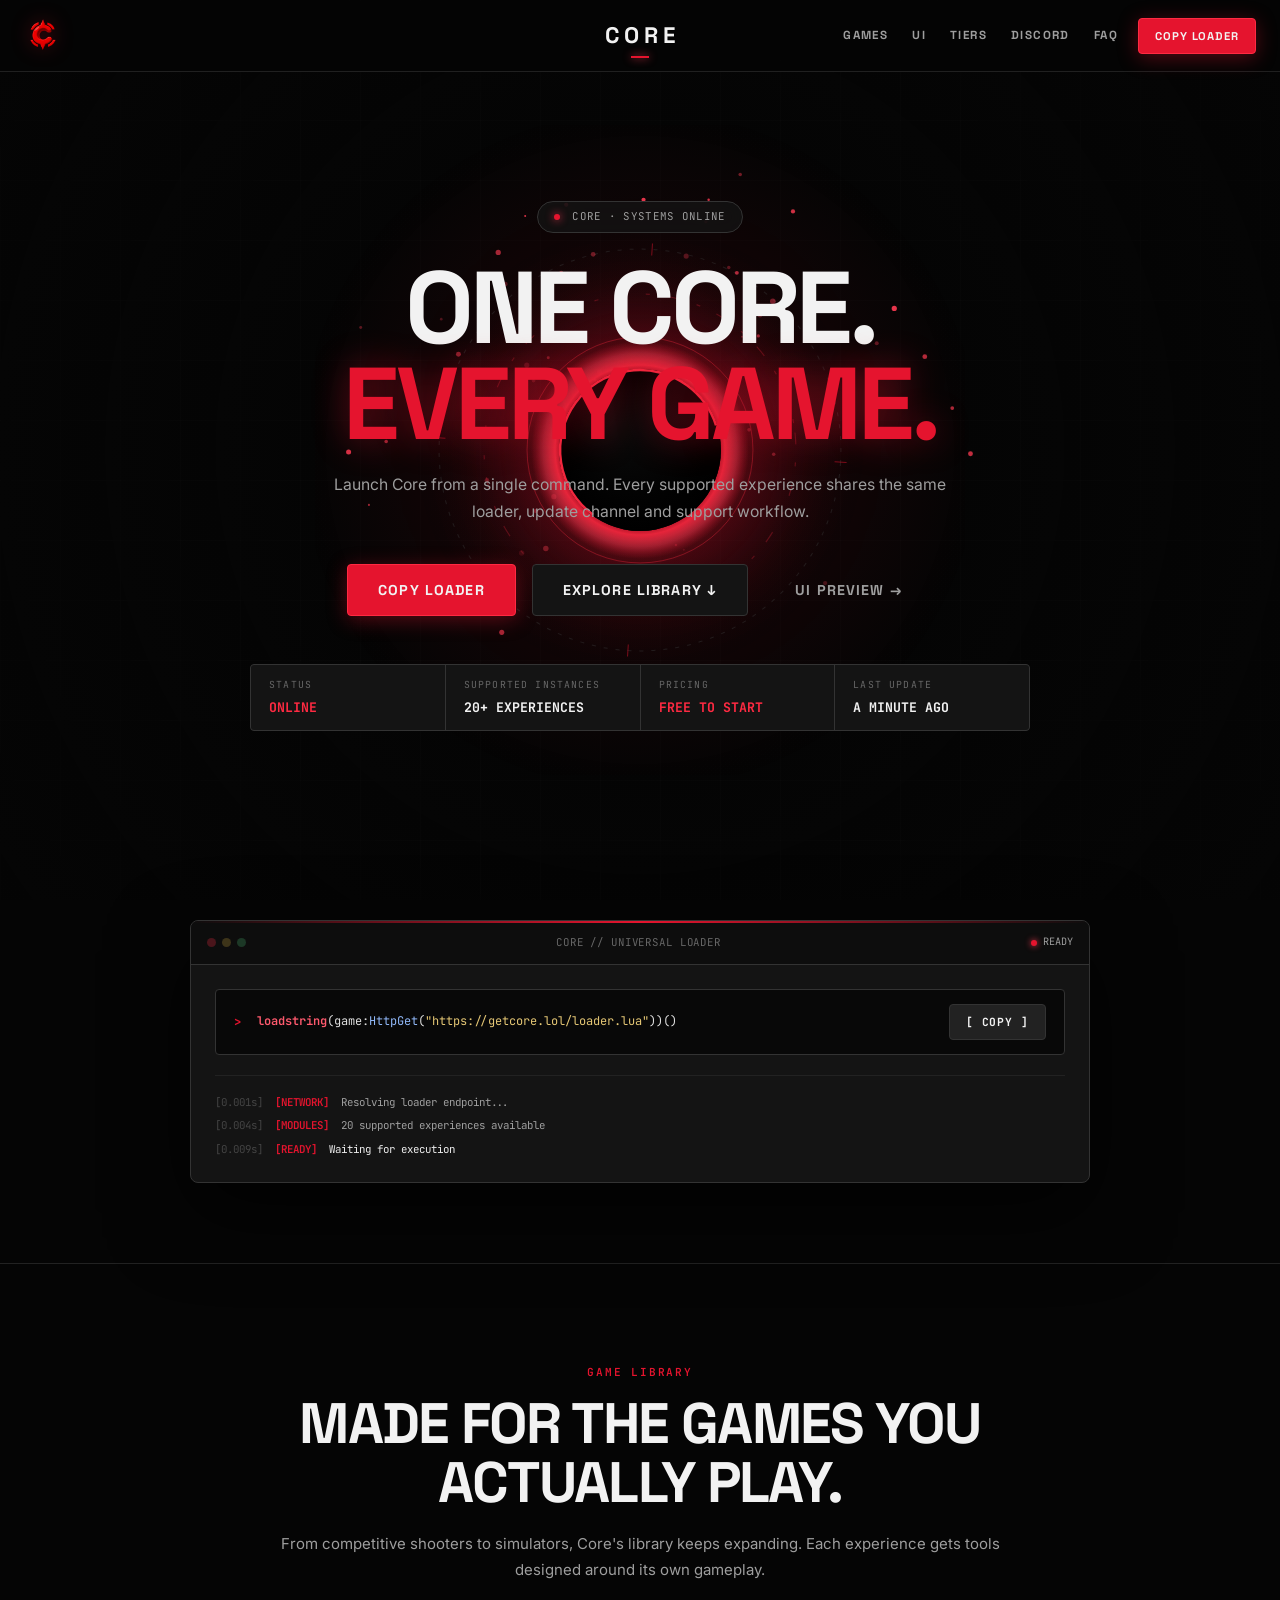
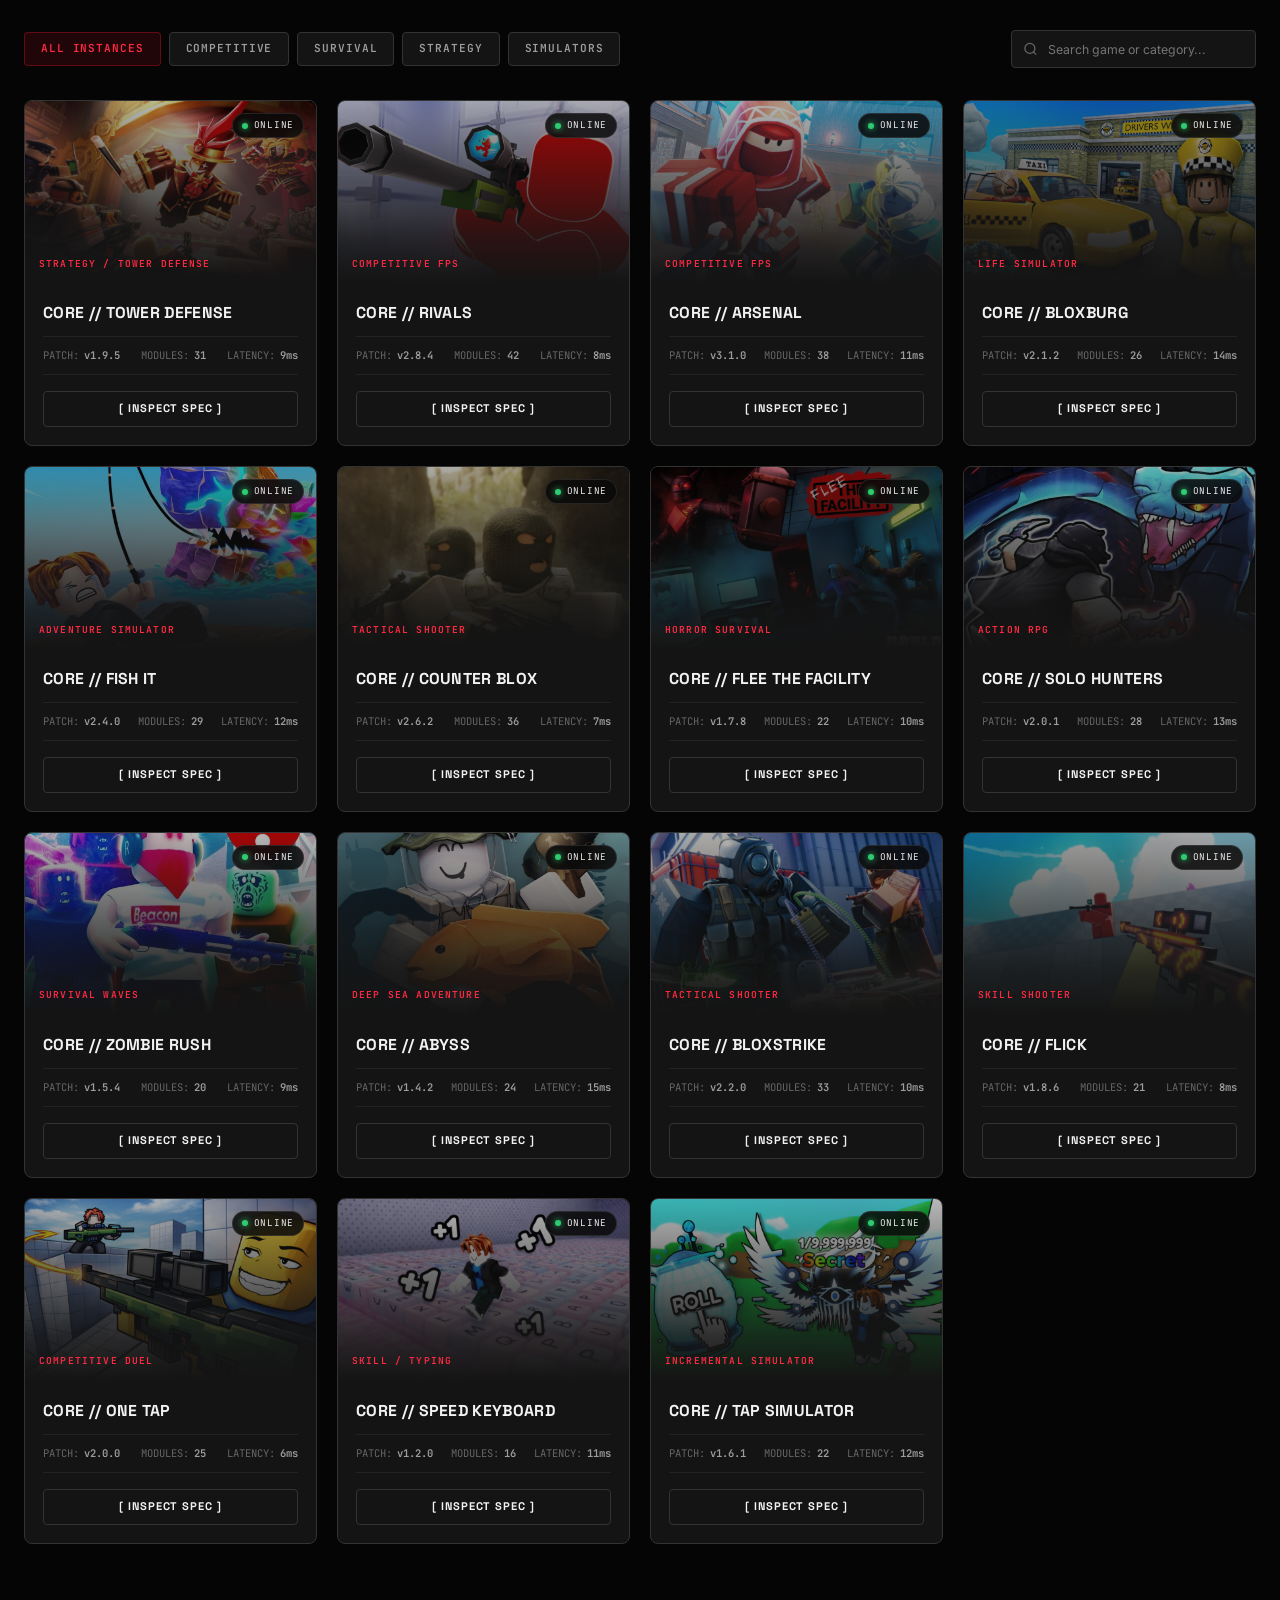
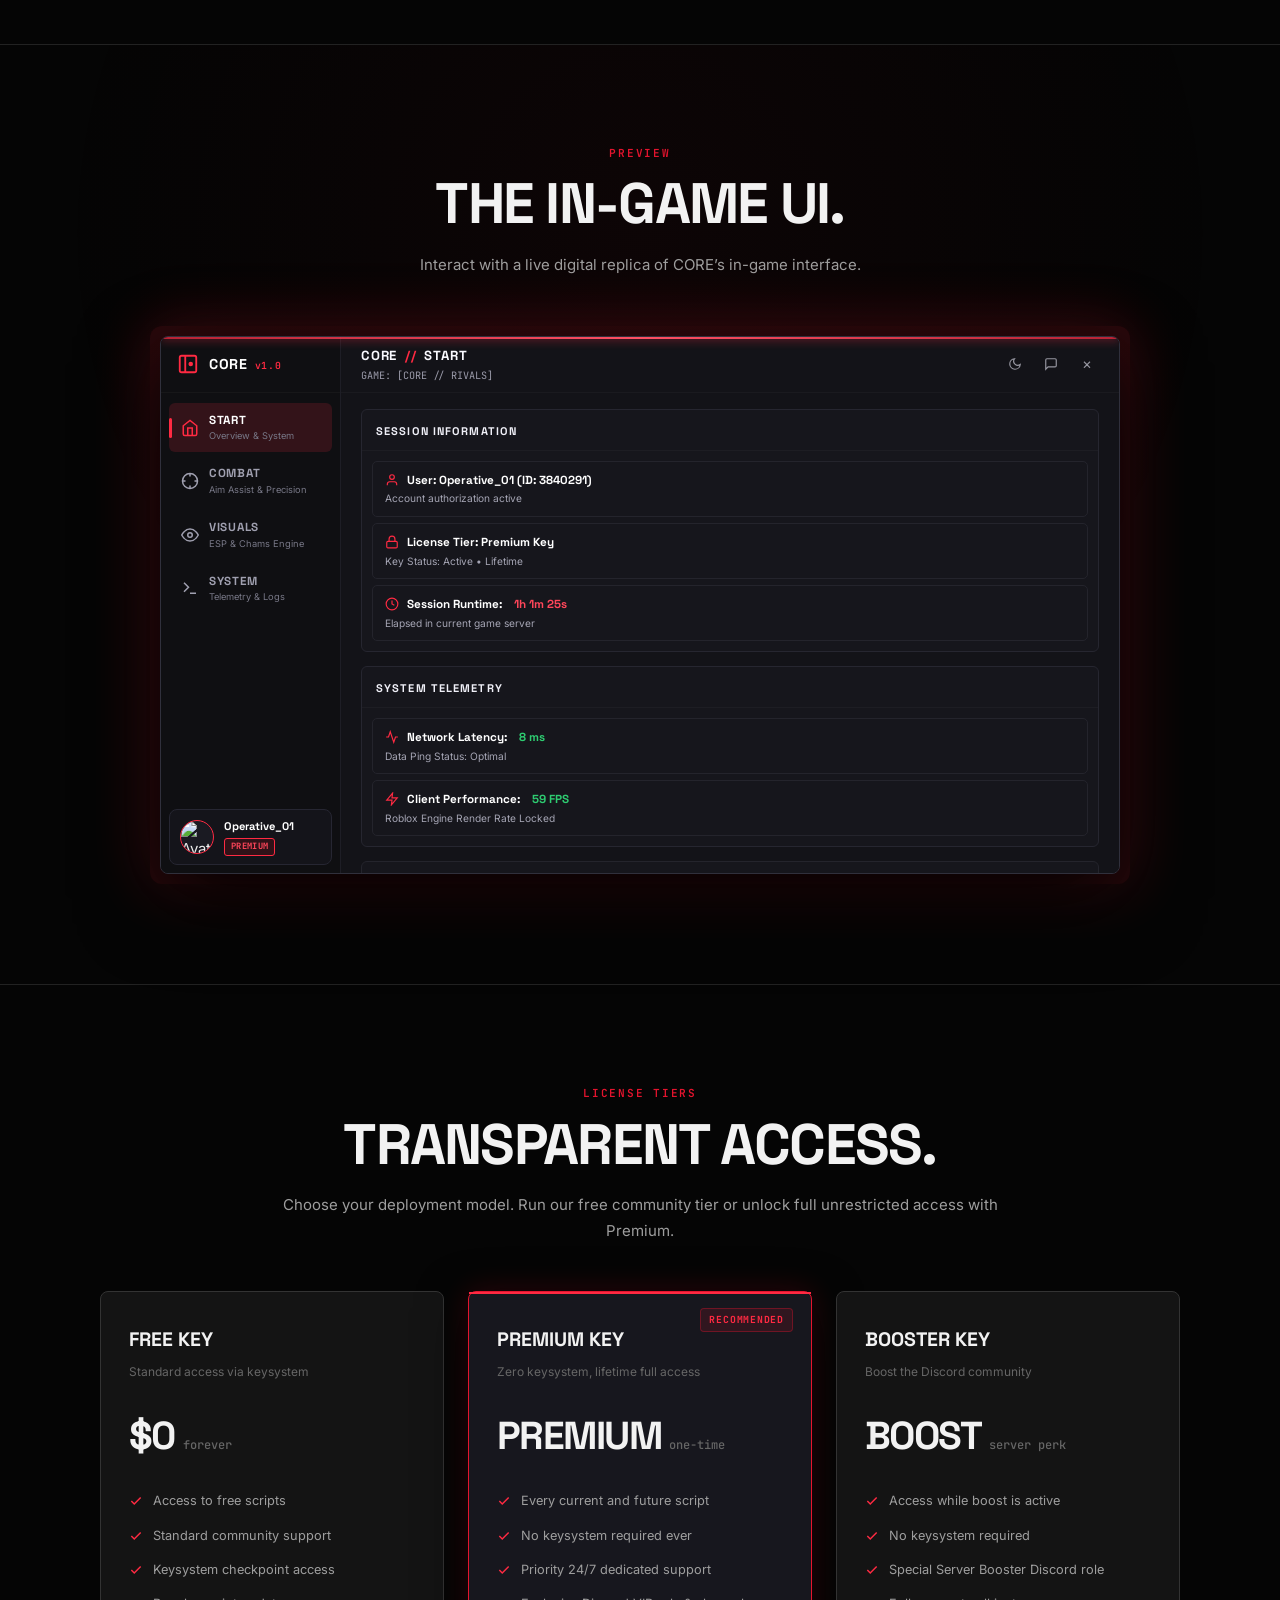
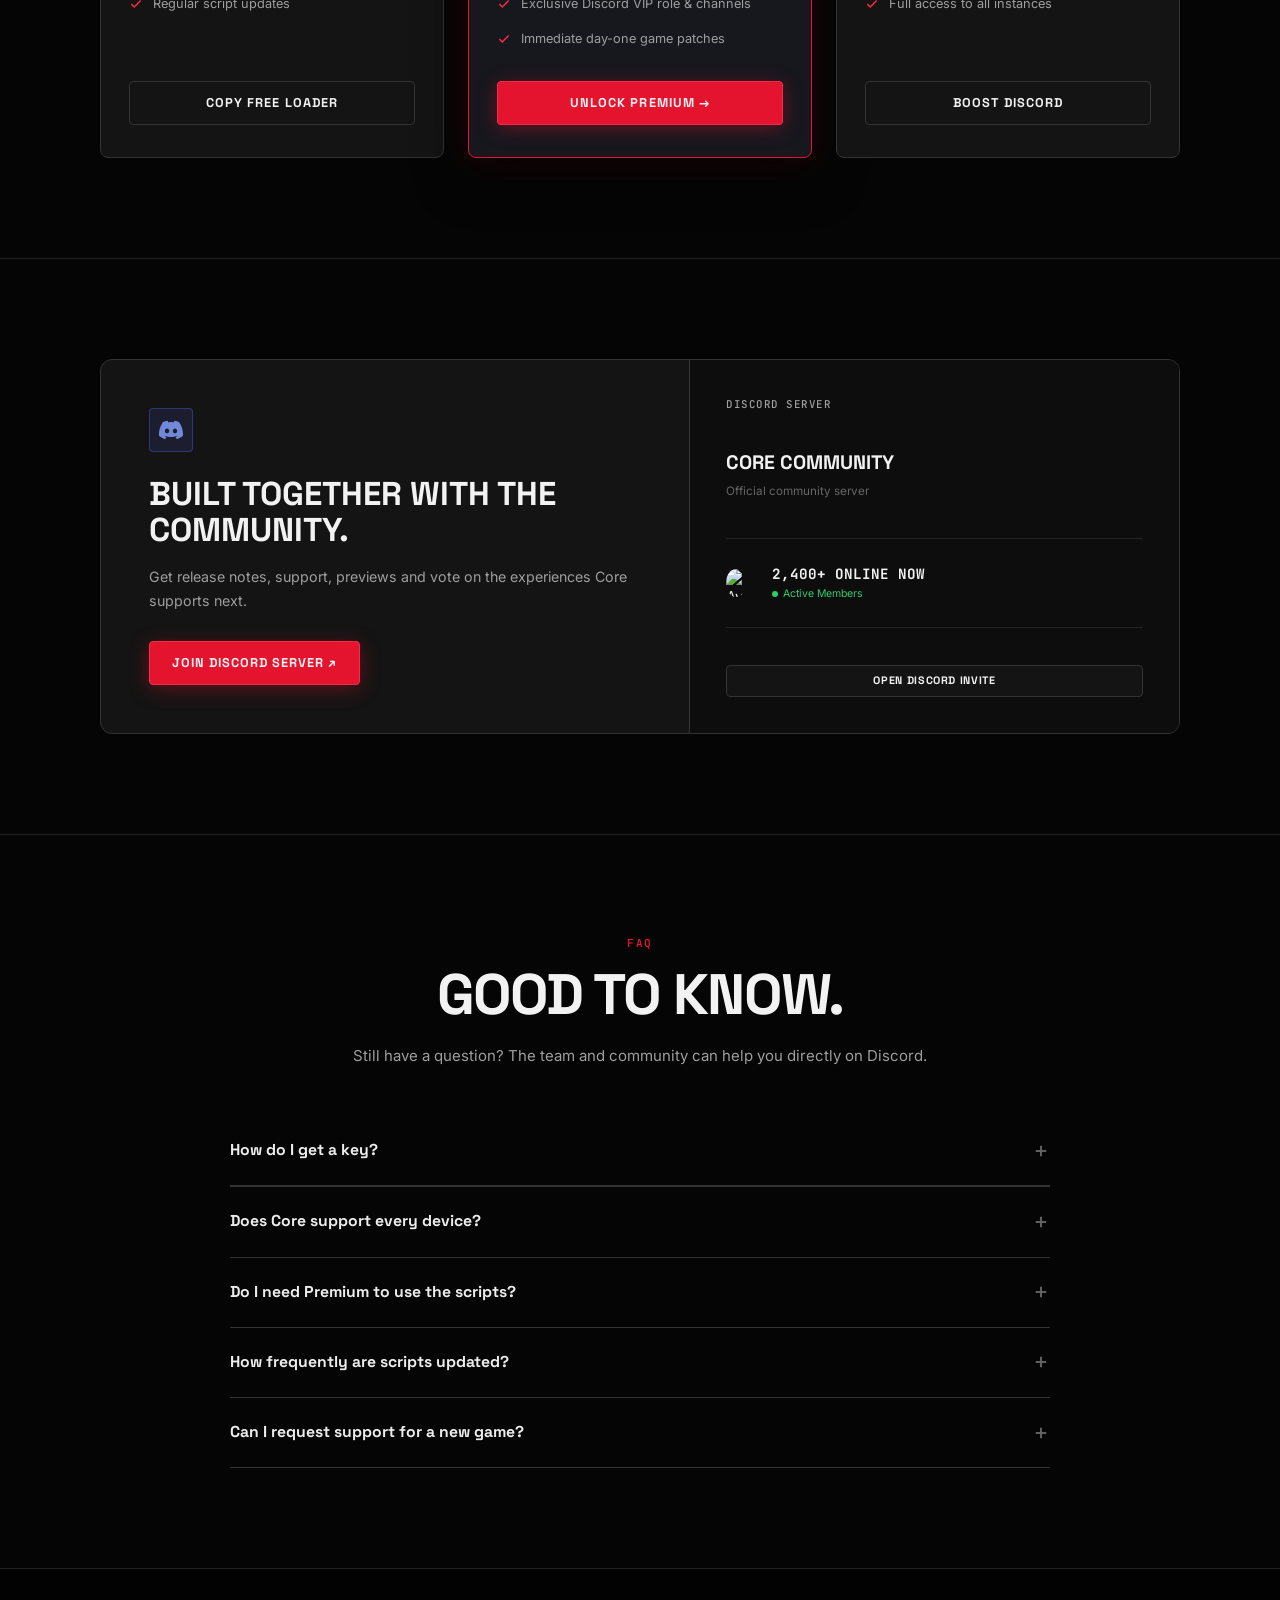
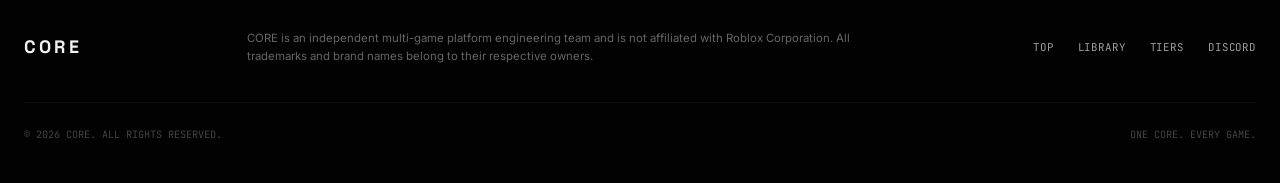
==== commit cf649088: "Update index.html" ====
--- a/Website/index.html
+++ b/Website/index.html
@@ -11,7 +11,7 @@
   <meta property="og:title" content="CORE // One Core. Every Game.">
   <meta property="og:description" content="CORE is a polished Roblox script hub with broad game support and a simple setup.">
   <meta property="og:type" content="website">
-  <meta property="og:url" content="https://getcore.gg">
+  <meta property="og:url" content="https://getcore.lol">
 
   <!-- Typography: Space Grotesk (Display), Inter (Body), JetBrains Mono (Technical) -->
   <link rel="preconnect" href="https://fonts.googleapis.com">
@@ -143,7 +143,7 @@
             <div class="command-row">
               <span class="command-prompt">&gt;</span>
               <code class="command-code" id="terminalCommandCode">
-                <span class="kw">loadstring</span>(game:<span class="fn">HttpGet</span>(<span class="str">"https://getcore.gg/loader.lua"</span>))()
+                <span class="kw">loadstring</span>(game:<span class="fn">HttpGet</span>(<span class="str">"https://getcore.lol/loader.lua"</span>))()
               </code>
               <button class="copy-btn" id="terminalCopyBtn" type="button">
                 [ COPY ]
@@ -429,7 +429,7 @@
                         </div>
                       </div>
                       <a class="btn btn-primary sim-tier-cta" id="simTierCta" href="usd.html">
-                        Get Premium &bull; https://getcore.gg
+                        Get Premium &bull; https://getcore.lol
                       </a>
                     </div>
                   </div>
@@ -577,9 +577,9 @@
                         <div class="sim-card">
                           <div class="sim-card-text">
                             <span class="sim-card-title">Auto-Strat Loader</span>
-                            <span class="sim-card-desc">https://getcore.gg/loader.lua</span>
-                          </div>
-                          <button class="btn btn-secondary btn-sm" type="button" onclick="navigator.clipboard.writeText('loadstring(game:HttpGet(\'https://getcore.gg/loader.lua\'))()')">
+                            <span class="sim-card-desc">https://getcore.lol/loader.lua</span>
+                          </div>
+                          <button class="btn btn-secondary btn-sm" type="button" onclick="navigator.clipboard.writeText('loadstring(game:HttpGet(\'https://getcore.lol/loader.lua\'))()')">
                             COPY SPEC
                           </button>
                         </div>
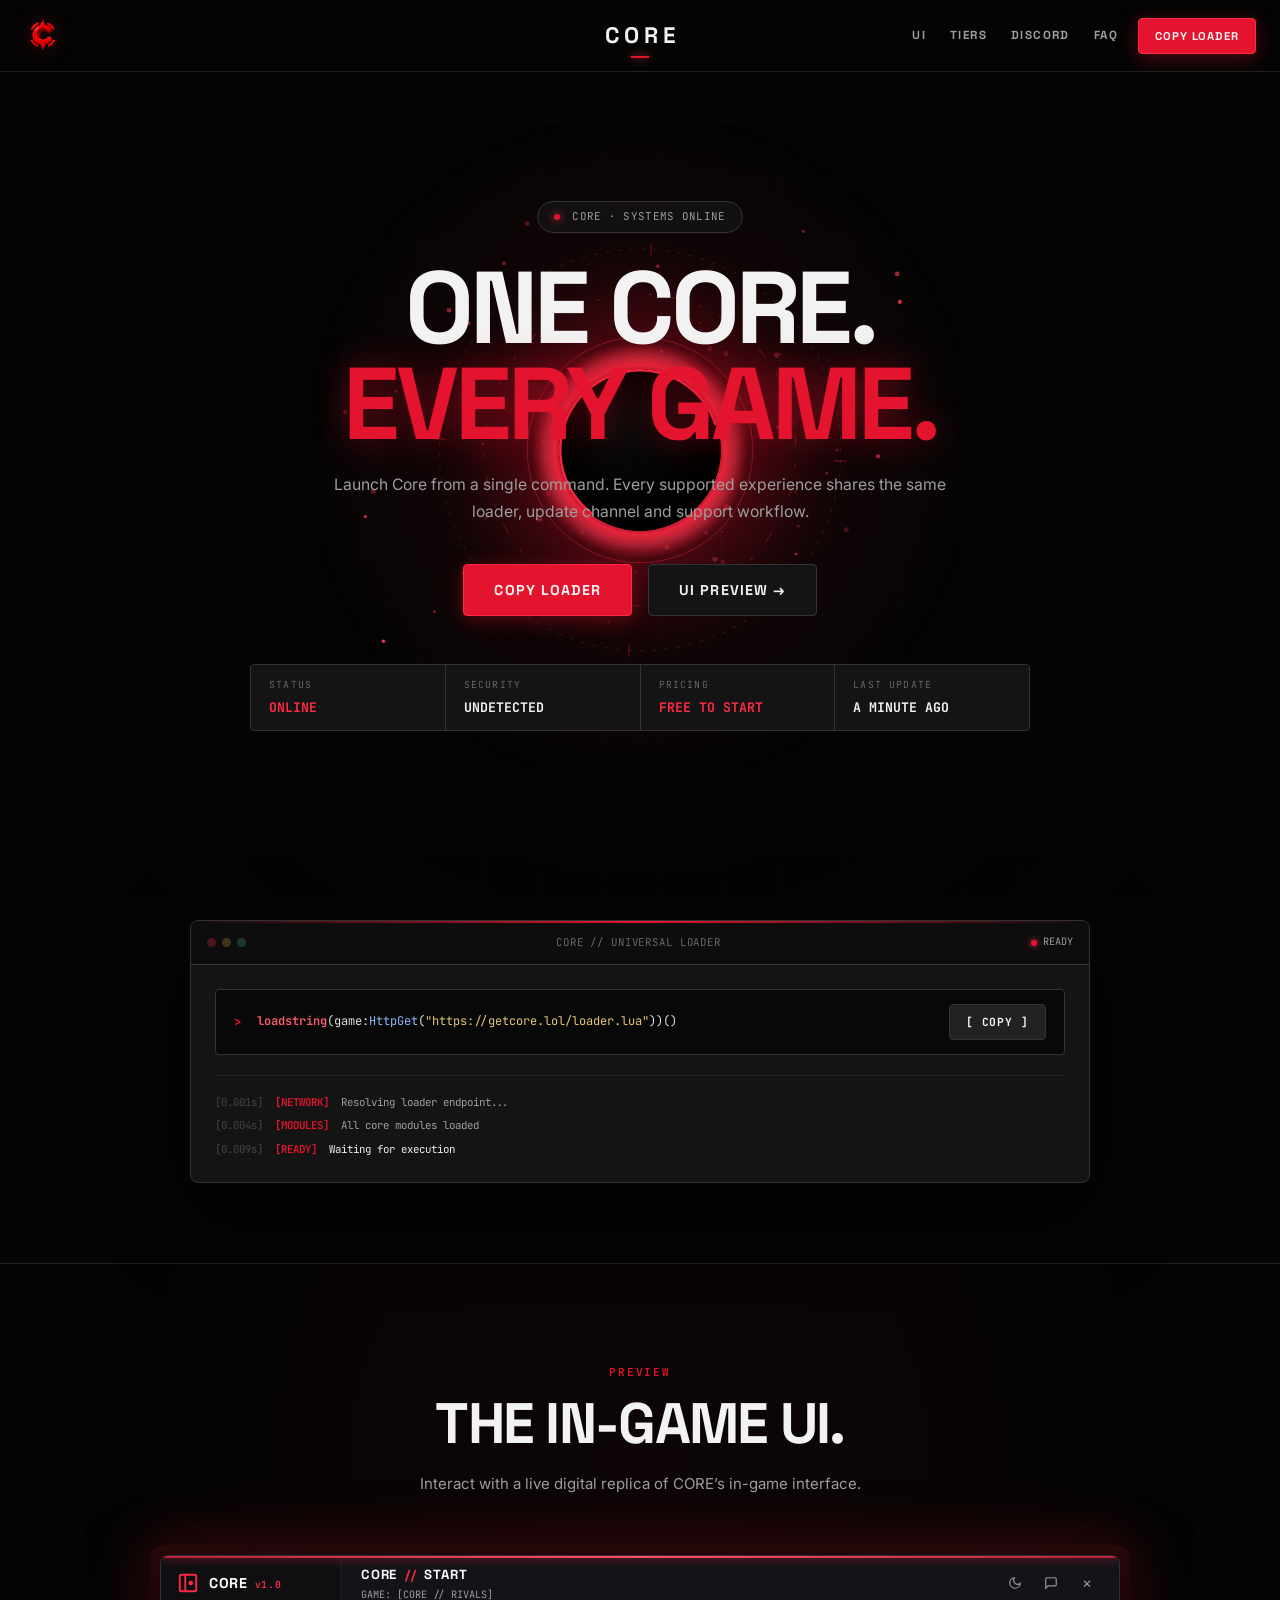
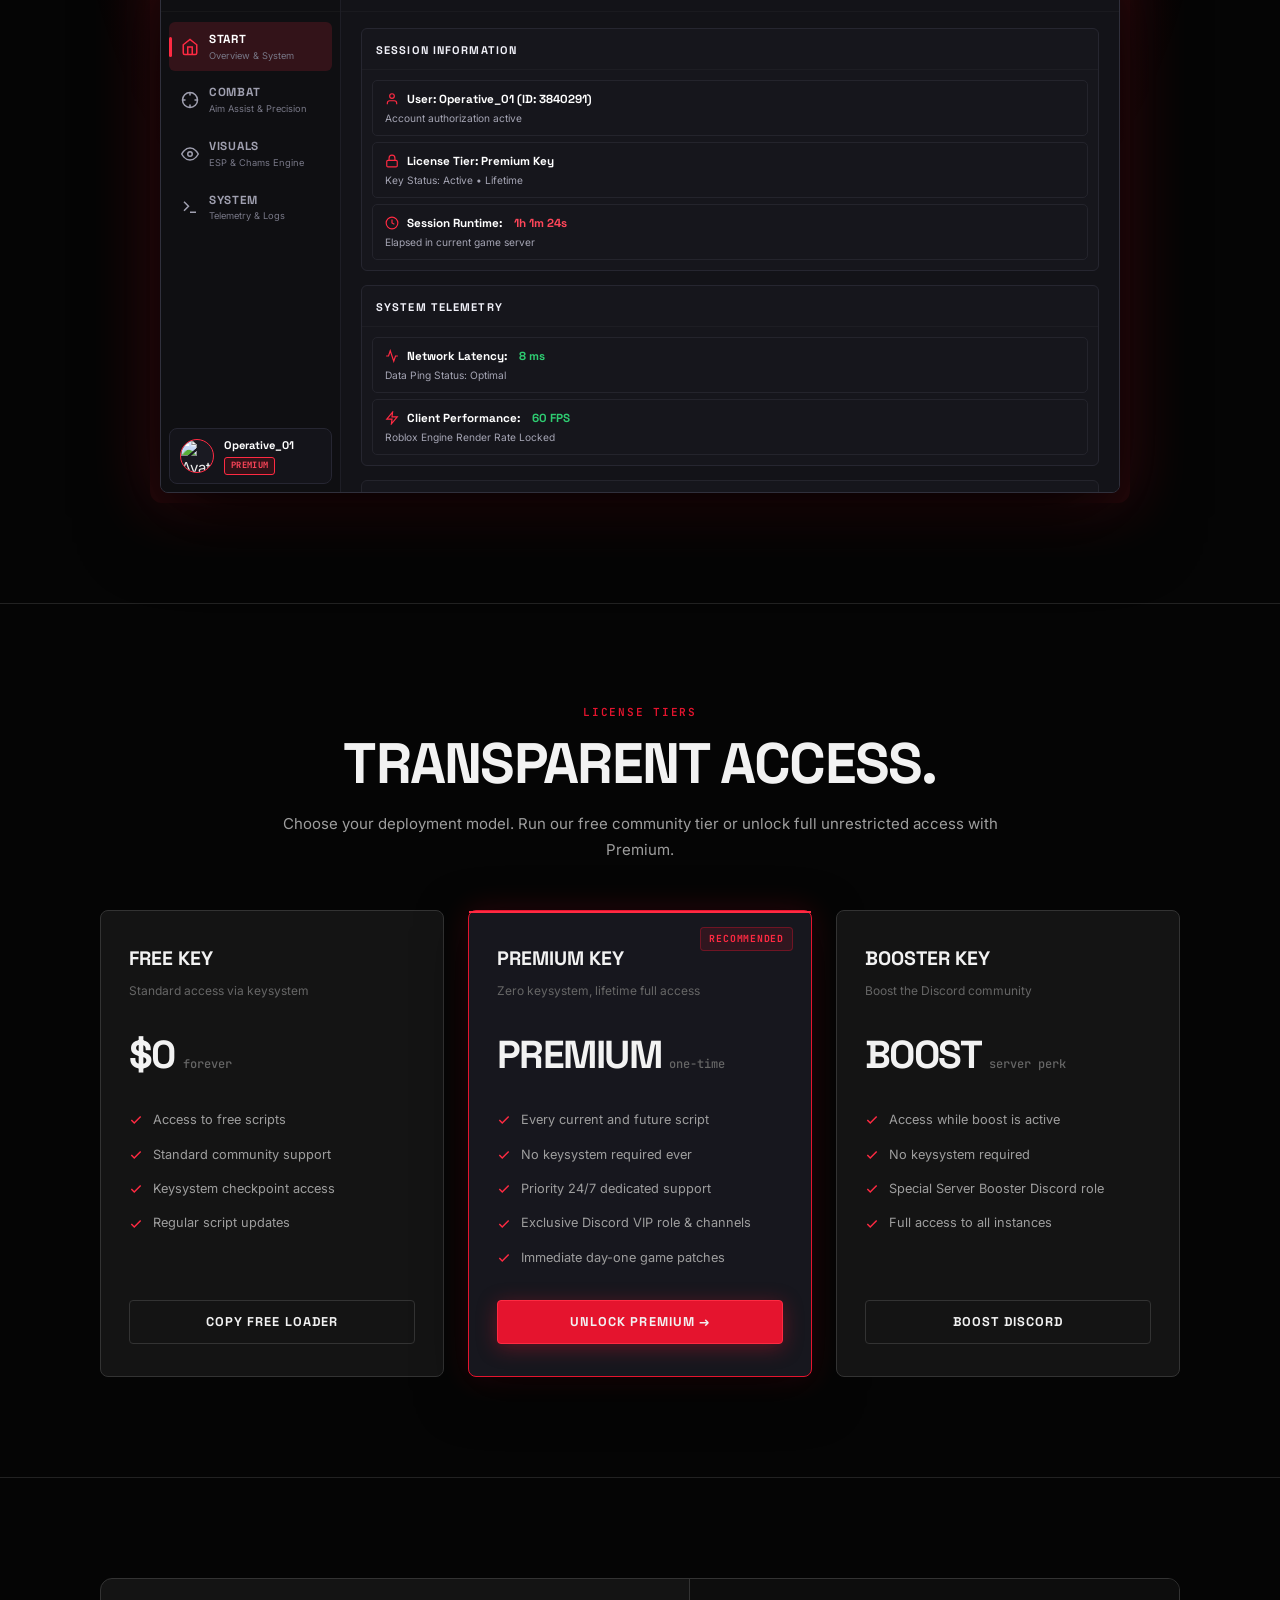
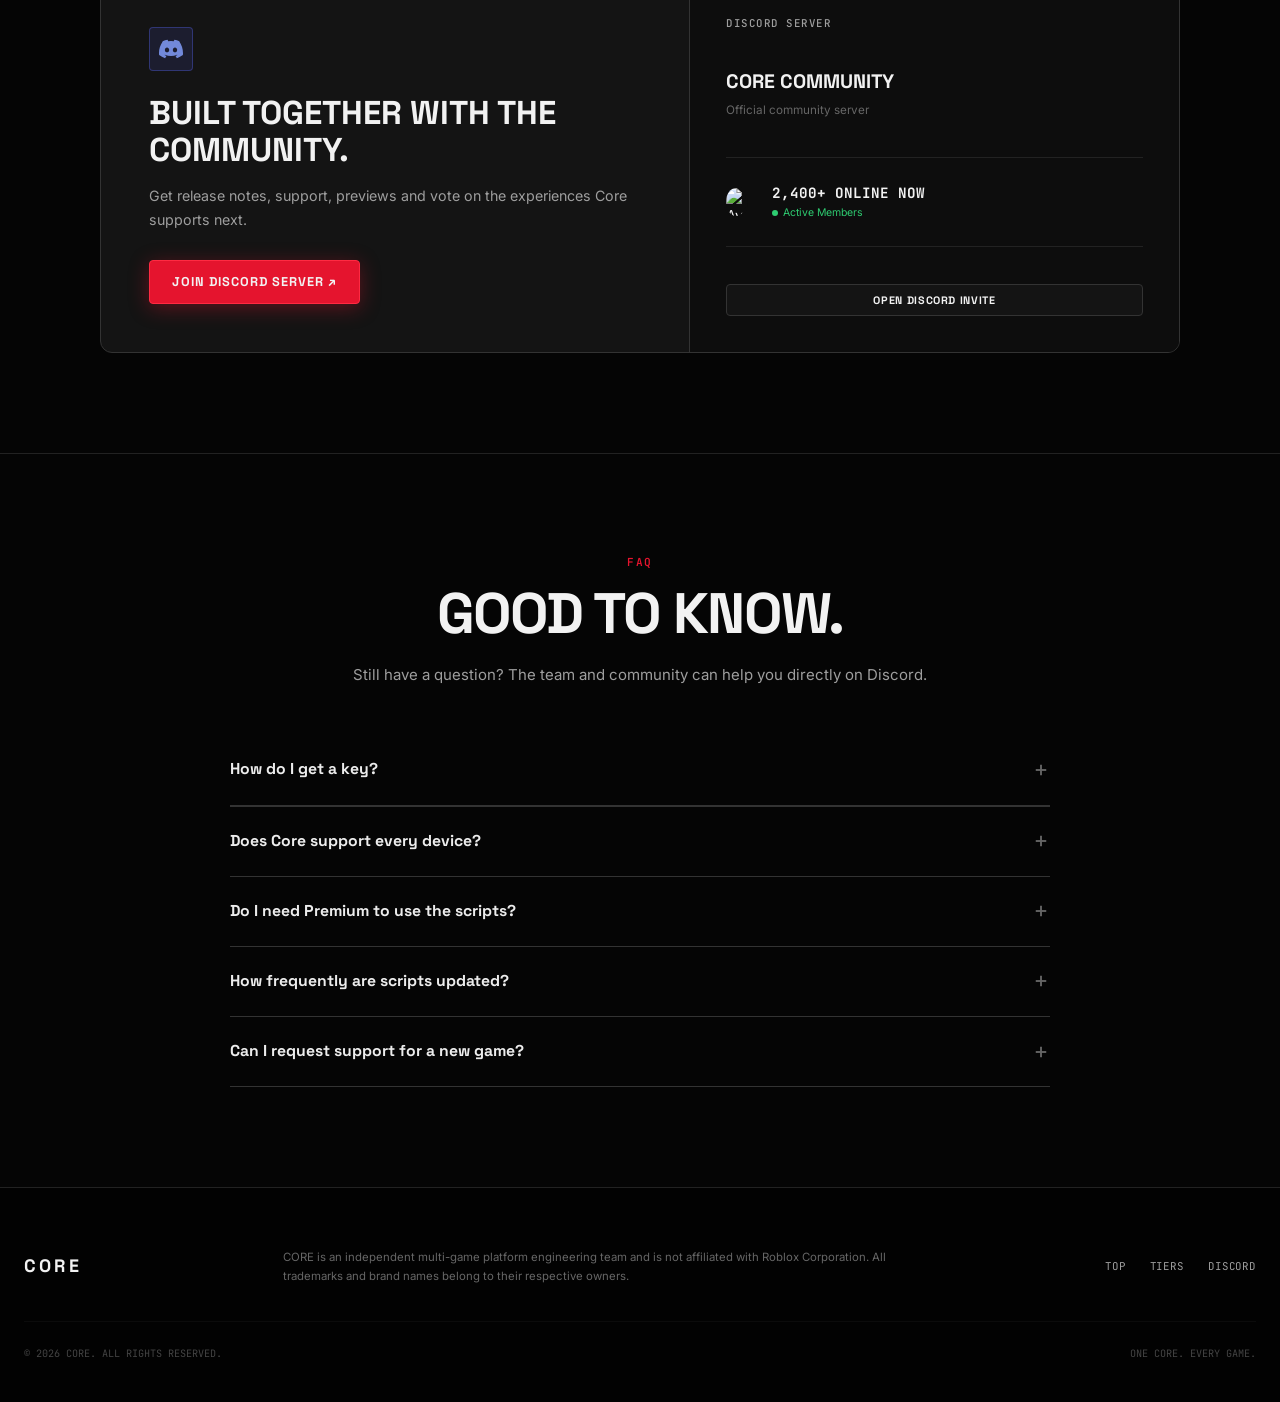
==== commit 3751ca14: "Update index.html" ====
--- a/Website/index.html
+++ b/Website/index.html
@@ -41,7 +41,6 @@
       <!-- Right: Navigation Links & Primary Action -->
       <div class="nav-actions">
         <nav class="nav-links" id="navLinks" aria-label="Primary navigation">
-          <a class="nav-link" href="#library">GAMES</a>
           <a class="nav-link" href="#simulator">UI</a>
           <a class="nav-link" href="#tiers">TIERS</a>
           <a class="nav-link" href="https://discord.gg/getcore" target="_blank" rel="noopener">DISCORD</a>
@@ -94,10 +93,7 @@
           <button class="btn btn-primary btn-lg" id="heroInitBtn" type="button">
             COPY LOADER
           </button>
-          <a class="btn btn-secondary btn-lg" href="#library">
-            EXPLORE LIBRARY &darr;
-          </a>
-          <a class="btn btn-ghost btn-lg" href="#simulator">
+          <a class="btn btn-secondary btn-lg" href="#simulator">
             UI PREVIEW &rarr;
           </a>
         </div>
@@ -109,8 +105,8 @@
             <span class="cell-val crimson">ONLINE</span>
           </div>
           <div class="telemetry-cell">
-            <span class="cell-title">SUPPORTED INSTANCES</span>
-            <span class="cell-val">20+ EXPERIENCES</span>
+            <span class="cell-title">SECURITY</span>
+            <span class="cell-val">UNDETECTED</span>
           </div>
           <div class="telemetry-cell">
             <span class="cell-title">PRICING</span>
@@ -158,7 +154,7 @@
               <div class="log-entry">
                 <span class="log-stamp">[0.004s]</span>
                 <span class="log-tag">[MODULES]</span>
-                <span class="log-msg">20 supported experiences available</span>
+                <span class="log-msg">All core modules loaded</span>
               </div>
               <div class="log-entry success">
                 <span class="log-stamp">[0.009s]</span>
@@ -167,44 +163,6 @@
               </div>
             </div>
           </div>
-        </div>
-      </div>
-    </section>
-
-    <!-- ========================================================================
-         SUPPORTED INSTANCES / GAME LIBRARY GRID
-         ======================================================================== -->
-    <section class="library-section" id="library">
-      <div class="container">
-        <div class="section-header">
-          <span class="section-kicker">GAME LIBRARY</span>
-          <h2 class="section-title">Made for the games you actually play.</h2>
-          <p class="section-desc">
-            From competitive shooters to simulators, Core's library keeps expanding. Each experience gets tools designed around its own gameplay.
-          </p>
-        </div>
-
-        <!-- Library Filter & Search Controls -->
-        <div class="library-controls">
-          <div class="filter-group">
-            <button class="filter-btn active" type="button" data-filter="all">ALL INSTANCES</button>
-            <button class="filter-btn" type="button" data-filter="competitive">COMPETITIVE</button>
-            <button class="filter-btn" type="button" data-filter="survival">SURVIVAL</button>
-            <button class="filter-btn" type="button" data-filter="strategy">STRATEGY</button>
-            <button class="filter-btn" type="button" data-filter="simulator">SIMULATORS</button>
-          </div>
-          <div class="search-box">
-            <svg class="search-icon" viewBox="0 0 24 24" fill="none" stroke="currentColor" stroke-width="2">
-              <circle cx="11" cy="11" r="8"/>
-              <line x1="21" y1="21" x2="16.65" y2="16.65"/>
-            </svg>
-            <input class="search-input" id="librarySearch" type="text" placeholder="Search game or category..." aria-label="Search games">
-          </div>
-        </div>
-
-        <!-- Dynamic Game Grid (Rendered via core.js) -->
-        <div class="library-grid" id="libraryGrid">
-          <!-- Populated by JavaScript with strict CORE // [GAME] naming format -->
         </div>
       </div>
     </section>
@@ -863,7 +821,6 @@
         </p>
         <div class="footer-links">
           <a class="footer-link" href="#top">TOP</a>
-          <a class="footer-link" href="#library">LIBRARY</a>
           <a class="footer-link" href="#tiers">TIERS</a>
           <a class="footer-link" href="https://discord.gg/getcore" target="_blank" rel="noopener">DISCORD</a>
         </div>
